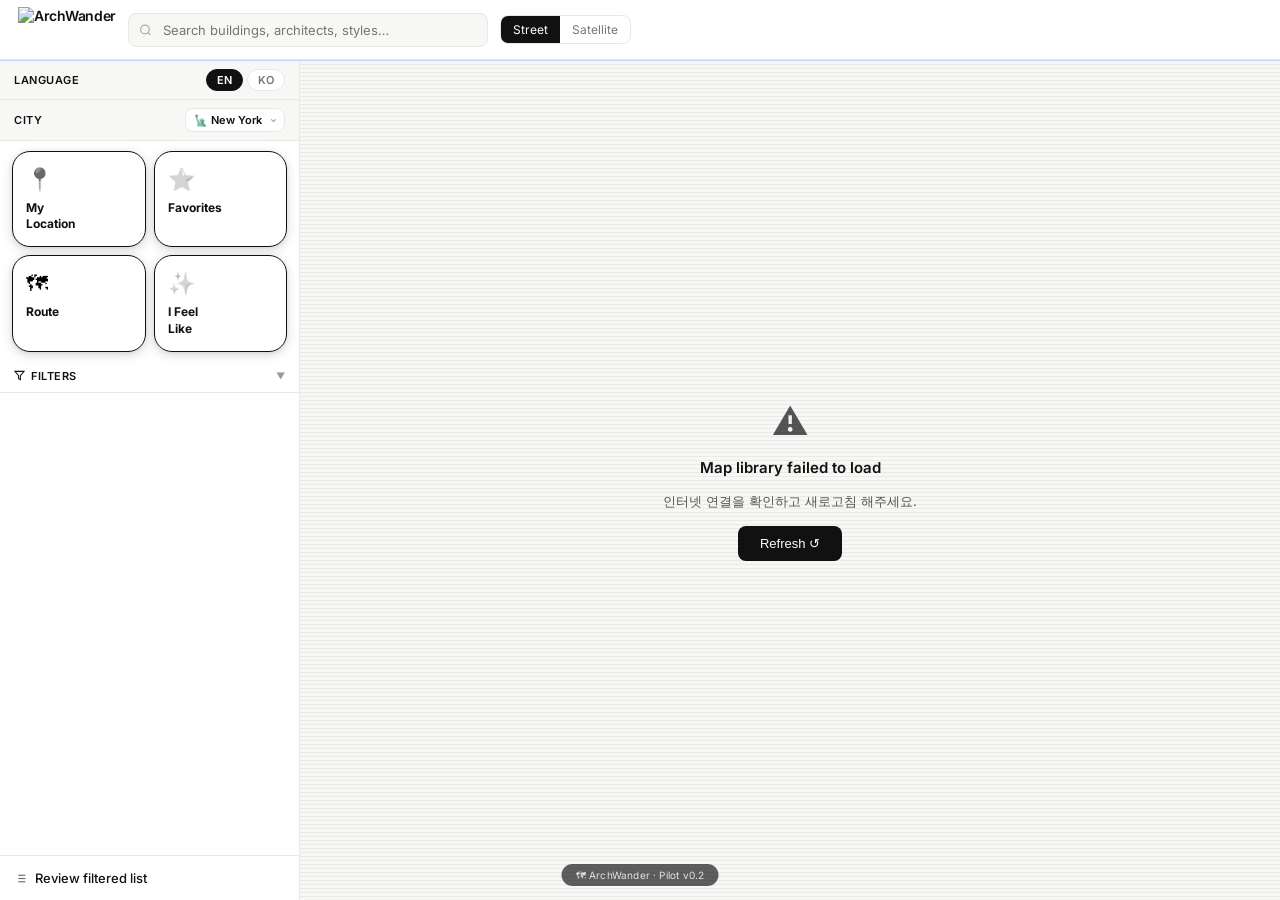
==== index.html @ ac268af9 "fix: mini popup photo — use photoUrl() for correct Wikimedia URL rewrite (v20260421h)" ====
<!DOCTYPE html>
<html lang="en" style="color-scheme:only light">
<head>
  <meta charset="UTF-8">
  <meta name="viewport" content="width=device-width, initial-scale=1.0, user-scalable=no, viewport-fit=cover">
  <title>ArchWander</title>
  <link rel="icon" type="image/png" href="img/Logo_favicon.png">
  <!-- PWA manifest — enables "Add to Home Screen" for background audio on iOS/Android -->
  <link rel="manifest" href="manifest.json">
  <meta name="mobile-web-app-capable" content="yes">
  <meta name="apple-mobile-web-app-capable" content="yes">
  <meta name="apple-mobile-web-app-status-bar-style" content="black-translucent">
  <meta name="apple-mobile-web-app-title" content="ArchWander">
  <link rel="apple-touch-icon" href="img/logo_large.png">
  <meta name="theme-color" content="#111111">
  <meta name="color-scheme" content="only light">
  <!-- ── Inline light-mode lock — runs before ANY external CSS loads ── -->
  <!-- CSS custom properties don't support !important; this inline style   -->
  <!-- has inline-style specificity and fires before external sheets load, -->
  <!-- blocking Chrome/Safari forced-dark at the earliest possible point.  -->
  <style>
    /* Inline: runs before external CSS — Chrome/Safari forced dark opt-out.
       color-scheme:only light tells the browser this page is light-only.
       DO NOT set color:#111 globally here — dark landing screens have white
       text that would become invisible against their dark backgrounds.      */
    :root, html { color-scheme: only light !important; }
  </style>
  <!-- JS backup: sets color-scheme on <html> inline before DOMContentLoaded -->
  <script>
    (function(){
      try {
        var h = document.documentElement;
        // Declare light-only at the inline-style level (highest specificity)
        h.style.setProperty('color-scheme', 'only light');
        // Only block filter-based inversions — do NOT force text color globally
        // because dark-background screens (landing, IFL) need white text.
        if (window.matchMedia && window.matchMedia('(prefers-color-scheme:dark)').matches) {
          h.style.setProperty('filter', 'none');
          h.style.setProperty('-webkit-filter', 'none');
        }
      } catch(e) {}
    })();
  </script>
  <link rel="preconnect" href="https://fonts.googleapis.com">
  <link rel="preconnect" href="https://fonts.gstatic.com" crossorigin>
  <link href="https://fonts.googleapis.com/css2?family=Inter:wght@300;400;500;600;700&family=Press+Start+2P&display=swap" rel="stylesheet">
  <link rel="stylesheet" href="https://cdn.jsdelivr.net/npm/leaflet@1.9.4/dist/leaflet.css"/>
  <link rel="stylesheet" href="https://cdn.jsdelivr.net/npm/leaflet.markercluster@1.5.3/dist/MarkerCluster.css"/>
  <script src="https://cdn.jsdelivr.net/npm/@supabase/supabase-js@2/dist/umd/supabase.min.js"></script>
  <script src="https://cdn.jsdelivr.net/npm/leaflet@1.9.4/dist/leaflet.js"></script>
  <script src="https://cdn.jsdelivr.net/npm/leaflet.markercluster@1.5.3/dist/leaflet.markercluster.js"></script>
  <link rel="stylesheet" href="css/styles.css?v=20260421h">
</head>
<body>

<!-- ── SPLASH SCREEN (mobile first visit) ──────────────── -->
<div id="landing-splash" style="display:none">
  <img src="img/logo_large.png" alt="ArchWander" class="splash-logo-img">
  <div class="splash-wordmark">ArchWander</div>
  <div class="splash-tagline">city as a gallery</div>
</div>

<!-- ── LANDING SCREEN (4-button mode picker) ───────────── -->
<div id="landing-screen" style="display:none">
  <div class="landing-hdr">
    <div class="landing-hdr-logo">
      <img src="img/Logo_small.png" alt="ArchWander" style="height:26px">
    </div>
    <div class="landing-hdr-city" id="landing-hdr-city"></div>
  </div>
  <div class="landing-grid">
    <button class="landing-btn landing-btn-city" onclick="landingGoCity()">
      <span class="landing-btn-icon">📍</span>
      <span class="landing-btn-title">City &amp; My<br>Location</span>
      <span class="landing-btn-sub">도시 · 내 위치 설정</span>
    </button>
    <button class="landing-btn landing-btn-ifl" onclick="landingGoIfl()">
      <span class="landing-btn-icon">✨</span>
      <span class="landing-btn-title">I Feel<br>Like…</span>
      <span class="landing-btn-sub">테마로 탐색</span>
    </button>
    <button class="landing-btn landing-btn-rec" onclick="landingGoRec()">
      <span class="landing-coming-soon">Coming soon</span>
      <span class="landing-btn-icon">🗺</span>
      <span class="landing-btn-title">Archwander<br>Picks</span>
      <span class="landing-btn-sub">큐레이션 코스</span>
    </button>
    <button class="landing-btn landing-btn-my" onclick="landingGoMyPage()">
      <span class="landing-btn-icon">⚙️</span>
      <span class="landing-btn-title">My Page</span>
      <span class="landing-btn-sub">즐겨찾기 · 고급 설정</span>
    </button>
  </div>
</div>

<!-- ── IFL THEME SELECT SCREEN ──────────────────────────── -->
<div id="ifl-select-screen" style="display:none">
  <div class="ifl-sel-hdr">
    <button class="ifl-sel-back" onclick="iflSelBack()">
      <svg width="16" height="16" viewBox="0 0 24 24" fill="none" stroke="currentColor" stroke-width="2.5"><path d="M19 12H5M12 19l-7-7 7-7"/></svg>
    </button>
    <span class="ifl-sel-title">I Feel Like…</span>
  </div>
  <div class="ifl-sel-subtitle">어떤 건축을 탐험하고 싶나요?</div>
  <div class="ifl-sel-body" id="ifl-sel-body"></div>
  <div class="ifl-sel-footer">
    <button class="ifl-sel-go" id="ifl-sel-go" onclick="iflSelConfirm()">View all →</button>
  </div>
</div>

<!-- ── CITY & LOCATION POPUP (bottom sheet) ─────────────── -->
<div id="city-loc-popup" style="display:none">
  <div class="clp-inner">
    <div class="clp-top-bar"><span class="clp-handle"></span></div>
    <button class="clp-close-btn" onclick="_closeCityLocPopup()">✕</button>

    <div class="clp-sect-label">Select City</div>
    <div class="clp-city-grid" id="clp-city-grid"></div>

    <div class="clp-sect-label">My Location</div>
    <div class="clp-loc-row">
      <button class="clp-loc-btn" id="clp-gps-btn" onclick="_clpUseGPS()">
        <span class="clp-loc-icon">📡</span>
        <span class="clp-loc-text">GPS 자동 감지</span>
        <span class="clp-loc-sub">Auto locate</span>
      </button>
      <button class="clp-loc-btn" id="clp-pin-btn" onclick="_clpDropPin()">
        <span class="clp-loc-icon">📌</span>
        <span class="clp-loc-text">직접 핀 설정</span>
        <span class="clp-loc-sub">Place on map</span>
      </button>
    </div>

    <button class="clp-go" id="clp-go-btn" onclick="_clpConfirm()">탐색 시작 →</button>
  </div>
</div>

<!-- ── ADMIN PANEL ─────────────────────────────────────── -->
<div class="admin-panel" id="admin-panel">
  <div class="admin-hdr">
    <div class="admin-hdr-title">🏛 Location Admin</div>
    <div class="admin-hdr-actions">
      <span class="admin-hdr-count" id="admin-count"></span>
      <button class="adm-hbtn adm-hbtn-add" onclick="openAddForm()">+ Add Location</button>
      <button class="adm-hbtn adm-hbtn-export" onclick="exportDataJS()">⬇ Export data.js</button>
      <button class="adm-hbtn" onclick="closeAdmin()">✕ Close</button>
    </div>
  </div>
  <div class="admin-body">
    <!-- Filter bar -->
    <div class="adm-filter-bar" id="adm-filter-bar">
      <input type="search" id="adm-q" placeholder="Search name / architect…"
             oninput="admSetFilter('query', this.value)">
      <div class="adm-filter-sep"></div>
      <span class="adm-filter-label">City</span>
      <select class="adm-filter-select" id="adm-f-city" onchange="admSetFilter('city', this.value)">
        <option value="All">All Cities</option>
      </select>
      <span class="adm-filter-label">Category</span>
      <select class="adm-filter-select" id="adm-f-cat" onchange="admSetFilter('cat', this.value)">
        <option value="All">All Categories</option>
        <option>Skyscrapers</option>
        <option>Historic</option>
        <option>Infrastructure</option>
        <option>Cultural</option>
        <option>Parks</option>
        <option>Religious</option>
        <option>Academic / Institution</option>
        <option>Residential</option>
        <option>Landmarks</option>
        <option>Public</option>
        <option>Retail</option>
      </select>
      <span class="adm-filter-label">Access</span>
      <select class="adm-filter-select" id="adm-f-access" onchange="admSetFilter('access', this.value)">
        <option value="All">All Access</option>
        <option>Open to Public</option>
        <option>Paid Ticket</option>
        <option>Private</option>
      </select>
      <div class="adm-filter-sep"></div>
      <button class="adm-filter-reset" id="adm-filter-reset-btn" onclick="admResetFilters()" style="display:none">✕ Reset</button>
    </div>
    <table class="admin-table">
      <thead>
        <tr>
          <th style="width:36px">#</th>
          <th class="sortable" onclick="admSetSort('name')">Name <span class="adm-sort-icon" id="adm-si-name">↕</span></th>
          <th>Architect</th>
          <th class="sortable" style="width:60px" onclick="admSetSort('yr')">Year <span class="adm-sort-icon" id="adm-si-yr">↕</span></th>
          <th>Category</th>
          <th>Access</th>
          <th class="sortable" onclick="admSetSort('city')">City <span class="adm-sort-icon" id="adm-si-city">↕</span></th>
          <th style="width:110px">Actions</th>
        </tr>
      </thead>
      <tbody id="admin-tbody"></tbody>
    </table>
  </div>
</div>

<!-- Admin add/edit modal -->
<div class="adm-modal-bg" id="adm-modal">
  <div class="adm-modal">
    <div class="adm-modal-hdr">
      <span id="adm-form-title">Add Location</span>
      <button onclick="closeAdmModal()">×</button>
    </div>
    <div class="adm-form-body" id="adm-form">

      <div class="af-section">Basic Info</div>
      <div class="af-grid">
        <div class="af-field af-wide"><label>Name *</label><input id="af-name" type="text" placeholder="e.g. Empire State Building"></div>
        <div class="af-field"><label>Architect *</label><input id="af-arch" type="text" placeholder="e.g. Shreve, Lamb & Harmon"></div>
        <div class="af-field"><label>Year Completed</label><input id="af-yr" type="number" placeholder="e.g. 1931"></div>
        <div class="af-field">
          <label>Category</label>
          <select id="af-cat">
            <option>Skyscrapers</option>
            <option>Historic</option>
            <option>Infrastructure</option>
            <option>Cultural</option>
            <option>Parks</option>
            <option>Religious</option>
            <option>Academic / Institution</option>
            <option>Residential</option>
            <option>Landmarks</option>
            <option>Public</option>
            <option>Retail</option>
          </select>
        </div>
        <div class="af-field">
          <label>Access</label>
          <select id="af-access">
            <option>Open to Public</option><option>Paid Ticket</option><option>Private</option>
          </select>
        </div>
        <div class="af-field">
          <label>City</label>
          <select id="af-city">
            <option value="new-york">🗽 New York</option>
            <option value="seoul">🏙️ Seoul</option>
            <option value="london">🎡 London</option>
            <option value="tokyo">🗼 Tokyo</option>
          </select>
        </div>
        <div class="af-field"><label>Architectural Style</label><input id="af-style" type="text" placeholder="e.g. Art Deco"></div>
        <div class="af-field"><label>Style Group (for filter)</label><input id="af-styleGroup" type="text" placeholder="e.g. Art Deco"></div>
        <div class="af-field">
          <label>Era</label>
          <select id="af-era">
            <option>Pre-1900</option><option>Pre-1930</option>
            <option>1930–1969</option><option>1970–1999</option><option>2000–Present</option>
          </select>
        </div>
      </div>

      <div class="af-section">Location</div>
      <div class="af-grid">
        <div class="af-field"><label>Latitude *</label><input id="af-lat" type="number" step="0.00001" placeholder="e.g. 40.74844"></div>
        <div class="af-field"><label>Longitude *</label><input id="af-lng" type="number" step="0.00001" placeholder="e.g. -73.98566"></div>
        <div class="af-field af-wide"><label>Street Address</label><input id="af-addr" type="text" placeholder="e.g. 350 5th Ave, New York, NY 10118"></div>
        <div class="af-field af-wide"><label>Neighborhood</label><input id="af-hood" type="text" placeholder="e.g. Midtown Manhattan"></div>
      </div>

      <div class="af-section">Description</div>
      <div class="af-grid">
        <div class="af-field af-wide"><label>Description</label><textarea id="af-desc" rows="4" placeholder="Describe the architectural significance…"></textarea></div>
      </div>

      <div class="af-section">Visit Info</div>
      <div class="af-grid">
        <div class="af-field af-wide"><label>Opening Hours</label><input id="af-hours" type="text" placeholder="e.g. Daily 10:00 AM – 8:00 PM"></div>
        <div class="af-field af-wide"><label>Admission</label><input id="af-admission" type="text" placeholder="e.g. Adults: $30 · Under 12: Free"></div>
        <div class="af-field af-wide"><label>Official Website</label><input id="af-web" type="url" placeholder="https://"></div>
        <div class="af-check-row af-wide">
          <input id="af-tourOk" type="checkbox">
          <label for="af-tourOk">Guided tours available</label>
        </div>
        <div class="af-field af-wide"><label>Tour Info</label><input id="af-tourInfo" type="text" placeholder="Tour details…"></div>
      </div>

      <div class="af-section">Links & Tags</div>
      <div class="af-grid">
        <div class="af-field"><label>Google Maps URL</label><input id="af-gmaps" type="url" placeholder="https://maps.google.com/?q=…"></div>
        <div class="af-field"><label>Wikipedia URL</label><input id="af-wiki" type="url" placeholder="https://en.wikipedia.org/…"></div>
        <div class="af-field"><label>ArchDaily URL</label><input id="af-archdaily" type="url" placeholder="https://www.archdaily.com/…"></div>
        <div class="af-field"><label>Tags (comma-separated)</label><input id="af-tags" type="text" placeholder="Art Deco, Free Entry, Midtown"></div>
        <div class="af-field af-wide"><label>Photo URLs (one per line)</label><textarea id="af-photos" rows="3" placeholder="https://upload.wikimedia.org/…"></textarea></div>
      </div>

    </div>
    <div class="adm-modal-footer">
      <button class="adm-reset-btn" id="adm-reset-storage" onclick="confirmResetStorage()" style="display:none">↺ Reset All to Defaults</button>
      <button class="adm-cancel" onclick="closeAdmModal()">Cancel</button>
      <button class="adm-save" onclick="saveAdmForm()">Save Location</button>
    </div>
  </div>
</div>

<header>
  <!-- Desktop: single row via display:contents -->
  <!-- Mobile: CSS Grid 2-row layout, logo spans both rows -->
  <div class="logo" id="header-logo" onclick="location.reload()" style="cursor:pointer" title="Refresh">
    <img src="img/Logo_small.png" alt="ArchWander" class="logo-img">
  </div>
  <div class="header-row1">
    <button id="menu-btn" onclick="toggleMobileActions()">&#9776;</button>
    <!-- ✦ button: opens landing screen with 4-button menu (mobile only) -->
    <button id="header-star-btn" onclick="goHome()" title="Menu">✦</button>
    <div class="search-wrap">
      <svg class="search-icon" width="13" height="13" viewBox="0 0 24 24" fill="none" stroke="#aaa" stroke-width="2.2">
        <circle cx="11" cy="11" r="8"/><path d="m21 21-4.35-4.35"/>
      </svg>
      <input type="text" id="search" placeholder="Search buildings, architects, styles…">
    </div>
    <div class="map-toggle">
      <button class="active" id="btn-street" onclick="setMapType('street')">Street</button>
      <button id="btn-sat" onclick="setMapType('satellite')">Satellite</button>
    </div>
  </div>
  <div class="header-row2">
    <button id="near-me-btn" onclick="toggleNearMe()" title="Find architecture near a location">
      <svg width="15" height="15" viewBox="0 0 24 24" fill="none" stroke="currentColor" stroke-width="2.2" style="flex-shrink:0"><circle cx="12" cy="12" r="8"/><circle cx="12" cy="12" r="3"/><path d="M12 2v4M12 18v4M2 12h4M18 12h4"/></svg>
      <span class="near-text">My Location</span>
    </button>
    <button id="fav-btn" onclick="toggleFavFilter()" title="Show favorites & visited">
      <span style="font-size:14px;line-height:1;flex-shrink:0">&#9734;</span>
      <span class="fav-text">Favorites</span>
    </button>
    <button id="route-btn" onclick="openRoutePanel()" title="Plan a walking route">
      <svg width="15" height="15" viewBox="0 0 24 24" fill="none" stroke="currentColor" stroke-width="2.2" style="flex-shrink:0"><path d="M3 17l6-6 4 4 8-8"/><path d="M17 7h4v4"/></svg>
      <span class="route-text">Route</span>
    </button>
    <select id="city-select-mobile" onchange="selectCity(this.value)">
      <option value="nyc">🗽 New York</option>
      <option value="sel">🏙️ Seoul</option>
      <option value="lon">🎡 London</option>
      <option value="tky">🗼 Tokyo</option>
    </select>
    <div id="lang-overlay" class="lang-overlay" onclick="closeLangMenu()"></div>
    <div class="lang-dropdown" id="lang-dropdown">
      <button id="lang-btn" onclick="toggleLangMenu()" title="Language / 언어">
        <svg width="13" height="13" viewBox="0 0 24 24" fill="none" stroke="currentColor" stroke-width="2.2" style="flex-shrink:0"><circle cx="12" cy="12" r="10"/><path d="M2 12h20M12 2a15.3 15.3 0 0 1 4 10 15.3 15.3 0 0 1-4 10 15.3 15.3 0 0 1-4-10 15.3 15.3 0 0 1 4-10z"/></svg>
        <span id="lang-current">EN</span>
        <svg width="9" height="9" viewBox="0 0 24 24" fill="none" stroke="currentColor" stroke-width="2.8" style="flex-shrink:0;opacity:0.5"><path d="m6 9 6 6 6-6"/></svg>
      </button>
      <div id="lang-menu" class="lang-menu">
        <button class="lang-opt" onclick="setLang('en')">
          <span class="lo-check" id="check-en">✓</span> English
        </button>
        <button class="lang-opt" onclick="setLang('ko')">
          <span class="lo-check" id="check-ko"></span> 한국어
        </button>
      </div>
    </div>
    <button id="refresh-btn" onclick="hardRefresh()" title="Clear cache & reload" style="background:none;border:1px solid rgba(255,255,255,0.2);color:#fff;border-radius:6px;padding:3px 6px;cursor:pointer;font-size:11px;opacity:0.5;margin-left:2px;flex-shrink:0;line-height:1" onmouseover="this.style.opacity='1'" onmouseout="this.style.opacity='0.5'">↻</button>
  </div>
</header>


<!-- Near Me bar — slides in below header when Find Near Me is active -->
<div id="walk-bar">
  <!-- Location picker -->
  <button class="walk-loc-btn" id="walk-gps-btn" onclick="locateUserGPS()" title="Use device GPS">
    <svg width="12" height="12" viewBox="0 0 24 24" fill="none" stroke="currentColor" stroke-width="2.3" style="flex-shrink:0"><circle cx="12" cy="12" r="3"/><path d="M12 2v3M12 19v3M2 12h3M19 12h3"/></svg>
    Use GPS
  </button>
  <button class="walk-loc-btn" id="walk-pin-btn" onclick="startPinDrop()" title="Click map to drop a pin">
    <svg width="12" height="12" viewBox="0 0 24 24" fill="none" stroke="currentColor" stroke-width="2.3" style="flex-shrink:0"><path d="M21 10c0 7-9 13-9 13s-9-6-9-13a9 9 0 0 1 18 0z"/><circle cx="12" cy="10" r="3"/></svg>
    Drop Pin
  </button>
  <button class="walk-loc-btn walk-route-btn" id="walk-route-btn" onclick="openRoutePanel()" title="Plan route within walk radius" style="display:none">
    <svg width="12" height="12" viewBox="0 0 24 24" fill="none" stroke="currentColor" stroke-width="2.3" style="flex-shrink:0"><path d="M3 17l6-6 4 4 8-8"/><path d="M17 7h4v4"/></svg>
    Route
  </button>
  <!-- Close -->
  <button id="walk-close-btn" onclick="_fullDeactivate()" title="Close Near Me">✕ Close</button>
</div>

<!-- Floating walk-radius card — appears after GPS/pin location is set -->
<div id="walk-radius-float">
  <span class="wrf-icon">🚶</span>
  <span id="walk-label">15 min</span>
  <input type="range" id="walk-slider" min="1" max="60" step="1" value="15">
  <span class="wrf-desc">walking radius</span>
  <button class="wrf-close" onclick="_closeWalkFloat()" title="Close">✕</button>
</div>

<!-- Fav Export/Import bar -->
<div id="fav-io-bar">
  <span class="fav-io-label" id="fav-io-label">Favorites Data</span>
  <button class="fav-io-btn" onclick="favExportJSON()">
    <svg width="12" height="12" viewBox="0 0 24 24" fill="none" stroke="currentColor" stroke-width="2.3"><path d="M21 15v4a2 2 0 0 1-2 2H5a2 2 0 0 1-2-2v-4"/><polyline points="7 10 12 15 17 10"/><line x1="12" y1="15" x2="12" y2="3"/></svg>
    <span id="fav-io-export-label">Export</span>
  </button>
  <button class="fav-io-btn" onclick="favImportJSON()">
    <svg width="12" height="12" viewBox="0 0 24 24" fill="none" stroke="currentColor" stroke-width="2.3"><path d="M21 15v4a2 2 0 0 1-2 2H5a2 2 0 0 1-2-2v-4"/><polyline points="17 8 12 3 7 8"/><line x1="12" y1="3" x2="12" y2="15"/></svg>
    <span id="fav-io-import-label">Import</span>
  </button>
  <button class="fav-io-close" onclick="closeFavIOBar()" title="Close">✕</button>
</div>

<!-- Import mode selector modal -->
<div class="fav-import-overlay" id="fav-import-overlay" onclick="if(event.target===this)closeFavImportModal()">
  <div class="fav-import-box">
    <div class="fav-import-title" id="fav-import-title">Import Favorites</div>
    <div class="fav-import-desc" id="fav-import-desc">Choose how to merge the imported data with your current favorites and visited locations.</div>
    <div class="fav-import-btns">
      <button class="fav-import-opt" onclick="favDoImport('overwrite')" id="fav-import-overwrite">Overwrite</button>
      <button class="fav-import-opt" onclick="favDoImport('append')" id="fav-import-append">Append</button>
    </div>
    <button class="fav-import-cancel" onclick="closeFavImportModal()" id="fav-import-cancel">Cancel</button>
  </div>
</div>

<!-- Hidden file input for JSON import -->
<input type="file" id="fav-import-file" accept=".json" style="display:none" onchange="_handleFavFileSelected(event)">

<!-- ── MY LOCATION POPUP (center modal, GPS or Pin) ────────── -->
<div id="my-loc-popup" style="display:none">
  <div class="mlp-box">
    <div class="mlp-title">내 위치 설정</div>
    <div class="mlp-subtitle">Select location method</div>
    <button class="mlp-btn" id="mlp-gps-btn" onclick="_mlpUseGPS()">
      <span class="mlp-btn-icon">📡</span>
      <span class="mlp-btn-text">GPS 자동 감지<span class="mlp-btn-sub">Auto locate</span></span>
    </button>
    <button class="mlp-btn" id="mlp-pin-btn" onclick="_mlpDropPin()">
      <span class="mlp-btn-icon">📌</span>
      <span class="mlp-btn-text">직접 핀 설정<span class="mlp-btn-sub">Tap map to place</span></span>
    </button>
    <button class="mlp-cancel" onclick="_closeMyLocPopup()">닫기</button>
  </div>
</div>

<div class="app">
  <aside class="sidebar" id="sidebar">

    <!-- Language toggle row (mobile) -->
    <div class="sb-lang-row" id="sb-lang-row">
      <span class="sb-lang-label">Language</span>
      <div class="sb-lang-btns">
        <button id="sblang-en" class="sb-lang-opt active" onclick="setLang('en')">EN</button>
        <button id="sblang-ko" class="sb-lang-opt" onclick="setLang('ko')">KO</button>
      </div>
    </div>

    <!-- City selector row (mobile) -->
    <div class="sb-city-row" id="sb-city-row">
      <span class="sb-city-label">City</span>
      <select id="sb-city-select" onchange="selectCity(this.value)">
        <option value="nyc">🗽 New York</option>
        <option value="sel">🏙 Seoul</option>
        <option value="lon">🎡 London</option>
        <option value="tky">🗼 Tokyo</option>
      </select>
    </div>

    <!-- Action buttons — My Location / Favorites / Route / I Feel Like / Saved Routes -->
    <div class="sb-actions" id="sb-actions">
      <button class="sba-btn" id="sba-loc" onclick="_sbaMyLocation()">
        <span class="sba-icon">📍</span>
        <span class="sba-label" id="sba-loc-label">My<br>Location</span>
      </button>
      <button class="sba-btn" id="sba-fav" onclick="_sbaFavorites()">
        <span class="sba-icon">⭐</span>
        <span class="sba-label" id="sba-fav-label">Favorites</span>
      </button>
      <button class="sba-btn" id="sba-route" onclick="_sbaRoute()">
        <span class="sba-icon">🗺</span>
        <span class="sba-label" id="sba-route-label">Route</span>
      </button>
      <button class="sba-btn" id="sba-ifl" onclick="_sbaIfl()">
        <span class="sba-icon">✨</span>
        <span class="sba-label" id="sba-ifl-label">I Feel<br>Like</span>
      </button>
    </div>

    <!-- My Journey — shown when visited/saved items exist (above filters) -->
    <div id="passport-stats" style="display:none"></div>

    <!-- Filter toggle button -->
    <button class="sb-filter-toggle" id="sb-filter-toggle" onclick="toggleSbFilters()">
      <svg width="11" height="11" viewBox="0 0 24 24" fill="none" stroke="currentColor" stroke-width="2.3"><polygon points="22 3 2 3 10 12.46 10 19 14 21 14 12.46 22 3"/></svg>
      Filters
      <span class="sb-ft-dot" id="sb-ft-dot"></span>
      <span class="sb-filter-arr" id="sb-filter-arr">▼</span>
    </button>

    <!-- Filters section (hidden by default) -->
    <div class="sb-filters" id="sb-filters" style="display:none">

      <!-- Top bar -->
      <div class="sb-top">
        <span class="sb-top-label">Filters</span>
        <button class="sb-clear" id="sb-clear" onclick="clearAllFilters()">✕ Clear all</button>
      </div>

      <!-- Category -->
      <div class="fsec" id="fsec-cat">
        <button class="fsec-hdr" onclick="toggleFsec('cat')">
          <span>Category</span>
          <span class="fsec-dot" id="dot-cat"></span>
          <span class="fsec-reset" id="reset-cat" onclick="event.stopPropagation();setFilter('cat','All')" title="Clear">✕ Clear</span>
          <span class="fsec-arr">▼</span>
        </button>
        <div class="fsec-body" id="body-cat"></div>
      </div>

      <!-- Neighborhood -->
      <div class="fsec" id="fsec-hood">
        <button class="fsec-hdr" onclick="toggleFsec('hood')">
          <span>Neighborhood</span>
          <span class="fsec-dot" id="dot-hood"></span>
          <span class="fsec-reset" id="reset-hood" onclick="event.stopPropagation();setFilter('hood','All')" title="Clear">✕ Clear</span>
          <span class="fsec-arr">▼</span>
        </button>
        <div class="fsec-body hood-list" id="body-hood"></div>
      </div>

      <!-- Access -->
      <div class="fsec" id="fsec-access">
        <button class="fsec-hdr" onclick="toggleFsec('access')">
          <span>Access</span>
          <span class="fsec-dot" id="dot-access"></span>
          <span class="fsec-reset" id="reset-access" onclick="event.stopPropagation();setFilter('access','All')" title="Clear">✕ Clear</span>
          <span class="fsec-arr">▼</span>
        </button>
        <div class="fsec-body" id="body-access"></div>
      </div>

      <!-- Built Era -->
      <div class="fsec" id="fsec-era">
        <button class="fsec-hdr" onclick="toggleFsec('era')">
          <span>Built Era</span>
          <span class="fsec-dot" id="dot-era"></span>
          <span class="fsec-reset" id="reset-era" onclick="event.stopPropagation();setFilter('era','All')" title="Clear">✕ Clear</span>
          <span class="fsec-arr">▼</span>
        </button>
        <div class="fsec-body" id="body-era"></div>
      </div>

      <!-- Style -->
      <div class="fsec" id="fsec-style">
        <button class="fsec-hdr" onclick="toggleFsec('style')">
          <span>Style</span>
          <span class="fsec-dot" id="dot-style"></span>
          <span class="fsec-reset" id="reset-style" onclick="event.stopPropagation();setFilter('style','All')" title="Clear">✕ Clear</span>
          <span class="fsec-arr">▼</span>
        </button>
        <div class="fsec-body" id="body-style"></div>
      </div>

      <!-- Favorites -->
      <div class="fsec" id="fsec-fav">
        <button class="fsec-hdr" onclick="toggleFsec('fav')">
          <span>Favorites</span>
          <span class="fsec-dot" id="dot-fav"></span>
          <span class="fsec-reset" id="reset-fav" onclick="event.stopPropagation();setFilter('fav','All')" title="Clear">✕ Clear</span>
          <span class="fsec-arr">▼</span>
        </button>
        <div class="fsec-body chip-wrap" id="body-fav"></div>
      </div>

    </div><!-- /sb-filters -->

    <!-- Review Filtered List button -->
    <button class="sb-review-btn" onclick="_openListOverlay()">
      <svg width="13" height="13" viewBox="0 0 24 24" fill="none" stroke="currentColor" stroke-width="2.2" style="flex-shrink:0"><line x1="8" y1="6" x2="21" y2="6"/><line x1="8" y1="12" x2="21" y2="12"/><line x1="8" y1="18" x2="21" y2="18"/><line x1="3" y1="6" x2="3.01" y2="6"/><line x1="3" y1="12" x2="3.01" y2="12"/><line x1="3" y1="18" x2="3.01" y2="18"/></svg>
      Review filtered list
    </button>

    <!-- Right-edge horizontal resize handle -->
    <div class="sb-resize" id="sb-resize"></div>

  </aside>
<div id="sidebar-backdrop" onclick="closeSidebar()"></div>

<!-- ── LIST OVERLAY (filtered locations, opened via "Review filtered list") -->
<div id="list-overlay" style="display:none">
  <div class="list-overlay-box">
    <div class="list-overlay-hdr">
      <span id="list-meta">Loading…</span>
      <select id="sort-sel" onchange="setSort(this.value)">
        <option value="default">Default order</option>
        <option value="year-asc">Oldest first</option>
        <option value="year-desc">Newest first</option>
        <option value="name">Name A–Z</option>
        <option value="clicks">Most Visited</option>
        <option value="searches">Most Searched</option>
        <option value="reviews">Most Reviewed</option>
      </select>
      <button class="list-overlay-close" onclick="_closeListOverlay()">✕</button>
    </div>
    <div class="loc-list" id="loc-list"></div>
  </div>
</div>
<!-- Report Issue Modal -->
<div class="report-modal-overlay" id="report-modal-overlay" onclick="handleReportOverlayClick(event)">
  <div class="report-modal-box" onclick="event.stopPropagation()">
    <div class="report-modal-header">
      <span class="report-modal-title">🚩 Report an Issue</span>
      <button class="report-modal-close" onclick="closeReportModal()">×</button>
    </div>
    <div class="report-modal-body" id="report-modal-body">
      <div class="report-loc-label">Location</div>
      <div class="report-loc-name" id="report-loc-display">—</div>
      <div class="report-field-label">Issue type *</div>
      <select id="report-type" class="report-select">
        <option value="">Select issue type…</option>
        <option value="wrong_info">Wrong information in description</option>
        <option value="wrong_coords">Wrong map location / coordinates</option>
        <option value="wrong_hours">Wrong hours or admission info</option>
        <option value="missing_info">Missing important information</option>
        <option value="photo_issue">Photo issue</option>
        <option value="closed">Place is permanently closed</option>
        <option value="other">Other</option>
      </select>
      <div class="report-field-label">Details</div>
      <textarea id="report-desc" class="report-textarea" placeholder="Describe the issue in detail…"></textarea>
      <button class="report-submit" onclick="submitReport()">Submit Report</button>
    </div>
  </div>
</div>

<!-- Floating "Set Route" FAB — mobile only, shown when Near Me + origin set -->
<button id="set-route-fab" onclick="_setRouteFabTap()" style="display:none">
  <span class="srf-icon">🗺</span>
  <span class="srf-label">Set Route</span>
</button>

<!-- Radius control button — appears below Set Route FAB after walk-float is dismissed -->
<button id="walk-radius-ctrl-btn" onclick="_reopenWalkFloat()" style="display:none" title="Adjust walking radius">
  <span class="wrc-icon">🚶</span>
  <span class="wrc-label">Radius</span>
</button>

<div id="panel-backdrop" onclick="closePanel()"></div>

  <div id="map"></div>

  <div class="panel" id="panel">
    <div id="panel-drag-handle"></div>
    <div class="panel-resize" id="panel-resize" title="Drag to resize panel"></div>
    <button class="panel-close" onclick="closePanel()">&#215;</button>
    <div class="gallery" id="gallery">
      <button class="g-btn g-prev" onclick="prevPhoto()">&#8249;</button>
      <button class="g-btn g-next" onclick="nextPhoto()">&#8250;</button>
      <div class="g-dots" id="g-dots"></div>
      <div class="g-label" id="g-label"></div>
      <div id="g-attrib" style="display:none;position:absolute;bottom:4px;left:8px;background:rgba(0,0,0,0.45);color:#fff;font-size:9px;padding:2px 6px;border-radius:3px;pointer-events:none;max-width:75%;overflow:hidden;text-overflow:ellipsis;white-space:nowrap;line-height:1.5;z-index:10"></div>
    </div>
    <div class="panel-scroll">
      <div class="panel-head" id="panel-head"></div>
      <!-- Translation loading bar — shown only during API translation (hidden on cache hit) -->
      <div id="trans-bar">
        <div class="trans-dots"><span></span><span></span><span></span></div>
        <span class="trans-msg">한국어로 번역 중...</span>
      </div>
      <div class="tabs">
        <div class="tab active" data-tab="overview" onclick="switchTab('overview')">Overview</div>
        <div class="tab" data-tab="visit" onclick="switchTab('visit')">Visit</div>
        <div class="tab" data-tab="here" onclick="switchTab('here')">Directions</div>
        <div class="tab" data-tab="audio" onclick="switchTab('audio')">🎧 Audio</div>
        <div class="tab" data-tab="reviews" onclick="switchTab('reviews')">Reviews</div>
        <button class="tab-report-btn" onclick="openReportModal()" id="tab-report-btn" title="Report incorrect information">🚩 Report</button>
      </div>
      <div class="tab-pane active" id="pane-overview"></div>
      <div class="tab-pane" id="pane-visit"></div>
      <div class="tab-pane" id="pane-here"></div>
      <div class="tab-pane" id="pane-audio"></div>
      <div class="tab-pane" id="pane-reviews"></div>
    </div>
  </div>

  <div class="pilot-badge" id="pilot-badge">🗺 ArchWander · Pilot v0.2</div>
</div>

<!-- PWA install prompt -->
<div id="pwa-prompt" class="pwa-prompt">
  <img src="img/Logo_favicon.png" alt="ArchWander" class="pwa-icon">
  <span id="pwa-desc" class="pwa-desc">Install the app for a better experience</span>
  <button id="pwa-install-btn" class="pwa-install-btn" onclick="pwaInstall()">Install</button>
  <button class="pwa-today-btn" onclick="pwaDismissToday()">Today</button>
  <button class="pwa-close-btn" onclick="pwaDismiss()">✕</button>
</div>

<!-- ── "I FEEL LIKE…" THEME MODAL ────────────────────────── -->
<div id="ifl-overlay" class="ifl-overlay" onclick="closeThemeModal()"></div>
<div id="ifl-modal" class="ifl-modal">
  <div class="ifl-header">
    <span class="ifl-title" id="ifl-title">I feel like exploring…</span>
    <button class="ifl-close" onclick="closeThemeModal()">✕</button>
  </div>
  <div class="ifl-body" id="ifl-body">
    <!-- Theme cards injected by JS -->
  </div>
  <div class="ifl-footer">
    <div class="ifl-footer-row1">
      <button class="ifl-clear-btn" id="ifl-clear-btn" onclick="clearThemes()">✕ Clear</button>
      <button class="ifl-apply-btn" id="ifl-apply-btn" onclick="applyThemes()">Apply filter</button>
    </div>
    <button class="ifl-route-btn" onclick="applyThemes(); closeThemeModal(); openRoutePanel();">
      <svg width="14" height="14" viewBox="0 0 24 24" fill="none" stroke="currentColor" stroke-width="2.3" style="flex-shrink:0"><path d="M3 17l6-6 4 4 8-8"/><path d="M17 7h4v4"/></svg>
      Route
    </button>
  </div>
</div>

<script src="js/config.js?v=20260421h"></script>
<script src="js/i18n.js?v=20260421h"></script>
<script src="js/map.js?v=20260421h"></script>
<script src="js/filters.js?v=20260421h"></script>
<script src="js/core.js?v=20260421h"></script>
<script src="js/audio.js?v=20260421h"></script>
<script src="js/ui.js?v=20260421h"></script>
<script src="js/walk.js?v=20260421h"></script>
<script src="js/city.js?v=20260421h"></script>
<script src="js/route.js?v=20260421h"></script>
<script src="js/landing.js?v=20260421h"></script>
<script src="js/init.js?v=20260421h"></script>
</body>

</html>
---- css/styles.css ----
:root {
      --bg: #F7F7F5;
      --surface: #FFFFFF;
      --border: #E8E8E4;
      --text-primary: #111111;
      --text-secondary: #787878;
      --accent: #111111;
      --sidebar-w: 300px;
      --panel-w: 420px;
      --header-h: 60px;
      --mob-header-h: 52px;
      --safe-top: env(safe-area-inset-top, 0px);
      color-scheme: only light;
    }

    /* ── Force light mode — Chrome / Safari dark-mode override ───────
       Strategy: tell the browser this page is light-only via color-scheme.
       The <html style="color-scheme:only light"> attribute + inline <style>
       + meta tag together cover all browser entry points.

       In the dark media query we only re-declare CSS variables (no !important
       — custom props don't support it) and force backgrounds on light elements.
       We do NOT force `color` globally: dark-background screens (landing,
       IFL selector) have white text that would become invisible.             */
    @media (prefers-color-scheme: dark) {
      :root {
        /* Re-declare with same light values — custom props ignore !important */
        --bg: #F7F7F5;
        --surface: #FFFFFF;
        --border: #E8E8E4;
        --text-primary: #111111;
        --text-secondary: #787878;
        --accent: #111111;
        color-scheme: only light;
      }
      html {
        color-scheme: only light !important;
        filter: none !important;
        -webkit-filter: none !important;
        /* No color:#111 here — would make dark-bg landing screen text invisible */
      }

      /* Light-background structural elements: force both bg AND fg */
      body {
        background-color: #F7F7F5 !important;
        /* color intentionally omitted — dark screens need white text */
      }
      header {
        background-color: #FFFFFF !important;
        color: #111111 !important;
        border-color: #E8E8E4 !important;
      }
      .sidebar {
        background-color: #FFFFFF !important;
        color: #111111 !important;
      }
      .list-wrap, .list-inner, #list-inner {
        background-color: #F7F7F5 !important;
        color: #111111 !important;
      }
      .loc-card {
        background-color: #FFFFFF !important;
        color: #111111 !important;
        border-color: #E8E8E4 !important;
      }
      .loc-name { color: #111111 !important; }
      .loc-meta, .loc-hood { color: #787878 !important; }
      .panel, .detail-panel {
        background-color: #FFFFFF !important;
        color: #111111 !important;
      }
      .panel-header {
        background-color: #FFFFFF !important;
        color: #111111 !important;
        border-color: #E8E8E4 !important;
      }
      .tabs { background-color: #FFFFFF !important; border-color: #E8E8E4 !important; }
      .tab { color: #787878 !important; }
      .tab.active { color: #111111 !important; }
      .detail-section { background-color: #FFFFFF !important; color: #111111 !important; }
      h2.loc-name-h2, h3, .detail-label { color: #111111 !important; }
      .route-panel {
        background-color: #FFFFFF !important;
        color: #111111 !important;
      }
      #search {
        background-color: #F7F7F5 !important;
        color: #111111 !important;
        border-color: #E8E8E4 !important;
      }
      input, textarea, select {
        background-color: #FFFFFF !important;
        color: #111111 !important;
        color-scheme: only light;
      }
      button { color-scheme: only light; }

      /* Dark-background screens — explicitly preserve dark bg + white text */
      #landing-splash,
      #landing-screen,
      #ifl-select-screen {
        filter: none !important;
        /* backgrounds already hardcoded dark — let them stay as designed */
      }
      #landing-screen .landing-btn-title { color: #ffffff !important; }
      #landing-screen .landing-btn-sub   { color: rgba(255,255,255,0.38) !important; }
      #landing-screen .landing-hdr-city  { color: rgba(255,255,255,0.35) !important; }

      /* Logo inversion for dark mode — first-screen logos only (splash + landing header) */
      .splash-logo-img,
      .landing-hdr-logo img {
        filter: invert(1) !important;
      }
    }

    * { margin: 0; padding: 0; box-sizing: border-box; }
    html { color-scheme: only light; }
    body {
      font-family: 'Inter', -apple-system, sans-serif;
      background: var(--bg); color: var(--text-primary);
      height: 100vh; display: flex; flex-direction: column; overflow: hidden;
    }

    /* ── HEADER ─────────────────────────────────────────── */
    header {
      height: var(--header-h);
      background: var(--surface);
      border-bottom: 1px solid var(--border);
      display: flex; align-items: center;
      padding: 0 18px; gap: 12px; z-index: 1000; flex-shrink: 0;
    }
    /* Desktop: rows act as simple flex containers in the header flow */
    .header-row1, .header-row2 {
      display: contents;
    }
    /* Desktop: hide row2 (Near Me / Fav / Route / City / Lang moved to sidebar) */
    @media (min-width: 901px) {
      .header-row2 { display: none !important; }
    }
    .logo {
      font-size: 14px; font-weight: 600; letter-spacing: -0.3px;
      white-space: nowrap; display: flex; align-items: center; gap: 8px;
    }
    .logo-icon {
      width: 28px; height: 28px; background: #111; border-radius: 6px;
      display: flex; align-items: center; justify-content: center; flex-shrink: 0;
    }
    .logo-img {
      height: 45px; width: auto; display: block; flex-shrink: 0;
    }
    .logo-sub { font-weight: 300; color: var(--text-secondary); }
    .search-wrap { flex: 1; max-width: 360px; position: relative; }
    .search-icon { position: absolute; left: 11px; top: 50%; transform: translateY(-50%); pointer-events: none; }
    #search {
      width: 100%; height: 34px;
      border: 1px solid var(--border); border-radius: 8px;
      padding: 0 12px 0 34px; font-size: 13px; font-family: inherit;
      background: var(--bg); outline: none; transition: border-color 0.2s;
    }
    #search:focus { border-color: #999; }
    .map-toggle {
      display: flex; border: 1px solid var(--border); border-radius: 8px;
      overflow: hidden; flex-shrink: 0;
    }
    .map-toggle button {
      padding: 6px 12px; font-size: 12px; font-family: inherit;
      border: none; background: transparent; cursor: pointer;
      color: var(--text-secondary); transition: all 0.15s; white-space: nowrap;
    }
    .map-toggle button.active { background: #111; color: #fff; }
    /* ── PWA Install Prompt ─────────────────────────────── */
    .pwa-prompt {
      display: none;
      position: fixed; top: 75vh; left: 50%; transform: translateX(-50%);
      z-index: 9000;
      background: rgba(0,0,0,0.65);
      backdrop-filter: blur(12px); -webkit-backdrop-filter: blur(12px);
      border: none;
      border-radius: 20px;
      padding: 5px 12px;
      align-items: center; gap: 6px;
      font-family: Inter, -apple-system, sans-serif;
      width: auto;
    }
    .pwa-prompt.visible { display: flex; }
    .pwa-icon { width: 14px; height: 14px; border-radius: 3px; flex-shrink: 0; }
    .pwa-desc { font-size: 11px; color: rgba(255,255,255,0.9); line-height: 1; white-space: nowrap; }
    .pwa-install-btn {
      padding: 3px 10px; border: none; border-radius: 12px;
      background: white; color: #111; font-size: 10px; font-weight: 600;
      cursor: pointer; white-space: nowrap; font-family: inherit;
    }
    .pwa-install-btn:hover { background: #eee; }
    .pwa-today-btn {
      padding: 3px 8px; border: 1px solid rgba(255,255,255,0.3); border-radius: 12px;
      background: none; color: rgba(255,255,255,0.7); font-size: 10px; font-weight: 500;
      cursor: pointer; white-space: nowrap; font-family: inherit;
    }
    .pwa-today-btn:hover { background: rgba(255,255,255,0.15); color: white; }
    .pwa-close-btn {
      background: none; border: none; font-size: 13px;
      color: rgba(255,255,255,0.5); cursor: pointer; padding: 0 2px; line-height: 1;
    }
    .pwa-close-btn:hover { color: white; }

    /* ── Mobile Action Bar (hidden on desktop) ──────────── */
    #mobile-action-bar { display: none; }

    /* ── Near Me button (header) ───────────────────────── */
    #near-me-btn {
      height: 34px; padding: 0 13px;
      border: none; border-radius: 8px;
      font-size: 12px; font-family: inherit;
      background: linear-gradient(135deg, #6366F1, #4F46E5);
      cursor: pointer; display: flex; align-items: center; gap: 6px;
      white-space: nowrap; flex-shrink: 0; transition: all 0.2s;
      color: white; font-weight: 600; box-shadow: 0 1px 3px rgba(79,70,229,0.3);
    }
    #near-me-btn:hover { background: linear-gradient(135deg, #7577F5, #5B54F0); box-shadow: 0 2px 6px rgba(79,70,229,0.4); }
    #near-me-btn.active { background: linear-gradient(135deg, #4338CA, #3730A3); box-shadow: 0 2px 8px rgba(67,56,202,0.5); }
    /* ── Favorites button (header) ───────────────────── */
    #fav-btn {
      height: 34px; padding: 0 13px;
      border: none; border-radius: 8px;
      font-size: 12px; font-family: inherit;
      background: linear-gradient(135deg, #FF7A1A, #FF5F00);
      cursor: pointer; display: flex; align-items: center; gap: 5px;
      white-space: nowrap; flex-shrink: 0; transition: all 0.2s;
      color: white; font-weight: 600; box-shadow: 0 1px 3px rgba(255,95,0,0.3);
    }
    #fav-btn:hover { background: linear-gradient(135deg, #FF8C3A, #FF6B15); box-shadow: 0 2px 6px rgba(255,95,0,0.4); }
    #fav-btn.active { background: linear-gradient(135deg, #E05400, #CC4C00); box-shadow: 0 2px 8px rgba(204,76,0,0.5); }
    /* ── Route Planner button (header) ─────────────────── */
    #route-btn {
      height: 34px; padding: 0 13px;
      border: none; border-radius: 8px;
      font-size: 12px; font-family: inherit;
      background: linear-gradient(135deg, #E052A0, #D946A8);
      cursor: pointer; display: flex; align-items: center; gap: 5px;
      white-space: nowrap; flex-shrink: 0; transition: all 0.2s;
      color: white; font-weight: 600; box-shadow: 0 1px 3px rgba(217,70,168,0.3);
    }
    #route-btn:hover { background: linear-gradient(135deg, #E86AB5, #DF58B2); box-shadow: 0 2px 6px rgba(217,70,168,0.4); }
    #route-btn.active { background: linear-gradient(135deg, #C73D95, #B53588); box-shadow: 0 2px 8px rgba(181,53,136,0.5); }
    /* ── Route button pulse hint after theme apply ── */
    @keyframes pulse-hint {
      0%   { transform: scale(1);    box-shadow: 0 1px 3px rgba(217,70,168,0.3); }
      25%  { transform: scale(1.12); box-shadow: 0 0 12px rgba(217,70,168,0.6); }
      50%  { transform: scale(1);    box-shadow: 0 1px 3px rgba(217,70,168,0.3); }
      75%  { transform: scale(1.12); box-shadow: 0 0 12px rgba(217,70,168,0.6); }
      100% { transform: scale(1);    box-shadow: 0 1px 3px rgba(217,70,168,0.3); }
    }
    .pulse-hint { animation: pulse-hint 2.5s ease 2; }
    /* ── Fav/Visited action buttons inside panel header ── */
    .p-action-row { display: flex; gap: 7px; margin-top: 7px; }
    .p-action-btn {
      height: 30px; padding: 0 11px; border-radius: 6px;
      font-size: 11.5px; font-family: inherit; font-weight: 600;
      cursor: pointer; display: flex; align-items: center; gap: 5px;
      transition: all 0.15s; border: none; background: #f0f0f0; color: #888;
    }
    .p-action-btn:hover { background: #e5e5e5; }
    .p-action-btn .act-icon { font-size: 15px; line-height: 1; }
    .p-action-btn.fav-active { background: #FF5F00; color: #fff; }
    .p-action-btn.fav-active:hover { background: #CC4C00; }
    .p-action-btn.vis-active { background: #10b981; color: #fff; }
    .p-action-btn.vis-active:hover { background: #059669; }
    @keyframes pulse-border { 0%,100%{opacity:1} 50%{opacity:0.5} }
    /* ── Fav Export/Import bar (below header, desktop only) ── */
    #fav-io-bar {
      display: none; min-height: 40px; background: #FFF7ED;
      border-bottom: 1px solid #FED7AA; padding: 0 18px;
      align-items: center; gap: 10px; font-size: 12px; color: #9a3412;
      flex-shrink: 0; z-index: 999;
    }
    #fav-io-bar.visible { display: flex; }
    .fav-io-label { font-size: 11px; font-weight: 600; text-transform: uppercase; letter-spacing: 0.5px; color: #c2410c; margin-right: 2px; }
    .fav-io-btn {
      height: 28px; padding: 0 12px; border-radius: 6px; border: 1px solid #FDBA74;
      background: white; font-size: 11px; font-family: inherit; cursor: pointer;
      display: flex; align-items: center; gap: 5px; color: #9a3412;
      transition: all 0.15s; white-space: nowrap; flex-shrink: 0; font-weight: 500;
    }
    .fav-io-btn:hover { border-color: #f97316; color: #c2410c; background: #fff2e6; }
    .fav-io-sep { width: 1px; height: 20px; background: #FED7AA; flex-shrink: 0; }
    .fav-io-close {
      margin-left: auto; width: 22px; height: 22px; border-radius: 50%;
      background: transparent; border: none; color: #9a3412; cursor: pointer;
      font-size: 13px; display: flex; align-items: center; justify-content: center;
      transition: background 0.15s;
    }
    .fav-io-close:hover { background: rgba(0,0,0,0.08); }
    /* Import modal overlay */
    .fav-import-overlay {
      display: none; position: fixed; inset: 0; z-index: 9999;
      background: rgba(0,0,0,0.45); align-items: center; justify-content: center;
    }
    .fav-import-overlay.visible { display: flex; }
    .fav-import-box {
      background: white; border-radius: 14px; padding: 28px 32px 24px;
      width: 340px; max-width: 90vw; box-shadow: 0 12px 40px rgba(0,0,0,0.2);
      text-align: center;
    }
    .fav-import-title { font-size: 15px; font-weight: 700; margin-bottom: 6px; color: #111; }
    .fav-import-desc { font-size: 12px; color: #666; margin-bottom: 20px; line-height: 1.5; }
    .fav-import-btns { display: flex; gap: 10px; justify-content: center; }
    .fav-import-opt {
      flex: 1; padding: 10px 0; border-radius: 8px; border: 1px solid var(--border);
      background: white; font-size: 12px; font-family: inherit; font-weight: 600;
      cursor: pointer; transition: all 0.15s; color: #333;
    }
    .fav-import-opt:hover { border-color: #FF5F00; background: #FFF7ED; color: #c2410c; }
    .fav-import-cancel {
      margin-top: 14px; font-size: 11px; color: #999; background: none; border: none;
      cursor: pointer; font-family: inherit;
    }
    .fav-import-cancel:hover { color: #666; }

    /* ── Walk bar (below header) ───────────────────────── */
    /* Uses height transition (not display:none) to eliminate iOS ghost-strip */
    #walk-bar {
      display: flex; height: 0; min-height: 0; overflow: hidden;
      transition: height 0.22s cubic-bezier(.4,0,.2,1);
      background: #EEF2FF; border-bottom: 1px solid #C7D2FE; padding: 0 18px;
      align-items: center; gap: 10px; font-size: 12px; color: #4338CA;
      flex-shrink: 0; z-index: 999; flex-wrap: nowrap;
    }
    #walk-bar.visible { height: 44px; overflow: visible; }

    /* ── Floating walk-radius card (center screen after location set) ── */
    #walk-radius-float {
      display: none;
      position: fixed;
      top: 58%; left: 50%;
      transform: translate(-50%, -50%);
      cursor: grab;
      z-index: 1200;
      background: rgba(255,255,255,0.96);
      backdrop-filter: blur(14px); -webkit-backdrop-filter: blur(14px);
      border: 1px solid rgba(0,0,0,0.12);
      border-radius: 28px;
      padding: 14px 18px 14px 20px;
      box-shadow: 0 8px 32px rgba(0,0,0,0.18), 0 2px 8px rgba(0,0,0,0.1);
      flex-direction: row; align-items: center; gap: 10px;
      min-width: 260px; max-width: calc(100vw - 40px);
    }
    #walk-radius-float.visible { display: flex; }
    .wrf-icon { font-size: 20px; line-height: 1; flex-shrink: 0; }
    #walk-label { font-weight: 700; font-size: 15px; color: #4338CA;
      min-width: 52px; text-align: center; flex-shrink: 0; }
    #walk-slider { flex: 1; min-width: 80px; accent-color: #4F46E5; cursor: pointer; }
    .wrf-desc { font-size: 11px; color: #6366F1; flex-shrink: 0; white-space: nowrap; }
    .wrf-close {
      margin-left: 4px; width: 24px; height: 24px; border-radius: 50%;
      border: none; background: rgba(0,0,0,0.08); cursor: pointer;
      font-size: 13px; line-height: 1; display: flex; align-items: center;
      justify-content: center; flex-shrink: 0; color: #444;
      transition: background 0.12s;
    }
    .wrf-close:hover { background: rgba(0,0,0,0.18); }

    /* Location picker buttons inside walk-bar */
    .walk-loc-btn {
      height: 28px; padding: 0 10px; border-radius: 6px; border: 1px solid #A5B4FC;
      background: white; font-size: 11px; font-family: inherit; cursor: pointer;
      display: flex; align-items: center; gap: 5px; color: #4338CA;
      transition: all 0.15s; white-space: nowrap; flex-shrink: 0;
    }
    .walk-loc-btn:hover { border-color: #4F46E5; color: #4F46E5; }
    .walk-loc-btn.active  { background: #4F46E5; border-color: #4F46E5; color: white; }
    .walk-loc-btn.locating { border-color: #4F46E5; color: #4F46E5;
      animation: pulse-border 0.9s ease-in-out infinite; }
    .walk-bar-sep {
      width: 1px; height: 20px; background: #C7D2FE; flex-shrink: 0; margin: 0 2px;
    }
    #walk-close-btn {
      margin-left: auto; padding: 3px 10px; border: 1px solid #A5B4FC; border-radius: 6px;
      background: white; font-size: 11px; font-family: inherit; cursor: pointer;
      color: #6366F1; transition: all 0.15s; white-space: nowrap; flex-shrink: 0;
    }
    #walk-close-btn:hover { background: #6366F1; color: white; border-color: #6366F1; }

    /* ── Translation loading bar (inside panel) ─────── */
    #trans-bar {
      display: none; align-items: center; gap: 8px;
      padding: 7px 16px; background: #FFFBEB;
      border-bottom: 1px solid #FDE68A;
      font-size: 11px; color: #92400E; flex-shrink: 0;
    }
    #trans-bar.loading { display: flex; }
    .trans-dots {
      display: inline-flex; gap: 3px; flex-shrink: 0;
    }
    .trans-dots span {
      width: 5px; height: 5px; background: #D97706; border-radius: 50%;
      animation: trans-bounce 1.1s ease-in-out infinite;
    }
    .trans-dots span:nth-child(2) { animation-delay: 0.18s; }
    .trans-dots span:nth-child(3) { animation-delay: 0.36s; }
    @keyframes trans-bounce { 0%,80%,100%{transform:scale(0.6);opacity:0.4} 40%{transform:scale(1);opacity:1} }
    .trans-phase2 { opacity: 0.7; font-style: italic; }

    /* Language dropdown */
    .lang-dropdown { position: relative; flex-shrink: 0; }
    #lang-btn {
      height: 34px; padding: 0 11px;
      border: 1px solid var(--border); border-radius: 8px;
      font-size: 12px; font-family: inherit; background: white;
      cursor: pointer; display: flex; align-items: center; gap: 5px;
      white-space: nowrap; transition: all 0.2s; color: var(--text-secondary);
    }
    #lang-btn:hover { border-color: #111; color: #111; }
    #lang-btn.open  { border-color: #111; color: #111; }
    .lang-menu {
      display: none; position: absolute; right: 0; top: calc(100% + 6px);
      background: white; border: 1px solid var(--border);
      border-radius: 10px; box-shadow: 0 6px 24px rgba(0,0,0,0.10);
      min-width: 148px; z-index: 9999; overflow: hidden;
    }
    .lang-menu.open { display: block; }
    .lang-opt {
      width: 100%; padding: 10px 14px; text-align: left;
      background: none; border: none; cursor: pointer;
      font-size: 13px; font-family: inherit; color: var(--text-primary);
      display: flex; align-items: center; gap: 9px; transition: background 0.1s;
    }
    .lang-opt:hover { background: var(--bg); }
    .lang-opt .lo-check { width: 12px; font-size: 11px; color: #111; font-weight: 700; flex-shrink: 0; }
    /* Mobile: centred popup overlay */
    @media (max-width: 640px) {
      .lang-menu {
        position: fixed; right: auto; top: auto;
        left: 50%; top: 50%; transform: translate(-50%,-50%);
        border-radius: 14px; min-width: 200px;
        box-shadow: 0 12px 48px rgba(0,0,0,0.22);
      }
      .lang-overlay {
        display: none; position: fixed; inset: 0;
        background: rgba(0,0,0,0.35); z-index: 9998;
      }
      .lang-overlay.open { display: block; }
    }

    /* ✦ landing button: hidden on desktop, shown by mobile CSS */
    #header-star-btn { display: none; }

    #menu-btn {
      display: none; width: 34px; height: 34px;
      border: 1px solid var(--border); border-radius: 8px;
      background: white; cursor: pointer; align-items: center;
      justify-content: center; flex-shrink: 0; font-size: 16px;
    }
    /* ── LAYOUT ─────────────────────────────────────────── */
    .app { display: flex; flex: 1; overflow: hidden; position: relative; }

    /* ── SIDEBAR ─────────────────────────────────────────── */
    .sidebar {
      width: var(--sidebar-w);
      background: var(--surface);
      border-right: 1px solid var(--border);
      display: flex; flex-direction: column; overflow: hidden;
      flex-shrink: 0; z-index: 200; position: relative;
    }
    /* Sidebar top: filter section header */
    .sb-top {
      display: flex; align-items: center; justify-content: space-between;
      padding: 7px 14px 6px;
      border-bottom: 1px solid var(--border);
      background: var(--bg);
    }
    .sb-top-label { font-size: 10px; font-weight: 600; letter-spacing: 0.5px; text-transform: uppercase; color: var(--text-secondary); display: flex; align-items: center; gap: 5px; }
    .sb-clear { font-size: 11px; color: #4F46E5; background: none; border: none; cursor: pointer; padding: 2px 6px; border-radius: 4px; display: none; }
    .sb-clear.show { display: block; }
    .sb-clear:hover { background: rgba(79,70,229,0.08); }

    /* Filter toggle button */
    .sb-filter-toggle {
      display: flex; align-items: center; gap: 6px;
      width: 100%; padding: 9px 14px;
      background: var(--surface); border: none; border-bottom: 1px solid var(--border);
      font-size: 11px; font-weight: 600; letter-spacing: 0.5px; text-transform: uppercase;
      color: var(--text-primary); cursor: pointer; font-family: inherit;
      transition: background 0.12s; flex-shrink: 0;
    }
    .sb-filter-toggle:hover { background: var(--bg); }
    .sb-filter-toggle .sb-filter-arr { margin-left: auto; font-size: 9px; color: #999; transition: transform 0.2s; }
    .sb-filter-toggle.open .sb-filter-arr { transform: rotate(180deg); }
    .sb-ft-dot { width: 6px; height: 6px; border-radius: 50%; background: #4F46E5; display: none; flex-shrink: 0; }
    .sb-ft-dot.show { display: block; }

    /* Filter sections */
    .fsec { border-bottom: 1px solid var(--border); }
    .fsec-hdr {
      width: 100%; padding: 9px 14px;
      display: flex; align-items: center; gap: 6px;
      font-size: 11px; font-weight: 600; letter-spacing: 0.5px; text-transform: uppercase;
      color: var(--text-secondary); background: transparent; border: none;
      cursor: pointer; text-align: left; transition: background 0.12s;
    }
    .fsec-hdr:hover { background: var(--bg); }
    .fsec-arr { margin-left: auto; font-size: 9px; transition: transform 0.2s; color: #999; }
    .fsec.open .fsec-arr { transform: rotate(180deg); }
    .fsec-dot {
      width: 6px; height: 6px; border-radius: 50%; background: #4F46E5;
      flex-shrink: 0; display: none;
    }
    .fsec-dot.show { display: block; }
    /* Per-filter reset badge — appears when a filter section is active */
    .fsec-reset {
      display: none; align-items: center; gap: 3px;
      font-size: 10px; font-weight: 500; letter-spacing: 0;
      text-transform: none; color: #4F46E5;
      background: #EEF2FF; border: 1px solid #C7D2FE;
      border-radius: 4px; padding: 1px 6px; cursor: pointer;
      line-height: 1.5; flex-shrink: 0; transition: background 0.12s;
      white-space: nowrap;
    }
    .fsec-reset.show { display: flex; }
    .fsec-reset:hover { background: #E0E7FF; border-color: #A5B4FC; color: #3730A3; }
    .fsec-body {
      padding: 2px 14px 10px;
      display: flex; flex-wrap: wrap; gap: 5px;
      max-height: 80px; overflow-y: auto;
    }
    /* hide body when section closed — !important overrides display:flex/block on arch-list */
    .fsec:not(.open) .fsec-body { display: none !important; }
    /* Architects / Neighborhoods list — scrollable column */
    .fsec-body.arch-list,
    .fsec-body.hood-list {
      display: flex; flex-direction: column; flex-wrap: nowrap;
      max-height: 180px; overflow-y: auto; gap: 0; padding: 2px 14px 8px;
    }
    .arch-item,
    .hood-item {
      flex-shrink: 0; /* prevent items compressing inside flex column */
      width: 100%; text-align: left;
      padding: 5px 8px; font-size: 12px;
      border: none; background: none; cursor: pointer;
      color: #333; border-radius: 5px;
      font-family: inherit; transition: background 0.12s;
      white-space: nowrap; overflow: hidden; text-overflow: ellipsis;
      line-height: 1.5;
    }
    .arch-item:hover, .hood-item:hover { background: var(--bg); color: #111; }
    .arch-item.active, .hood-item.active {
      background: #111; color: white;
      border-color: rgba(255,255,255,0.3);
    }

    /* Filter chips */
    .chip {
      padding: 4px 10px; border-radius: 20px;
      border: 1px solid var(--border); font-size: 11px;
      font-family: inherit; cursor: pointer;
      background: white; color: #111; transition: all 0.15s;
      text-transform: capitalize;
    }
    .chip.active {
      background: #111; border-color: rgba(255,255,255,0.3); color: white;
      box-shadow: inset 0 0 0 1px rgba(255,255,255,0.25);
    }

    /* Sort + results bar */
    .list-bar {
      padding: 8px 14px;
      display: flex; align-items: center; justify-content: space-between;
      border-bottom: 1px solid var(--border); flex-shrink: 0;
    }
    #list-meta { font-size: 11px; color: var(--text-secondary); font-weight: 500; }
    #sort-sel {
      font-size: 11px; font-family: inherit;
      border: 1px solid var(--border); border-radius: 6px;
      padding: 3px 8px; background: white; color: var(--text-primary);
      cursor: pointer; outline: none;
    }
    /* I Feel Like — inline chip grid */
    .ifl-inline {
      display: grid;
      grid-template-columns: repeat(2, 1fr);
      gap: 6px;
      padding: 8px 10px 4px;
    }
    .ifl-chip {
      display: flex; align-items: center; gap: 7px;
      padding: 7px 10px;
      border-radius: 8px;
      border: 1.5px solid rgba(255,255,255,0.15);
      background: rgba(255,255,255,0.07);
      color: #e0e0e0;
      font-size: 11.5px; font-family: inherit; font-weight: 500;
      cursor: pointer; text-align: left;
      transition: all 0.15s; line-height: 1.2;
    }
    .ifl-chip:hover { border-color: rgba(255,255,255,0.35); background: rgba(255,255,255,0.13); }
    .ifl-chip.selected {
      border-color: rgba(255,255,255,0.4);
      background: #111;
      color: #fff;
    }
    .ifl-chip-icon { font-size: 16px; line-height: 1; flex-shrink: 0; }
    .ifl-chip-label { font-size: 11px; line-height: 1.25; }

    /* More filters toggle */
    .fsec-more-wrap { padding: 4px 10px 2px; }
    .fsec-more-btn {
      display: flex; align-items: center; gap: 5px;
      width: 100%; padding: 6px 8px;
      background: none; border: 1px solid rgba(255,255,255,0.12);
      border-radius: 6px; color: #9db4ff;
      font-size: 11px; font-family: inherit; font-weight: 500;
      cursor: pointer; transition: all 0.15s;
    }
    .fsec-more-btn:hover { background: rgba(255,255,255,0.08); border-color: rgba(255,255,255,0.25); }
    .fsec-more-btn.open { color: #fff; border-color: rgba(255,255,255,0.3); }
    .fsec-more-btn .fsec-arr { margin-left: auto; opacity: 0.6; font-size: 9px; }

    /* Location list */
    .loc-list { flex: 1; overflow-y: auto; }
    .loc-card {
      padding: 12px 14px; border-bottom: 1px solid var(--border);
      cursor: pointer; display: flex; gap: 11px; align-items: flex-start;
      transition: background 0.12s;
    }
    .loc-card:hover { background: var(--bg); }
    .loc-card.active { background: #F0F0EE; }
    .card-img {
      width: 52px; height: 52px; border-radius: 7px;
      object-fit: cover; flex-shrink: 0; background: var(--border);
    }
    .card-thumb-icon {
      width: 52px; height: 52px; border-radius: 7px; flex-shrink: 0;
      background-size: 62%; background-repeat: no-repeat; background-position: center;
      background-blend-mode: multiply;
    }
    .card-body { flex: 1; min-width: 0; }
    .card-fav-btns {
      display: flex; flex-direction: column; gap: 4px;
      flex-shrink: 0; align-self: center;
    }
    .card-fav-btn, .card-vis-btn {
      width: 26px; height: 26px; border-radius: 50%;
      border: 1px solid var(--border); background: transparent;
      cursor: pointer; font-size: 13px; line-height: 1;
      display: flex; align-items: center; justify-content: center;
      color: #bbb; transition: all 0.15s; padding: 0;
    }
    .card-fav-btn:hover { color: #FF5F00; border-color: #FF5F00; }
    .card-vis-btn:hover { color: #10b981; border-color: #10b981; }
    .card-fav-btn.active { color: #FF5F00; border-color: #FF5F00; background: #FFF7ED; }
    .card-vis-btn.active { color: #10b981; border-color: #10b981; background: #ECFDF5; }
    .card-name {
      font-size: 13px; font-weight: 500;
      white-space: nowrap; overflow: hidden; text-overflow: ellipsis; margin-bottom: 2px;
    }
    .card-meta { font-size: 11px; color: var(--text-secondary); margin-bottom: 5px; }
    .card-row { display: flex; align-items: center; gap: 5px; flex-wrap: wrap; }
    .cat-badge { display: inline-block; font-size: 10px; font-weight: 500; padding: 2px 7px; border-radius: 10px; text-transform: capitalize; }
    .year-badge { font-size: 10px; color: var(--text-secondary); }
    /* Access badges */
    .access-badge {
      display: inline-flex; align-items: center; gap: 3px;
      font-size: 10px; font-weight: 500; padding: 2px 7px; border-radius: 10px;
    }
    .access-open  { background: #DCFCE7; color: #15803D; }
    .access-paid  { background: #FEF9C3; color: #A16207; }
    .access-priv  { background: #F3F4F6; color: #6B7280; }
    .no-results { padding: 36px 14px; text-align: center; color: var(--text-secondary); font-size: 13px; line-height: 1.6; }

    /* ── MAP ─────────────────────────────────────────────── */
    #map { flex: 1; z-index: 1; }
    .leaflet-control-zoom { border: 1px solid var(--border) !important; border-radius: 8px !important; overflow: hidden; box-shadow: none !important; }

    /* ── DETAIL PANEL ────────────────────────────────────── */
    .panel {
      width: var(--panel-w); background: rgba(255,255,255,0.88);
      backdrop-filter: blur(18px); -webkit-backdrop-filter: blur(18px);
      border-left: 1px solid rgba(232,232,228,0.5);
      display: flex; flex-direction: column; overflow: hidden;
      flex-shrink: 0; position: absolute; right: 0; top: 0; bottom: 0;
      transform: translateX(100%);
      transition: transform 0.28s cubic-bezier(.4,0,.2,1);
      z-index: 500;
    }
    .panel.open { transform: translateX(0); }
    .panel-close {
      position: absolute; top: 12px; right: 12px;
      width: 28px; height: 28px; border-radius: 50%;
      border: 1px solid rgba(255,255,255,0.3);
      background: rgba(0,0,0,0.35); color: white;
      cursor: pointer; font-size: 16px; display: flex;
      align-items: center; justify-content: center; z-index: 10; line-height: 1;
    }
    .panel-close:hover { background: rgba(0,0,0,0.6); }

    /* Gallery */
    .gallery {
      position: relative; overflow: hidden;
      background: #000; flex-shrink: 0;
      height: 45vh;
      display: flex; align-items: center; justify-content: center;
    }
    .gallery img {
      display: block;
      position: absolute;
      top: 50%; left: 50%;
      transform: translate(-50%, -50%);
      max-width: 100%; max-height: 100%;
      width: auto; height: auto;
      opacity: 0; transition: opacity 0.3s;
    }
    .gallery img.active { opacity: 1; }
    .g-btn {
      position: absolute; top: 50%; transform: translateY(-50%);
      background: rgba(0,0,0,0.35); border: none; color: white;
      width: 30px; height: 30px; border-radius: 50%; cursor: pointer;
      font-size: 18px; display: flex; align-items: center; justify-content: center;
      transition: background 0.15s; z-index: 5;
    }
    .g-btn:hover { background: rgba(0,0,0,0.6); }
    .g-prev { left: 10px; }
    .g-next { right: 10px; }
    .g-dots { position: absolute; bottom: 10px; left: 50%; transform: translateX(-50%); display: flex; gap: 5px; z-index: 5; }
    .g-dot { width: 5px; height: 5px; border-radius: 50%; background: rgba(255,255,255,0.45); cursor: pointer; transition: background 0.2s; }
    .g-dot.active { background: white; }
    .g-label { position: absolute; bottom: 10px; right: 12px; font-size: 10px; color: rgba(255,255,255,0.6); }

    /* Street View fallback in gallery */
    .gallery .sv-fallback,
    .gallery .sv-fallback-int {
      width: 100%; height: 100%; border: none;
      position: absolute; top: 0; left: 0; z-index: 1;
      overflow: hidden;
    }
    .gallery.sv-mode .g-btn { z-index: 6; background: rgba(0,0,0,0.5); }
    .gallery.sv-mode .g-label {
      background: rgba(0,0,0,0.5); padding: 2px 8px; border-radius: 8px;
      font-size: 9px; color: rgba(255,255,255,0.8); z-index: 6;
    }
    .g-dot.sv-dot { background: rgba(255,255,255,0.3); border: 1px solid rgba(255,255,255,0.5); width: 6px; height: 6px; }
    .g-dot.sv-dot.active { background: white; }
    .g-dot.sv-int-dot { background: rgba(255,200,100,0.35); border: 1px solid rgba(255,200,100,0.6); width: 6px; height: 6px; }
    .g-dot.sv-int-dot.active { background: #ffc864; }

    /* Panel scroll + header */
    .panel-scroll { flex: 1; overflow-y: auto; }
    .panel-head { padding: 16px 18px 12px; border-bottom: 1px solid var(--border); }
    .p-cat { font-size: 10px; font-weight: 600; letter-spacing: 0.8px; text-transform: uppercase; color: var(--text-secondary); margin-bottom: 4px; }
    .p-title { font-size: 19px; font-weight: 700; letter-spacing: -0.4px; line-height: 1.2; margin-bottom: 3px; }
    .p-sub { font-size: 12px; color: var(--text-secondary); margin-bottom: 9px; }
    .p-tags { display: flex; flex-wrap: wrap; gap: 4px; }
    .p-tag { font-size: 10px; padding: 2px 8px; border-radius: 10px; background: var(--bg); color: var(--text-secondary); border: 1px solid var(--border); }

    /* Tabs — equal-width, always fully visible */
    .tabs {
      display: flex; border-bottom: 1px solid var(--border);
      overflow: hidden; flex-shrink: 0; gap: 0;
    }
    .tab {
      flex: 1; min-width: 0;
      padding: 10px 3px;
      font-size: 11.5px; cursor: pointer; color: var(--text-secondary);
      border-bottom: 2px solid transparent; transition: all 0.15s;
      white-space: nowrap; text-align: center; overflow: hidden;
      text-overflow: ellipsis;
    }
    .tab.active { color: #111; border-bottom-color: #111; font-weight: 600; }
    .tab-pane { display: none; padding: 18px; }
    .tab-pane.active { display: block; }

    /* Common panel content */
    .desc { font-size: 13px; line-height: 1.75; color: #333; margin-bottom: 14px; }
    .info-row { display: flex; gap: 10px; padding: 9px 0; border-bottom: 1px solid var(--border); font-size: 12.5px; }
    .info-row:last-child { border-bottom: none; }
    .info-label { width: 88px; color: var(--text-secondary); flex-shrink: 0; font-size: 11.5px; padding-top: 1px; }
    .info-val { flex: 1; line-height: 1.55; white-space: pre-line; }
    .tour-badge { display: inline-flex; align-items: center; gap: 4px; font-size: 11px; font-weight: 500; padding: 3px 10px; border-radius: 10px; }
    .tour-yes { background: #F0FDF4; color: #15803D; }
    .tour-no  { background: #FFF1F2; color: #BE185D; }
    .btns { margin-top: 16px; display: flex; flex-direction: column; gap: 7px; }
    .btn-p {
      display: block; width: 100%; padding: 11px;
      background: #111; color: white; border: none; border-radius: 8px;
      font-size: 12.5px; font-family: inherit; cursor: pointer;
      text-align: center; text-decoration: none; transition: opacity 0.15s;
    }
    .btn-p:hover { opacity: 0.82; }
    .btn-walk-route {
      display: flex; align-items: center; justify-content: center; gap: 6px;
      width: 100%; padding: 11px; margin-top: 12px;
      background: #EEF2FF; color: #4338CA;
      border: 1px solid #C7D2FE; border-radius: 8px;
      font-size: 12.5px; font-weight: 600; font-family: inherit; cursor: pointer;
      transition: all 0.15s;
    }
    .btn-walk-route:hover { background: #E0E7FF; border-color: #A5B4FC; }
    .btn-s {
      display: block; width: 100%; padding: 11px;
      background: transparent; color: #111;
      border: 1px solid var(--border); border-radius: 8px;
      font-size: 12.5px; font-family: inherit; cursor: pointer;
      text-align: center; text-decoration: none; transition: background 0.15s;
    }
    .btn-s:hover { background: var(--bg); }

    /* ── AUDIO GUIDE TAB ────────────────────────── */
    .ag-wrap { display: flex; flex-direction: column; gap: 0; }

    /* ── Sticky player bar — stays at top when script scrolls ── */
    .ag-player {
      position: sticky; top: 0; z-index: 10;
      background: rgba(255,255,255,0.96);
      backdrop-filter: blur(12px); -webkit-backdrop-filter: blur(12px);
      border-bottom: 1px solid var(--border);
      margin: -18px -18px 16px -18px; /* bleed past tab-pane padding */
      padding: 14px 18px 12px;
    }
    .ag-player-top-row {
      display: flex; align-items: flex-start; justify-content: space-between;
      gap: 8px; margin-bottom: 0;
    }
    .ag-player-title {
      font-size: 12px; font-weight: 700; color: #111;
      margin-bottom: 2px; display: flex; align-items: center; gap: 6px;
    }
    .ag-player-sub { font-size: 10.5px; color: var(--text-secondary); margin-bottom: 10px; }
    .ag-autoplay-label {
      display: flex; align-items: center; gap: 4px; cursor: pointer;
      font-size: 10px; color: var(--text-secondary); white-space: nowrap;
      padding-top: 1px; flex-shrink: 0;
    }
    .ag-autoplay-label input[type=checkbox] {
      width: 12px; height: 12px; cursor: pointer; accent-color: #111;
      flex-shrink: 0;
    }

    /* Timeline range input */
    .ag-timeline-wrap { margin-bottom: 4px; }
    .ag-timeline {
      -webkit-appearance: none; appearance: none;
      width: 100%; height: 4px; border-radius: 2px; outline: none;
      cursor: pointer; touch-action: none;
      background: linear-gradient(to right, #111 var(--pct,0%), var(--border-color,#e5e5e0) var(--pct,0%));
    }
    .ag-timeline::-webkit-slider-thumb {
      -webkit-appearance: none; appearance: none;
      width: 14px; height: 14px; border-radius: 50%;
      background: #111; cursor: pointer;
      box-shadow: 0 1px 4px rgba(0,0,0,0.25);
      transition: transform 0.1s;
    }
    .ag-timeline::-webkit-slider-thumb:hover { transform: scale(1.25); }
    .ag-timeline::-moz-range-thumb {
      width: 14px; height: 14px; border-radius: 50%;
      background: #111; cursor: pointer; border: none;
    }
    @media (pointer: coarse) {
      .ag-timeline { height: 6px; border-radius: 3px; }
      .ag-timeline::-webkit-slider-thumb { width: 22px; height: 22px; }
      .ag-timeline::-moz-range-thumb { width: 22px; height: 22px; }
    }
    .ag-time-row {
      display: flex; justify-content: space-between;
      font-size: 10px; color: var(--text-secondary); margin-bottom: 10px;
    }

    /* Controls row */
    .ag-ctrl-row {
      display: flex; align-items: center; justify-content: center; gap: 6px;
    }
    .ag-play-btn {
      width: 38px; height: 38px; border-radius: 50%;
      background: none; color: #555; border: 1.5px solid var(--border);
      display: flex; align-items: center; justify-content: center;
      cursor: pointer; flex-shrink: 0;
      transition: all 0.12s;
    }
    .ag-play-btn:hover { background: var(--bg); color: #111; border-color: #999; }
    .ag-play-btn:active { transform: scale(0.92); }
    .ag-play-btn.playing { color: #111; border-color: #111; }
    .ag-ctrl-btn {
      width: 34px; height: 34px; border-radius: 50%;
      background: none; color: #555; border: 1px solid var(--border);
      display: flex; align-items: center; justify-content: center;
      cursor: pointer; flex-shrink: 0;
      transition: all 0.12s;
    }
    .ag-ctrl-btn:hover { background: var(--bg); color: #111; border-color: #999; }
    .ag-ctrl-btn.active { color: #111; border-color: #111; background: var(--bg); }
    /* Speed dropdown */
    .ag-speed-wrap {
      position: relative; flex-shrink: 0; margin-right: auto;
    }
    .ag-speed-btn {
      font-size: 10px; font-weight: 700; color: var(--text-secondary);
      background: none; border: 1px solid var(--border);
      border-radius: 20px; padding: 5px 10px; cursor: pointer;
      white-space: nowrap; display: flex; align-items: center; gap: 3px;
      transition: all 0.12s; user-select: none;
    }
    .ag-speed-btn:hover, .ag-speed-btn.open { color: #111; border-color: #999; background: var(--bg); }
    .ag-speed-caret { font-size: 8px; opacity: 0.5; }
    .ag-speed-menu {
      display: none; position: absolute; bottom: calc(100% + 6px); left: 0;
      background: white; border: 1px solid var(--border); border-radius: 10px;
      box-shadow: 0 4px 16px rgba(0,0,0,0.1); overflow: hidden; min-width: 90px;
      z-index: 20;
    }
    .ag-speed-wrap.open .ag-speed-menu { display: block; }
    .ag-speed-opt {
      padding: 9px 14px; font-size: 12px; font-weight: 500; cursor: pointer;
      color: var(--text-secondary); transition: background 0.1s;
      display: flex; align-items: center; justify-content: space-between;
    }
    .ag-speed-opt:hover { background: var(--bg); color: #111; }
    .ag-speed-opt.selected { color: #111; font-weight: 700; }
    .ag-speed-opt .ag-speed-check { font-size: 10px; color: #111; }


    /* Script text */
    .ag-script-box {
      background: var(--bg); border: 1px solid var(--border);
      border-radius: 12px; padding: 16px;
      font-size: 13px; line-height: 1.85; color: #333;
    }
    .ag-script-box p { margin: 0 0 16px 0; }
    .ag-script-box p:last-child { margin-bottom: 0; }
    .ag-sentence.speaking {
      background: rgba(255, 216, 60, 0.38);
      border-radius: 3px; padding: 0 2px; margin: 0 -2px;
    }

    /* States */
    .ag-loading {
      display: flex; align-items: center; justify-content: center;
      padding: 36px 0; gap: 10px;
      color: var(--text-secondary); font-size: 12px;
    }
    .ag-spinner {
      width: 20px; height: 20px; border-radius: 50%;
      border: 2.5px solid var(--border); border-top-color: #555;
      animation: ag-spin 0.7s linear infinite; flex-shrink: 0;
    }
    @keyframes ag-spin { to { transform: rotate(360deg); } }
    .ag-unavail {
      text-align: center; padding: 28px 12px;
      border: 1px dashed var(--border); border-radius: 12px;
      color: var(--text-secondary); font-size: 12px; line-height: 1.6;
    }
    .ag-unavail .ag-unavail-icon { font-size: 28px; margin-bottom: 10px; }
    .ag-travel-note {
      font-size: 11px; color: var(--text-secondary);
      text-align: center; margin-top: 14px;
      display: flex; align-items: center; justify-content: center; gap: 5px;
    }
    /* External resources */
    .ext-resources { margin-top: 4px; }
    .ext-title { font-size: 11px; font-weight: 600; color: var(--text-secondary); text-transform: uppercase; letter-spacing: 0.4px; margin-bottom: 8px; }
    .ext-links { display: flex; flex-wrap: wrap; gap: 6px; }
    .ext-link {
      font-size: 11.5px; padding: 5px 12px;
      border: 1px solid var(--border); border-radius: 20px;
      text-decoration: none; color: #333; background: white;
      transition: all 0.15s;
    }
    .ext-link:hover { border-color: #999; background: var(--bg); }

    /* ── MAP LEGEND ──────────────────────────── */
    .map-legend {
      background: rgba(255,255,255,0.92);
      backdrop-filter: blur(6px);
      border-radius: 8px;
      padding: 10px 12px;
      box-shadow: 0 1px 5px rgba(0,0,0,0.15);
      font-family: -apple-system, BlinkMacSystemFont, 'Segoe UI', Roboto, sans-serif;
      max-height: calc(100vh - 80px);
      overflow-y: auto;
    }
    .legend-toggle {
      display: none;          /* hidden on desktop — always expanded */
    }
    .legend-body {
      /* desktop: always visible */
    }
    .legend-item {
      display: flex;
      align-items: center;
      gap: 6px;
      padding: 2px 0;
    }
    .legend-dot {
      width: 10px;
      height: 10px;
      border-radius: 50%;
      flex-shrink: 0;
    }
    .legend-label {
      font-size: 11px;
      color: #444;
      text-transform: capitalize;
      white-space: nowrap;
    }

    /* ── CATEGORY COLORS ─────────────────────── */
    .c-sky  { background: #DDE6FF; color: #3366FF; }  /* Skyscrapers     — vivid blue   */
    .c-his  { background: #FFF0DB; color: #FF8C00; }  /* Historic         — orange       */
    .c-inf  { background: #EDF1F4; color: #708899; }  /* Infrastructure   — slate gray   */
    .c-cul  { background: #F3E5FC; color: #AA44DD; }  /* Cultural         — purple       */
    .c-park { background: #DCFCE8; color: #22BB55; }  /* Parks            — green        */
    .c-rel  { background: #FDF8D8; color: #CCAA00; }  /* Religious        — gold         */
    .c-aca  { background: #D8F7FA; color: #11AABB; }  /* Academic / Inst. — cyan         */
    .c-res  { background: #F0F6DC; color: #88AA22; }  /* Residential      — lime-olive   */
    .c-lmk  { background: #FFE3E5; color: #EE3344; }  /* Landmarks        — red          */
    .c-pub  { background: #F5ECE5; color: #BB7755; }  /* Public           — warm brown   */
    .c-ret  { background: #FFE0F0; color: #EE2299; }  /* Retail           — hot pink     */
    .c-com  { background: #F2EADD; color: #886633; }  /* Commercial       — brown        */

    /* ── REVIEWS ─────────────────────────────────────────── */
    .star-selector { display: flex; gap: 2px; }
    .star-btn {
      font-size: 22px; cursor: pointer; color: #DDD;
      background: none; border: none; padding: 1px 2px;
      line-height: 1; font-family: inherit; transition: color 0.1s;
    }
    .star-btn.lit { color: #F59E0B; }
    .review-avg {
      display: flex; align-items: center; gap: 12px; margin-bottom: 14px;
      padding: 12px 14px; background: var(--bg); border-radius: 10px;
    }
    .review-avg-score { font-size: 32px; font-weight: 700; letter-spacing: -1.5px; }
    .review-avg-stars { font-size: 14px; color: #F59E0B; margin-bottom: 2px; }
    .review-avg-count { font-size: 11px; color: var(--text-secondary); }
    .review-form {
      background: var(--bg); border-radius: 10px; padding: 14px; margin-bottom: 16px;
    }
    .review-form-title { font-size: 12px; font-weight: 600; margin-bottom: 10px; }
    .review-form-label { font-size: 11px; color: var(--text-secondary); margin-bottom: 5px; }
    .review-input {
      width: 100%; padding: 7px 10px;
      border: 1px solid var(--border); border-radius: 7px;
      font-size: 12px; font-family: inherit; background: white; outline: none;
      transition: border-color 0.2s;
    }
    .review-input:focus { border-color: #999; }
    .review-textarea {
      width: 100%; height: 68px; padding: 7px 10px;
      border: 1px solid var(--border); border-radius: 7px;
      font-size: 12px; font-family: inherit; resize: vertical;
      background: white; outline: none; transition: border-color 0.2s;
    }
    .review-textarea:focus { border-color: #999; }
    .review-submit {
      width: 100%; padding: 9px; margin-top: 8px;
      background: #111; color: white; border: none; border-radius: 8px;
      font-size: 12.5px; font-family: inherit; cursor: pointer; transition: opacity 0.15s;
    }
    .review-submit:hover { opacity: 0.82; }
    .review-card { padding: 12px 0; border-bottom: 1px solid var(--border); }
    .review-card:last-child { border-bottom: none; }
    .review-card-stars { color: #F59E0B; font-size: 13px; letter-spacing: 1px; }
    .review-card-meta { font-size: 11px; color: var(--text-secondary); margin: 3px 0 5px; }
    .review-card-text { font-size: 12.5px; line-height: 1.65; color: #333; }
    .review-empty { padding: 18px 0; text-align: center; color: var(--text-secondary); font-size: 12.5px; }
    .review-name-badge {
      display: inline-block; font-size: 11px; font-weight: 500;
      background: #111; color: white; padding: 1px 7px; border-radius: 8px; margin-left: 6px;
    }

    /* Report tab button — sits inline right after Reviews tab */
    .tab-report-btn {
      padding: 10px 6px; margin-left: 2px;
      font-size: 11px; cursor: pointer; color: var(--text-secondary);
      background: none; border: none; border-bottom: 2px solid transparent;
      font-family: inherit; white-space: nowrap; flex-shrink: 0;
      transition: color 0.15s; opacity: 0.65;
    }
    .tab-report-btn:hover { color: #EF4444; opacity: 1; }

    /* Report modal */
    .report-modal-overlay {
      position: fixed; inset: 0; background: rgba(0,0,0,0.45);
      z-index: 9000; display: none; align-items: center; justify-content: center;
    }
    .report-modal-overlay.open { display: flex; }
    .report-modal-box {
      background: white; border-radius: 14px; width: 360px; max-width: 92vw;
      box-shadow: 0 8px 40px rgba(0,0,0,0.18); overflow: hidden;
    }
    .report-modal-header {
      display: flex; align-items: center; justify-content: space-between;
      padding: 16px 18px 14px; border-bottom: 1px solid var(--border);
    }
    .report-modal-title { font-size: 14px; font-weight: 600; }
    .report-modal-close {
      background: none; border: none; font-size: 20px; color: var(--text-secondary);
      cursor: pointer; line-height: 1; padding: 0 2px;
    }
    .report-modal-close:hover { color: #111; }
    .report-modal-body { padding: 16px 18px 20px; }
    .report-loc-label {
      font-size: 11px; font-weight: 500; color: var(--text-secondary);
      text-transform: uppercase; letter-spacing: 0.5px; margin-bottom: 4px;
    }
    .report-loc-name {
      font-size: 13px; font-weight: 600; color: #111; margin-bottom: 14px;
      padding: 8px 10px; background: #F5F5F5; border-radius: 6px;
    }
    .report-field-label {
      font-size: 11px; font-weight: 500; color: var(--text-secondary);
      margin-bottom: 5px; margin-top: 10px;
    }
    .report-select {
      width: 100%; padding: 8px 10px; font-size: 12.5px; font-family: inherit;
      border: 1px solid #DDD; border-radius: 7px; background: white;
      color: #111; outline: none; cursor: pointer;
    }
    .report-select:focus { border-color: #999; }
    .report-textarea {
      width: 100%; padding: 8px 10px; font-size: 12.5px; font-family: inherit;
      border: 1px solid #DDD; border-radius: 7px; resize: vertical;
      min-height: 80px; outline: none; box-sizing: border-box; color: #111;
    }
    .report-textarea:focus { border-color: #999; }
    .report-submit {
      width: 100%; padding: 9px; margin-top: 12px;
      background: #EF4444; color: white; border: none; border-radius: 8px;
      font-size: 13px; font-weight: 600; font-family: inherit; cursor: pointer;
    }
    .report-submit:hover { background: #DC2626; }
    .report-success {
      text-align: center; padding: 20px 0 8px;
      font-size: 13px; color: #16A34A; font-weight: 500;
    }

    /* Scrollbar */
    ::-webkit-scrollbar { width: 3px; height: 3px; }
    ::-webkit-scrollbar-thumb { background: #DDD; border-radius: 2px; }

    /* Pilot badge */
    .pilot-badge {
      position: absolute; bottom: 14px; left: 50%; transform: translateX(-50%);
      background: rgba(0,0,0,0.62); color: rgba(255,255,255,0.82);
      font-size: 10px; padding: 5px 14px; border-radius: 20px;
      pointer-events: none; z-index: 800; white-space: nowrap; letter-spacing: 0.2px;
    }

    /* ── DRAG HANDLES ─────────────────────────────────────── */
    .drag-h {
      height: 5px; flex-shrink: 0; cursor: ns-resize;
      background: var(--border); position: relative;
      transition: background 0.15s; z-index: 10;
    }
    .drag-h:hover, .drag-h.dragging { background: #aaa; }
    .drag-h.hidden { display: none; }
    .drag-h::after {
      content: ''; position: absolute;
      left: 50%; transform: translateX(-50%);
      top: 1px; width: 26px; height: 3px;
      border-radius: 2px; background: #ccc;
    }
    .drag-h:hover::after, .drag-h.dragging::after { background: #888; }

    /* ── RESIZE HANDLES ──────────────────────────────────── */
    .sb-resize {
      position: absolute; right: -3px; top: 0; bottom: 0; width: 6px;
      cursor: ew-resize; z-index: 300;
      background: transparent; transition: background 0.15s;
    }
    .sb-resize:hover, .sb-resize.dragging { background: rgba(0,0,0,0.15); }
    .panel-resize {
      position: absolute; left: -3px; top: 0; bottom: 0; width: 6px;
      cursor: ew-resize; z-index: 600;
      background: transparent; transition: background 0.15s;
    }
    .panel-resize:hover, .panel-resize.dragging { background: rgba(0,0,0,0.15); }

    /* ── SIDEBAR SECTIONS ─────────────────────────────────── */
    .sb-filters {
      overflow-y: auto; flex-shrink: 0;
      display: flex; flex-direction: column;
      border-bottom: 1px solid var(--border);
      max-height: 50vh;
      background: var(--surface);
    }
    /* Neighborhood section — scrollable list, capped height */
    #fsec-hood { flex-shrink: 0; }
    .sb-list-wrap { display: flex; flex-direction: column; flex: 1; overflow: hidden; min-height: 80px; }

    /* ── MOBILE ─────────────────────────────────────────── */
    #city-select-mobile {
      display: block;
      font-size: 13px; padding: 5px 10px;
      border-radius: 8px; border: 1px solid var(--border);
      background: var(--surface); color: var(--text);
      cursor: pointer; font-family: inherit; flex-shrink: 0;
    }
    /* ── MARKER SIZE ──────────────────────────────────────────── */
    .m-pin-wrap {
      width: 26px; height: 26px;
      transform: scale(0.75);
      transform-origin: 50% 100%;
      transition: transform 0.18s ease-out;
    }
    #map.zoom-full .m-pin-wrap { transform: scale(1); }
    #map.zoom-out .m-pin-wrap { transform: scale(0.5); }

    /* ── Marker Cluster Icons ────────────────────────────── */
    .cluster-icon {
      background: #111;
      color: #fff;
      font-family: 'Inter', -apple-system, sans-serif;
      font-weight: 700;
      border-radius: 50%;
      border: 2.5px solid #fff;
      box-shadow: 0 2px 12px rgba(0,0,0,0.4);
      display: flex;
      align-items: center;
      justify-content: center;
      cursor: pointer;
      transition: transform 0.12s ease, box-shadow 0.12s ease;
    }
    .cluster-icon:hover {
      transform: scale(1.12);
      box-shadow: 0 4px 16px rgba(0,0,0,0.5);
    }
    /* 크기 3단계: 개수에 따라 자동 적용 */
    .cluster-sm { width: 32px; height: 32px; font-size: 12px; }
    .cluster-md { width: 42px; height: 42px; font-size: 14px; }
    .cluster-lg { width: 52px; height: 52px; font-size: 15px; }
    @media (max-width: 900px) {
      .map-legend {
        padding: 0;
        border-radius: 6px;
      }
      .legend-toggle {
        display: flex;
        align-items: center;
        gap: 4px;
        padding: 6px 10px;
        cursor: pointer;
        -webkit-tap-highlight-color: transparent;
      }
      .legend-toggle-label {
        font-size: 10px;
        font-weight: 700;
        color: #333;
        text-transform: uppercase;
        letter-spacing: 0.5px;
      }
      .legend-arrow {
        font-size: 10px;
        color: #666;
        transition: transform 0.2s;
      }
      .map-legend.collapsed .legend-arrow {
        transform: rotate(-90deg);
      }
      .legend-body {
        padding: 0 10px 8px;
      }
      .map-legend.collapsed .legend-body {
        display: none;
      }
      .legend-dot { width: 8px; height: 8px; }
      .legend-label { font-size: 10px; }

      /* ── Mobile single-row header ── */
      header {
        display: flex; align-items: center; gap: 8px;
        height: calc(var(--mob-header-h) + var(--safe-top));
        padding: env(safe-area-inset-top, 0px) 10px 0;
        overflow: hidden;
      }
      .header-row1 {
        display: contents;
      }
      /* Row 2: hidden on mobile (near-me/fav/route are in sidebar actions) */
      .header-row2 { display: none !important; }
      .logo { flex-shrink: 0; order: 1; }
      .logo-img { height: 26px; }
      /* Search: visible, fills remaining space, ordered after logo */
      .search-wrap { display: flex !important; flex: 1; max-width: none; order: 2; min-width: 0; }
      .search-icon { display: block; }
      #search { height: 36px; font-size: 13px; }
      .map-toggle { display: none !important; }
      /* ✦ and ☰ buttons: right side */
      #header-star-btn { order: 3; }
      #menu-btn { display: flex; flex-shrink: 0; order: 4; }
      /* ✦ landing button — mobile only */
      #header-star-btn {
        display: flex; align-items: center; justify-content: center;
        width: 34px; height: 34px;
        border: 1px solid var(--border); border-radius: 8px;
        background: white; cursor: pointer;
        font-size: 16px; line-height: 1; flex-shrink: 0;
        -webkit-tap-highlight-color: transparent;
        transition: background 0.12s;
      }
      #header-star-btn:active { background: var(--border); }
      /* Hide city and lang from mobile header (moved to sidebar) */
      #city-select-mobile { display: none !important; }
      #lang-dropdown { display: none !important; }
      #refresh-btn { display: none !important; }
      /* Map toggle: compact on mobile */
      .map-toggle button { padding: 4px 8px; font-size: 11px; }
      #fav-io-bar.visible { display: flex; font-size: 11px; padding: 0 10px; min-height: 34px; gap: 6px; }
      #fav-io-bar .fav-io-label { font-size: 10px; }
      #fav-io-bar .fav-io-btn { height: 22px; padding: 0 8px; font-size: 10px; }

      /* ── Sidebar overlay ── */
      .app { overflow: visible; }
      .sidebar {
        pointer-events: none;
        position: fixed; left: 0;
        top: calc(var(--mob-header-h) + var(--safe-top));
        bottom: 0;
        transform: translateX(-100%);
        transition: transform 0.28s cubic-bezier(.4,0,.2,1);
        box-shadow: 4px 0 20px rgba(0,0,0,0.15);
        z-index: 400;
      }
      .sidebar.open { transform: translateX(0); pointer-events: auto; }

      /* ── Detail panel bottom sheet ── */
      .panel {
        pointer-events: none;
        position: fixed; bottom: 0; left: 0; right: 0; top: 33vh;
        width: 100%; height: auto;
        border-left: none; border-top: 1px solid rgba(232,232,228,0.5);
        border-radius: 20px 20px 0 0;
        background: rgba(255,255,255,0.88); backdrop-filter: blur(18px); -webkit-backdrop-filter: blur(18px);
        transform: translateY(100%);
        padding-bottom: env(safe-area-inset-bottom, 0px);
        z-index: 500;
        transition: transform 0.35s cubic-bezier(.4,0,.2,1), top 0.3s cubic-bezier(.4,0,.2,1), border-radius 0.3s;
      }
      .panel.open { transform: translateY(0); pointer-events: auto; }
      .panel.open.panel-fullscreen {
        top: 0 !important; border-radius: 0;
      }
      /* Walk-path mode: collapse panel to thin handle bar at bottom */
      .panel.open.walk-path-mode {
        top: auto; bottom: 0; height: 44px; min-height: 44px;
        overflow: hidden; cursor: pointer;
        transition: height 0.3s cubic-bezier(.4,0,.2,1), top 0.3s cubic-bezier(.4,0,.2,1);
      }
      #panel-backdrop {
        display: none; position: fixed;
        top: 0; left: 0; right: 0;
        height: 33vh;
        z-index: 490;
      }
      #panel-backdrop.visible { display: block; }
      .panel::before { display: none; } /* replaced by #panel-drag-handle */
      #panel-drag-handle {
        width: 100%; height: 28px; flex-shrink: 0;
        display: flex; align-items: center; justify-content: center;
        cursor: grab; touch-action: pan-x;
        -webkit-tap-highlight-color: transparent;
      }
      #panel-drag-handle::before {
        content: ''; display: block;
        width: 36px; height: 4px; background: #ccc; border-radius: 2px;
        transition: background 0.15s;
      }
      #panel-drag-handle:active::before { background: #aaa; }
      .panel.panel-fullscreen #panel-drag-handle::before { background: #bbb; }

      /* ── Hide desktop-only elements ── */
      .map-toggle { display: none; }
      .logo-sub { display: none; }

      /* ── Map zoom buttons: move up to avoid phone toolbar ── */
      .leaflet-bottom.leaflet-right { bottom: 60px; }

      /* ── Hide header action buttons on mobile (use action bar instead) ── */
      #near-me-btn, #fav-btn, #route-btn, #ifl-btn { display: none !important; }

      /* Mobile action bar removed — hamburger opens sidebar directly */

      /* ── Sidebar backdrop ── */
      #sidebar-backdrop { display: none; position: fixed; top: calc(var(--mob-header-h) + var(--safe-top)); left: 0; right: 0; bottom: 0; background: rgba(0,0,0,0.4); z-index: 350; }
      #sidebar-backdrop.visible { display: block; }

      /* ── Gallery: fixed height, aspect-ratio letterbox ── */
      .gallery {
        height: 210px;
        background: rgba(0,0,0,0.15);
        flex-shrink: 0;
      }
      .gallery img {
        width: 100%; height: 100%;
        object-fit: contain;
        background: rgba(0,0,0,0.15);
        position: absolute !important;
        top: 0; left: 0;
        transform: none;
        max-height: unset;
      }
      .gallery img.active { position: absolute !important; }
      .gallery .sv-fallback, .gallery .sv-fallback-int { position: absolute; top: 0; left: 0; width: 100%; height: 100%; overflow: hidden; }

      /* ── Panel: gallery pinned, content scrolls ── */
      .panel { overflow: hidden; display: flex; flex-direction: column; }
      .panel-scroll {
        flex: 1; min-height: 0;
        overflow-y: auto;
        -webkit-overflow-scrolling: touch;
      }

      .drag-h { display: none; }
      .sb-filters {
        max-height: 55vh; overflow-y: auto; display: flex;
        -webkit-overflow-scrolling: touch;
      }
      .fsec-body.hood-list { max-height: 200px; }

      /* Mobile walk bar: show only the slider (GPS/Pin selection via My Location popup) */
      .walk-loc-btn { display: none !important; }
      .walk-bar-sep { display: none !important; }
      .walk-desc { display: none !important; }
      /* Bigger slider for mobile touch */
      #walk-slider {
        flex: 1; max-width: none; height: 6px;
        accent-color: #4F46E5;
      }
      #walk-slider::-webkit-slider-thumb {
        width: 26px; height: 26px;
      }
      #walk-label { font-size: 14px; font-weight: 700; }
      #walk-bar.visible { height: 54px; }
      #walk-bar { padding: 0 20px; gap: 14px; }
    }
    
    @media (max-width: 480px) {
      header { padding: env(safe-area-inset-top, 0px) 8px 0; }
      .header-row1, .header-row2 { gap: 4px; }
      .tabs { padding: 0; gap: 0; overflow: hidden; }
      .tabs .tab { padding: 8px 3px; font-size: 11px; }
      .tab-report-btn { padding: 8px 5px; font-size: 10.5px; }
      .panel { top: 33vh; height: auto; }
      .gallery { height: 180px; }
      .detail-section { padding: 14px 14px; }
      h2 { font-size: 16px; }
      .panel-close { width: 32px; height: 32px; font-size: 16px; }
    }

    /* ── ADMIN PANEL ─────────────────────────────────────────── */
    .admin-panel {
      position: fixed; inset: 0; background: var(--surface);
      z-index: 10000; display: none; flex-direction: column;
    }
    .admin-panel.open { display: flex; }
    .admin-hdr {
      height: 52px; background: #111; color: white;
      display: flex; align-items: center; justify-content: space-between;
      padding: 0 20px; flex-shrink: 0; gap: 12px;
    }
    .admin-hdr-title { font-size: 13px; font-weight: 600; letter-spacing: -0.2px; }
    .admin-hdr-actions { display: flex; align-items: center; gap: 8px; }
    .admin-hdr-count { font-size: 11px; color: #888; margin-right: 4px; }
    .adm-hbtn {
      padding: 5px 13px; border-radius: 6px; font-size: 12px;
      border: 1px solid rgba(255,255,255,0.2); background: rgba(255,255,255,0.1);
      color: white; cursor: pointer; font-family: inherit; transition: background 0.15s;
    }
    .adm-hbtn:hover { background: rgba(255,255,255,0.22); }
    .adm-hbtn.adm-hbtn-add { background: #4F46E5; border-color: #4F46E5; }
    .adm-hbtn.adm-hbtn-add:hover { background: #4338CA; }
    .adm-hbtn.adm-hbtn-export { background: #15803D; border-color: #15803D; }
    .adm-hbtn.adm-hbtn-export:hover { background: #166534; }
    .admin-body { flex: 1; overflow-y: auto; }
    .admin-table { width: 100%; border-collapse: collapse; font-size: 13px; }
    .admin-table th {
      text-align: left; padding: 10px 14px;
      background: var(--bg); border-bottom: 2px solid var(--border);
      font-size: 10.5px; font-weight: 600; text-transform: uppercase;
      letter-spacing: 0.4px; color: var(--text-secondary); position: sticky; top: 0;
    }
    .admin-table td { padding: 10px 14px; border-bottom: 1px solid var(--border); vertical-align: middle; }
    .admin-table tr:hover td { background: var(--bg); }
    .admin-table .td-name { font-weight: 500; }
    .adm-btn { padding: 3px 10px; border-radius: 5px; border: 1px solid var(--border); font-size: 11px; cursor: pointer; font-family: inherit; transition: background 0.12s; }
    .adm-edit { background: #EEF2FF; color: #4F46E5; border-color: #C7D2FE; }
    .adm-edit:hover { background: #E0E7FF; }
    .adm-del  { background: #FEF2F2; color: #DC2626; border-color: #FECACA; margin-left: 4px; }
    .adm-del:hover  { background: #FEE2E2; }

    /* Admin modal */
    .adm-modal-bg {
      display: none; position: fixed; inset: 0;
      background: rgba(0,0,0,0.5); z-index: 11000;
      align-items: flex-start; justify-content: center;
      padding: 24px 16px; overflow-y: auto;
    }
    .adm-modal-bg.open { display: flex; }
    .adm-modal {
      background: white; border-radius: 12px;
      width: 100%; max-width: 780px;
      box-shadow: 0 24px 60px rgba(0,0,0,0.35);
      display: flex; flex-direction: column;
    }
    .adm-modal-hdr {
      display: flex; align-items: center; justify-content: space-between;
      padding: 15px 20px; border-bottom: 1px solid var(--border);
      font-size: 14px; font-weight: 600; flex-shrink: 0;
    }
    .adm-modal-hdr button { background: none; border: none; font-size: 20px; cursor: pointer; color: #aaa; line-height: 1; }
    .adm-modal-hdr button:hover { color: #111; }
    .adm-form-body { padding: 20px; overflow-y: auto; }
    .af-section { font-size: 10px; font-weight: 700; text-transform: uppercase; letter-spacing: 0.6px; color: var(--text-secondary); margin: 16px 0 8px; padding-bottom: 6px; border-bottom: 1px solid var(--border); }
    .af-section:first-child { margin-top: 0; }
    .af-grid { display: grid; grid-template-columns: 1fr 1fr; gap: 10px; }
    .af-field { display: flex; flex-direction: column; gap: 4px; }
    .af-wide { grid-column: 1 / -1; }
    .af-field label { font-size: 11px; font-weight: 600; color: var(--text-secondary); text-transform: uppercase; letter-spacing: 0.4px; }
    .af-field input, .af-field textarea, .af-field select {
      border: 1px solid var(--border); border-radius: 6px;
      padding: 7px 10px; font-size: 13px; font-family: inherit;
      background: var(--bg); outline: none; transition: border-color 0.15s;
    }
    .af-field input:focus, .af-field textarea:focus, .af-field select:focus { border-color: #4F46E5; background: white; }
    .af-field textarea { resize: vertical; }
    .af-check-row { display: flex; align-items: center; gap: 7px; padding-top: 20px; }
    .af-check-row input { width: 15px; height: 15px; cursor: pointer; }
    .af-check-row label { font-size: 12px; font-weight: 500; text-transform: none; letter-spacing: 0; cursor: pointer; }
    .adm-modal-footer {
      padding: 13px 20px; border-top: 1px solid var(--border);
      display: flex; justify-content: flex-end; gap: 8px; flex-shrink: 0;
    }
    .adm-cancel { padding: 8px 18px; border-radius: 7px; border: 1px solid var(--border); background: white; cursor: pointer; font-size: 13px; font-family: inherit; }
    .adm-save   { padding: 8px 20px; border-radius: 7px; border: none; background: #111; color: white; cursor: pointer; font-size: 13px; font-family: inherit; font-weight: 500; }
    .adm-save:hover { background: #333; }
    .adm-reset-btn {
      padding: 5px 13px; border-radius: 6px; border: 1px solid #FECACA;
      background: #FEF2F2; color: #DC2626; font-size: 11px;
      cursor: pointer; font-family: inherit; margin-right: auto;
    }
    .adm-reset-btn:hover { background: #FEE2E2; }

    /* Admin filter bar */
    .adm-filter-bar {
      display: flex; align-items: center; gap: 8px; flex-wrap: wrap;
      padding: 10px 16px; border-bottom: 1px solid var(--border);
      background: var(--bg); flex-shrink: 0;
    }
    .adm-filter-bar input[type=search] {
      flex: 1; min-width: 140px; padding: 5px 10px;
      border: 1px solid var(--border); border-radius: 6px;
      font-size: 12px; font-family: inherit; background: white; outline: none;
    }
    .adm-filter-bar input[type=search]:focus { border-color: #4F46E5; }
    .adm-filter-select {
      padding: 5px 8px; border: 1px solid var(--border); border-radius: 6px;
      font-size: 12px; font-family: inherit; background: white; cursor: pointer;
      color: var(--text-primary); outline: none;
    }
    .adm-filter-select:focus { border-color: #4F46E5; }
    .adm-filter-label {
      font-size: 10px; font-weight: 600; color: var(--text-secondary);
      text-transform: uppercase; letter-spacing: 0.4px; white-space: nowrap;
    }
    .adm-filter-sep { width: 1px; height: 18px; background: var(--border); flex-shrink: 0; }
    .adm-filter-reset {
      padding: 5px 10px; border-radius: 6px; border: 1px solid var(--border);
      background: white; font-size: 11px; cursor: pointer; font-family: inherit;
      color: var(--text-secondary); white-space: nowrap;
    }
    .adm-filter-reset:hover { border-color: #999; color: #111; }
    /* Sortable column headers */
    .admin-table th.sortable { cursor: pointer; user-select: none; }
    .admin-table th.sortable:hover { color: #111; }
    .adm-sort-icon { margin-left: 3px; opacity: 0.4; font-size: 9px; }
    .admin-table th.sort-asc .adm-sort-icon,
    .admin-table th.sort-desc .adm-sort-icon { opacity: 1; color: #4F46E5; }

/* ══════════════════════════════════════════════════════════════════
   ROUTE PLANNER
   ══════════════════════════════════════════════════════════════════ */
.route-panel {
  position: fixed; top: 0; right: -420px; width: 400px; max-width: 90vw;
  height: 100vh; background: var(--surface); z-index: 1200;
  box-shadow: -4px 0 24px rgba(0,0,0,0.15);
  transition: right 0.3s ease;
  display: flex; flex-direction: column;
  font-family: Inter, -apple-system, sans-serif;
}
.route-panel.visible { right: 0; }

.route-panel-hdr {
  display: flex; align-items: center; gap: 6px;
  padding: 12px 14px; border-bottom: 1px solid var(--border);
  flex-shrink: 0;
}
.route-panel-back {
  background: none; border: none; font-size: 18px; cursor: pointer;
  color: var(--text-secondary); padding: 4px 6px; border-radius: 6px;
  flex-shrink: 0; line-height: 1;
}
.route-panel-back:hover { background: #f3f3f0; color: #111; }
.route-panel-title { font-size: 15px; font-weight: 600; flex: 1; }
.route-hdr-right { display: flex; align-items: center; gap: 4px; flex-shrink: 0; }
.route-panel-close {
  background: none; border: none; font-size: 16px; cursor: pointer;
  color: var(--text-secondary); padding: 4px 6px; border-radius: 6px;
}
.route-panel-close:hover { background: #f3f3f0; }
.route-btn-save, .route-btn-load {
  background: none; border: none; font-size: 15px; cursor: pointer;
  padding: 4px 6px; border-radius: 6px; line-height: 1;
  transition: background 0.12s;
}
.route-btn-save:hover { background: #EFF6FF; }
.route-btn-load:hover { background: #F0FDF4; }
.route-save-toast {
  position: absolute; top: 50px; left: 50%; transform: translateX(-50%);
  background: #111; color: #fff; font-size: 12px; padding: 5px 14px;
  border-radius: 20px; pointer-events: none; white-space: nowrap;
  opacity: 0; transition: opacity 0.2s;
  z-index: 10;
}

.route-panel-body {
  flex: 1; overflow-y: auto; padding: 12px 16px;
}

/* Add All from List button */
.route-addall-list {
  display: block; width: 100%; padding: 10px 14px;
  background: #FDF2F8; border: 1px dashed #D946A8; color: #D946A8;
  font-size: 13px; font-weight: 600; border-radius: 8px;
  cursor: pointer; margin-bottom: 12px;
  font-family: Inter, -apple-system, sans-serif;
}
.route-addall-list:hover { background: #FCE7F3; border-color: #C026D3; }

/* Add locations around me button */
.route-nearbyme-btn {
  display: flex; align-items: center; justify-content: center;
  background: #EFF6FF; border: 1px dashed #3B82F6; color: #1D4ED8;
}
.route-nearbyme-btn:hover { background: #DBEAFE; border-color: #2563EB; color: #1e40af; }

/* Near me slider panel */
.route-nearbyme-inner {
  background: #F8FAFF; border: 1px solid #BFDBFE; border-radius: 8px;
  padding: 12px 14px; margin-bottom: 12px; margin-top: -6px;
}
.route-nearbyme-row {
  display: flex; justify-content: space-between; align-items: center;
  margin-bottom: 8px;
}
.route-nearbyme-label {
  font-size: 12px; font-weight: 600; color: #1D4ED8;
}
.route-nearbyme-val {
  font-size: 13px; font-weight: 700; color: #1D4ED8;
}
.route-nearbyme-slider {
  width: 100%; margin-bottom: 4px; accent-color: #3B82F6;
}
.route-nearbyme-ticks {
  display: flex; justify-content: space-between;
  font-size: 10px; color: #9CA3AF; margin-bottom: 10px; padding: 0 2px;
}
.route-nearbyme-go {
  display: block; width: 100%; padding: 9px;
  background: #3B82F6; border: none; border-radius: 7px;
  color: #fff; font-size: 13px; font-weight: 600;
  cursor: pointer; font-family: Inter, -apple-system, sans-serif;
}
.route-nearbyme-go:hover { background: #2563EB; }
.route-nearbyme-msg {
  font-size: 12px; color: #1D4ED8; margin-top: 8px;
  text-align: center; min-height: 16px;
}

/* Near me — location source (GPS / pin) */
.route-nm-src-label {
  font-size: 11px; font-weight: 600; color: #374151;
  margin-bottom: 6px; text-transform: uppercase; letter-spacing: 0.04em;
}
.route-nm-src-row {
  display: flex; gap: 8px; margin-bottom: 8px;
}
.route-nm-src-btn {
  flex: 1; padding: 7px 8px;
  background: #fff; border: 1.5px solid #CBD5E1; border-radius: 7px;
  font-size: 12px; font-weight: 600; color: #374151;
  cursor: pointer; font-family: Inter, -apple-system, sans-serif;
  transition: border-color 0.15s, background 0.15s, color 0.15s;
}
.route-nm-src-btn:hover { border-color: #3B82F6; color: #1D4ED8; background: #EFF6FF; }
.route-nm-src-btn.active {
  background: #EFF6FF; border-color: #3B82F6; color: #1D4ED8;
}
.route-nm-src-status {
  font-size: 11px; color: #6B7280; margin-bottom: 8px;
  min-height: 14px; line-height: 1.3;
}
/* Toast hint for pin-drop mode */
.route-pin-toast {
  position: fixed; bottom: 76px; left: 50%; transform: translateX(-50%);
  background: rgba(17,17,17,0.88); color: #fff;
  font-size: 13px; font-weight: 500; padding: 10px 18px;
  border-radius: 22px; z-index: 9999; pointer-events: none;
  white-space: nowrap; box-shadow: 0 4px 16px rgba(0,0,0,0.22);
}

/* Top actions — sticky bar */
.route-top-actions {
  position: sticky; top: 0; z-index: 2;
  display: flex; gap: 6px; padding: 8px 0 10px;
  background: var(--surface); align-items: center;
}
.route-top-actions .route-btn {
  flex: none; padding: 7px 12px; font-size: 12px;
}
.route-top-actions .route-btn-pdf {
  padding: 7px 12px; font-size: 12px;
}

/* Route time input row */
.route-time-row {
  display: flex; align-items: center; gap: 6px; padding: 6px 0; margin-bottom: 8px;
}
.route-time-label {
  font-size: 11px; color: #666; white-space: nowrap;
}
.route-time-input {
  height: 28px; border: 1px solid #ddd; border-radius: 6px;
  padding: 0 8px; font-size: 12px; font-family: inherit;
  width: 100px;
}
.route-btn-now {
  height: 28px; line-height: 26px; padding: 0 10px; font-size: 11px;
  background: #f0f0ee; border: 1px solid #ddd; border-radius: 6px;
  cursor: pointer; font-family: inherit; white-space: nowrap;
  display: inline-flex; align-items: center; justify-content: center;
  box-sizing: border-box;
}
.route-btn-now:hover { background: #e4e4e0; }

/* Route status message */
.route-status-msg {
  font-size: 12px; color: #d97706; padding: 12px; border-radius: 8px;
  background: #fffbeb; border: 1px solid #fcd34d; text-align: center;
}

.route-walk-badge {
  background: #EFF6FF; color: #1D4ED8; font-size: 12px; font-weight: 500;
  padding: 8px 12px; border-radius: 8px; margin-bottom: 10px;
  border: 1px solid #BFDBFE;
}
.route-section-label {
  font-size: 11px; font-weight: 600; text-transform: uppercase;
  letter-spacing: 0.5px; color: var(--text-secondary);
  margin-bottom: 10px;
}

/* Hood groups */
.route-hood { margin-bottom: 4px; }
.route-hood-hdr {
  display: flex; align-items: center; gap: 8px; width: 100%;
  background: none; border: none; padding: 8px 6px; cursor: pointer;
  font-size: 13px; font-weight: 500; text-align: left;
  border-radius: 6px;
}
.route-hood-hdr:hover { background: #f7f7f5; }
.route-hood-name { flex: 1; }
.route-hood-count {
  background: #e8e8e4; color: var(--text-secondary); font-size: 10px;
  padding: 1px 7px; border-radius: 10px; font-weight: 600;
}
.route-hood-arr { font-size: 9px; color: #aaa; }

.route-hood-body { padding-left: 8px; }

.route-hood-addall {
  background: none; border: 1px dashed var(--border); color: #3B82F6;
  font-size: 11px; font-weight: 500; padding: 4px 10px; border-radius: 5px;
  cursor: pointer; margin: 4px 0 6px;
}
.route-hood-addall:hover { background: #eff6ff; border-color: #93c5fd; }

/* Location items */
.route-loc-item {
  display: flex; align-items: center; gap: 6px; padding: 5px 6px;
  font-size: 12px; border-radius: 5px;
}
.route-loc-item:hover { background: #f7f7f5; }
.route-loc-item.in-route { background: #eff6ff; }
.route-loc-name { flex: 1; overflow: hidden; text-overflow: ellipsis; white-space: nowrap; }
.route-loc-toggle {
  background: var(--accent); color: white; border: none; width: 20px; height: 20px;
  border-radius: 50%; font-size: 14px; line-height: 1; cursor: pointer;
  display: flex; align-items: center; justify-content: center; flex-shrink: 0;
}
.route-loc-item.in-route .route-loc-toggle { background: #EF4444; }

/* Selected stops */
.route-selected {
  margin-top: 16px; padding-top: 12px;
  border-top: 1px solid var(--border);
}
.route-sel-title {
  font-size: 12px; font-weight: 600; color: var(--text-secondary);
  margin-bottom: 8px;
}
.rsl-header {
  display: flex; align-items: center; gap: 8px;
  padding: 4px 2px 6px; margin-bottom: 2px;
  border-bottom: 1px solid #e8e8e4;
}
.rsl-count {
  font-size: 12px; font-weight: 700; color: #111; flex: 1;
}
.rsl-dist {
  font-size: 11px; color: #4338CA; font-weight: 600;
}
.route-sel-empty {
  font-size: 12px; color: #aaa; padding: 8px 0; text-align: center;
}
.route-sel-item {
  display: flex; align-items: center; gap: 8px; padding: 6px 8px;
  background: #f7f7f5; border-radius: 6px; margin-bottom: 4px; font-size: 12px;
}
.route-sel-num {
  background: #3B82F6; color: white; width: 20px; height: 20px;
  border-radius: 50%; display: flex; align-items: center; justify-content: center;
  font-size: 10px; font-weight: 700; flex-shrink: 0;
}
.route-sel-name { flex: 1; overflow: hidden; text-overflow: ellipsis; white-space: nowrap; }
.route-sel-remove {
  background: none; border: none; color: #999; cursor: pointer; font-size: 12px;
  padding: 2px 4px; border-radius: 4px;
}
.route-sel-remove:hover { color: #ef4444; background: #fef2f2; }

/* Actions */
.route-actions {
  display: flex; gap: 8px; margin-top: 10px;
}
.route-btn {
  flex: 1; padding: 10px; border: none; border-radius: 8px;
  font-size: 13px; font-weight: 600; cursor: pointer;
  font-family: Inter, sans-serif;
}
.route-btn-calc { background: #D946A8; color: white; }
.route-btn-calc:hover { background: #C026D3; }
.route-btn-clear { background: #f3f3f0; color: var(--text-secondary); }
.route-btn-clear:hover { background: #e8e8e4; }
.route-btn-pdf { background: #111; color: white; padding: 10px 16px; }
.route-btn-pdf:hover { background: #333; }

/* Route result */
.route-result { margin-top: 16px; }
.route-loading { text-align: center; padding: 20px; color: #666; font-size: 13px; }

.route-summary {
  display: flex; gap: 12px; justify-content: center;
  padding: 14px; background: #f7f7f5; border-radius: 10px; margin-bottom: 12px;
}
.route-summary-stat { text-align: center; }
.route-stat-val { font-size: 16px; font-weight: 600; display: block; }
.route-stat-label { font-size: 10px; color: var(--text-secondary); text-transform: uppercase; letter-spacing: 0.3px; }

.route-estimate-note {
  font-size: 11px; color: #d97706; text-align: center; margin-bottom: 10px;
}

/* Itinerary */
.route-itinerary { margin: 10px 0; }
.route-stop {
  display: flex; align-items: flex-start; gap: 10px; padding: 8px 0;
}
.route-stop-num {
  background: #3B82F6; color: white; width: 22px; height: 22px;
  border-radius: 50%; display: flex; align-items: center; justify-content: center;
  font-size: 11px; font-weight: 700; flex-shrink: 0; margin-top: 1px;
}
.route-stop-info { flex: 1; min-width: 0; }
.route-stop-name { font-size: 13px; font-weight: 500; }
.route-stop-meta { font-size: 11px; color: var(--text-secondary); margin-top: 2px; }

.route-leg-info {
  font-size: 11px; color: #666; padding: 4px 0 4px 32px;
  border-left: 2px dashed #ddd; margin-left: 10px;
}

.route-export-actions {
  margin-top: 16px; padding-top: 12px; border-top: 1px solid var(--border);
  display: flex; gap: 8px;
}

/* Header right group (clear + close) */
.route-hdr-right {
  display: flex; align-items: center; gap: 6px;
}
.route-hdr-right .route-btn-clear {
  padding: 5px 10px; font-size: 11px; border-radius: 6px;
}

/* Simplified stop list (v0.3) */
.route-stop-list { padding: 4px 0; }
.route-stop-beyond { opacity: 0.5; }

/* Route marker popup (custom DOM, works on mobile) */
.route-custom-popup {
  background: #fff;
  border-radius: 12px; overflow: hidden;
  box-shadow: 0 6px 24px rgba(0,0,0,0.20), 0 1px 4px rgba(0,0,0,0.10);
  padding: 0;
  min-width: 220px; max-width: 280px;
  font-family: Inter, -apple-system, sans-serif;
  position: fixed; /* overridden by JS */
  z-index: 3000;
  pointer-events: all;
  /* needed so absolute rmp-close is positioned relative to popup root */
  isolation: isolate;
}
.rmp-close {
  /* floats over the thumb (or body if no thumb) */
  position: absolute; top: 7px; right: 7px;
  background: rgba(0,0,0,0.45); border: none; cursor: pointer;
  color: #fff; font-size: 13px; line-height: 1;
  width: 24px; height: 24px; border-radius: 50%;
  display: flex; align-items: center; justify-content: center;
  z-index: 10;
}
.rmp-close:hover { background: rgba(0,0,0,0.7); }
.rmp-name {
  font-size: 13px; font-weight: 700; color: #111;
  margin-bottom: 5px; padding-right: 26px; /* space for close btn */
}
.rmp-meta {
  font-size: 11px; color: #666; margin-bottom: 8px;
}
.rmp-beyond {
  font-size: 11px; color: #d97706; background: #fffbeb;
  border: 1px solid #fcd34d; border-radius: 5px;
  padding: 3px 8px; margin-bottom: 8px;
}
.rmp-remove {
  display: block; width: 100%;
  padding: 8px 10px; border-radius: 8px;
  background: #fef2f2; border: 1.5px solid #fecaca;
  color: #ef4444; font-size: 12px; font-weight: 600;
  cursor: pointer; font-family: inherit;
  transition: background 0.12s;
  -webkit-tap-highlight-color: transparent;
}
.rmp-remove:hover, .rmp-remove:active { background: #fee2e2; border-color: #f87171; }

/* Peek handle (hidden by default, shown when minimized on mobile) */
.route-peek-handle {
  display: none;
}

/* GPS Marker Styles */
.gps-dot-icon { background: none !important; border: none !important; }
.gps-dot {
  width: 14px; height: 14px; background: #4285F4; border: 2.5px solid #fff;
  border-radius: 50%; box-shadow: 0 1px 4px rgba(0,0,0,0.3);
  position: relative;
}
.gps-dot-pulse {
  position: absolute; top: -8px; left: -8px;
  width: 30px; height: 30px; background: rgba(66,133,244,0.2);
  border-radius: 50%; animation: gpsPulse 2s ease-out infinite;
}
@keyframes gpsPulse {
  0% { transform: scale(0.5); opacity: 1; }
  100% { transform: scale(1.5); opacity: 0; }
}

/* Mobile route panel */
@media (max-width: 900px) {
  .route-panel { width: 100vw; max-width: 100vw; right: -100vw; }
  .route-panel.visible { right: 0; }

  /* Minimized state: panel slides to bottom, only peek handle visible */
  .route-panel.visible.minimized {
    top: auto; bottom: 0; right: 0;
    height: 52px; overflow: hidden;
    border-radius: 16px 16px 0 0;
    box-shadow: 0 -4px 20px rgba(0,0,0,0.15);
    transition: height 0.3s ease, top 0.3s ease;
  }
  .route-panel.visible.minimized .route-panel-hdr,
  .route-panel.visible.minimized .route-panel-body {
    display: none;
  }
  .route-panel.visible.minimized .route-peek-handle {
    display: flex; flex-direction: column; align-items: center;
    justify-content: center; height: 52px; cursor: pointer;
    padding: 8px;
  }
  .route-peek-bar {
    width: 40px; height: 4px; background: #ccc; border-radius: 2px;
    margin-bottom: 6px;
  }
  .route-peek-label {
    font-size: 12px; font-weight: 600; color: var(--text-secondary);
    font-family: Inter, -apple-system, sans-serif;
  }
}

/* ══════════════════════════════════════════════════════════════════
   "I FEEL LIKE…" THEME MODAL
   ══════════════════════════════════════════════════════════════════ */

/* Header button — matches near-me / fav / route button style */
#ifl-btn {
  position: relative; height: 34px; padding: 0 13px;
  border: none; border-radius: 8px;
  font-size: 12px; font-family: inherit;
  background: linear-gradient(135deg, #22C55E, #16A34A);
  cursor: pointer; display: flex; align-items: center; gap: 5px;
  white-space: nowrap; flex-shrink: 0; transition: all 0.2s;
  color: white; font-weight: 600; box-shadow: 0 1px 3px rgba(22,163,74,0.3);
}
#ifl-btn:hover { background: linear-gradient(135deg, #34D06E, #1FB855); box-shadow: 0 2px 6px rgba(22,163,74,0.4); }
#ifl-btn.active { background: linear-gradient(135deg, #15803D, #166534); box-shadow: 0 2px 8px rgba(21,128,61,0.5); }
#ifl-btn.active::after {
  content: ''; position: absolute; top: 3px; right: 3px;
  width: 6px; height: 6px; border-radius: 50%; background: #FF6B6B;
}

/* Overlay */
.ifl-overlay {
  display: none; position: fixed; inset: 0; background: rgba(0,0,0,0.45);
  z-index: 9998; backdrop-filter: blur(2px);
}
.ifl-overlay.open { display: block; }

/* Modal */
.ifl-modal {
  display: none; position: fixed;
  top: 50%; left: 50%; transform: translate(-50%, -50%);
  z-index: 9999; background: #fff; border-radius: 16px;
  width: 420px; max-width: 92vw; max-height: 85vh;
  box-shadow: 0 20px 60px rgba(0,0,0,0.25);
  overflow: hidden;
  font-family: Inter, -apple-system, sans-serif;
}
.ifl-modal.open { display: flex; flex-direction: column; }

.ifl-header {
  display: flex; align-items: center; justify-content: space-between;
  padding: 18px 20px 12px; border-bottom: 1px solid #f0f0f0;
}
.ifl-title {
  font-size: 16px; font-weight: 600; color: #222;
}
.ifl-close {
  background: none; border: none; font-size: 18px; color: #999;
  cursor: pointer; padding: 4px 8px; border-radius: 6px; line-height: 1;
}
.ifl-close:hover { background: #f5f5f5; color: #333; }

.ifl-body {
  padding: 16px 20px; overflow-y: auto;
  display: grid; grid-template-columns: 1fr 1fr; gap: 10px;
}

/* Theme card */
.ifl-card {
  display: flex; flex-direction: column; align-items: center; justify-content: center;
  gap: 6px; padding: 16px 10px; border-radius: 12px;
  border: 2px solid #e8e8e8; background: #fafafa;
  cursor: pointer; transition: all 0.15s ease;
  font-family: Inter, -apple-system, sans-serif;
}
.ifl-card:hover { border-color: #ccc; background: #f5f5f5; }
.ifl-card.selected {
  border-color: #3366FF; background: #EBF0FF;
}
.ifl-card-icon { font-size: 26px; line-height: 1; }
.ifl-card-label {
  font-size: 12px; font-weight: 500; color: #444;
  text-align: center; line-height: 1.3;
}
.ifl-card.selected .ifl-card-label { color: #3366FF; font-weight: 600; }

.ifl-footer {
  display: flex; flex-direction: column; gap: 8px;
  padding: 12px 20px 16px; border-top: 1px solid #f0f0f0;
}
.ifl-footer-row1 {
  display: flex; align-items: center; justify-content: space-between;
}
.ifl-clear-btn {
  background: none; border: 1px solid #ddd; border-radius: 8px;
  padding: 8px 16px; font-size: 13px; color: #666; cursor: pointer;
  font-family: Inter, -apple-system, sans-serif;
}
.ifl-clear-btn:hover { background: #f5f5f5; color: #333; }
.ifl-apply-btn {
  background: #3366FF; border: none; border-radius: 8px;
  padding: 8px 24px; font-size: 13px; font-weight: 600;
  color: #fff; cursor: pointer;
  font-family: Inter, -apple-system, sans-serif;
}
.ifl-apply-btn:hover { background: #2855DD; }

/* IFL → Route shortcut button */
@keyframes ifl-route-blink {
  0%, 100% { opacity: 1; box-shadow: 0 2px 8px rgba(217,70,168,0.45); }
  50%       { opacity: 0.72; box-shadow: 0 2px 4px rgba(217,70,168,0.2); }
}
.ifl-route-btn {
  display: flex; align-items: center; justify-content: center; gap: 6px;
  width: 100%; border: none; border-radius: 9px;
  padding: 9px 0; font-size: 13px; font-weight: 700;
  color: #fff; cursor: pointer;
  background: linear-gradient(135deg, #E052A0, #D946A8);
  font-family: Inter, -apple-system, sans-serif;
  animation: ifl-route-blink 1.4s ease-in-out infinite;
}
.ifl-route-btn svg { stroke: white; }
.ifl-route-btn:hover { opacity: 1; animation: none; background: #c9379a; }

/* Mobile adjustments */
@media (max-width: 900px) {
  .ifl-modal { width: 94vw; border-radius: 14px; }
  .ifl-body { grid-template-columns: 1fr 1fr; gap: 8px; padding: 12px 14px; }
  .ifl-card { padding: 12px 8px; }
  .ifl-card-icon { font-size: 22px; }
  .ifl-card-label { font-size: 11px; }
  .ifl-header { padding: 14px 16px 10px; }
  .ifl-footer { padding: 10px 16px 14px; }
}
                                                                                                                                                                                                                                                                                                                                                                                                                                                                                                                                                                                                                                                                                                                                                                                                                                                                                                                                                                                                                                                                                                                                                                                                                                                                                                                                                                                                                                                                                                                                                                                                                                                                                                                                                                                                                                                                                                                                                                                                                                                                                                                                                                                                                                                                                                                                                                                                                                                                                                                                                                                                                                                                                                                                                                                                                                                                                                                                                                                                                                                                                                                                                                                                                                                                                                                                                                                                                                                                                                                                                                                                                                                                                                                                                                                                                                                                                                                                                                                                                                                                                                                      

/* ================================================================
   MAP STYLE ENHANCEMENTS
   ================================================================ */

/* Vintage sepia filter on map tiles only */
.leaflet-tile-pane {
  filter: sepia(0.30) brightness(0.93) contrast(1.06) saturate(0.9);
}

/* CRT horizontal scanlines — map container only */
#map::after {
  content: '';
  position: absolute; inset: 0; pointer-events: none; z-index: 350;
  background: repeating-linear-gradient(
    to bottom,
    transparent 0px, transparent 3px,
    rgba(0,0,0,0.055) 3px, rgba(0,0,0,0.055) 4px
  );
}

/* ══════════════════════════════════════════════════════════════════
   LANDING / SPLASH SYSTEM
   ══════════════════════════════════════════════════════════════════ */

/* ── Splash ────────────────────────────────────────────────────── */
#landing-splash {
  position: fixed; inset: 0; z-index: 9999;
  background: #111;
  display: flex; flex-direction: column;
  align-items: center; justify-content: center;
  gap: 0;
  transition: opacity 0.5s ease;
  font-family: Inter, -apple-system, sans-serif;
}
#landing-splash.fade-out { opacity: 0; pointer-events: none; }
.splash-logo-img {
  width: 180px; height: 180px; object-fit: contain;
  filter: brightness(1.1);
  margin-bottom: 22px;
}
.splash-wordmark {
  color: #fff; font-size: 20px; font-weight: 700;
  letter-spacing: -0.5px;
}
.splash-tagline {
  color: rgba(255,255,255,0.38); font-size: 12px;
  letter-spacing: 0.5px; margin-top: 5px;
}

/* ── Landing screen — transparent overlay so map shows through ── */
#landing-screen {
  position: fixed; inset: 0; z-index: 9998;
  background: linear-gradient(175deg, rgba(4,4,10,0.65) 0%, rgba(4,4,10,0.55) 100%);
  display: none; flex-direction: column;
  font-family: Inter, -apple-system, sans-serif;
  opacity: 0; transition: opacity 0.28s ease;
}
#landing-screen.visible { opacity: 1; }

.landing-hdr {
  display: flex; align-items: center; justify-content: space-between;
  padding: 18px 20px 10px;
  flex-shrink: 0;
}
.landing-hdr-city {
  font-size: 11px; color: rgba(255,255,255,0.35);
  letter-spacing: 0.3px;
}

.landing-grid {
  flex: 1; display: grid; grid-template-columns: 1fr 1fr;
  gap: 10px; padding: 6px 14px 28px;
  min-height: 0;
}

.landing-btn {
  background: rgba(8,8,14,0.55);
  border: 1px solid rgba(255,255,255,0.13);
  border-radius: 18px;
  padding: 20px 16px 18px;
  display: flex; flex-direction: column;
  align-items: flex-start; justify-content: flex-end;
  cursor: pointer; text-align: left;
  transition: background 0.18s, border-color 0.18s, transform 0.1s;
  -webkit-tap-highlight-color: transparent;
  backdrop-filter: blur(14px);
  -webkit-backdrop-filter: blur(14px);
  position: relative; overflow: hidden;
  min-height: 0;
}
.landing-btn:active { transform: scale(0.96); }

.landing-btn-icon {
  font-size: 34px; line-height: 1;
  margin-bottom: auto; padding-bottom: 14px;
}
.landing-btn-title {
  font-size: 14px; font-weight: 700; color: #fff;
  line-height: 1.3; margin-bottom: 5px;
}
.landing-btn-sub {
  font-size: 10.5px; color: rgba(255,255,255,0.38);
  line-height: 1.4;
}

/* Per-button accent colours */
.landing-btn-city  { border-color: rgba(59,130,246,0.35); }
.landing-btn-city:active  { background: rgba(59,130,246,0.2); }

.landing-btn-ifl   { border-color: rgba(217,70,168,0.35); }
.landing-btn-ifl:active   { background: rgba(217,70,168,0.2); }

.landing-btn-rec   { border-color: rgba(245,158,11,0.25); opacity: 0.6; }

.landing-btn-my    { border-color: rgba(16,185,129,0.35); }
.landing-btn-my:active    { background: rgba(16,185,129,0.2); }

.landing-coming-soon {
  position: absolute; top: 11px; right: 11px;
  background: rgba(245,158,11,0.18); color: #f59e0b;
  font-size: 9px; font-weight: 700; padding: 2px 7px;
  border-radius: 10px; letter-spacing: 0.4px; text-transform: uppercase;
}

/* ── Landing toast ─────────────────────────────────────────────── */
.landing-toast {
  position: fixed; bottom: 44px; left: 50%;
  transform: translateX(-50%);
  background: rgba(15,15,15,0.95); color: #fff;
  font-size: 14px; font-weight: 500; padding: 12px 22px;
  border-radius: 24px; z-index: 10000; opacity: 0;
  transition: opacity 0.3s; white-space: nowrap;
  pointer-events: none; font-family: Inter, sans-serif;
  box-shadow: 0 4px 20px rgba(0,0,0,0.4);
}

/* ── Home button in mobile action bar ─────────────────────────── */
.mob-home-btn {
  background: rgba(255,255,255,0.05) !important;
  border-bottom: 1.5px solid rgba(255,255,255,0.1) !important;
  border-radius: 0 !important;
  width: 100% !important;
  justify-content: center !important;
  padding: 11px 0 !important;
  font-size: 12px !important; font-weight: 600 !important;
  color: rgba(255,255,255,0.6) !important;
  letter-spacing: 0.2px !important;
  gap: 7px !important;
}
.mob-home-btn:active { background: rgba(255,255,255,0.1) !important; }

/* ── IFL Select Screen — transparent like landing ───────────────── */
#ifl-select-screen {
  position: fixed; inset: 0; z-index: 9997;
  background: linear-gradient(175deg, rgba(4,4,10,0.65) 0%, rgba(4,4,10,0.55) 100%);
  display: none; flex-direction: column;
  font-family: Inter, -apple-system, sans-serif;
  opacity: 0; transition: opacity 0.28s ease;
}
#ifl-select-screen.visible { opacity: 1; }

.ifl-sel-hdr {
  display: flex; align-items: center; gap: 10px;
  padding: 16px 20px 14px;
  flex-shrink: 0;
}
.ifl-sel-back {
  background: none; border: none;
  color: rgba(255,255,255,0.5); cursor: pointer;
  padding: 4px; display: flex; align-items: center;
  -webkit-tap-highlight-color: transparent;
}
.ifl-sel-back:active { color: #fff; }
.ifl-sel-title {
  color: #fff; font-size: 18px; font-weight: 700;
  flex: 1; letter-spacing: -0.3px;
}
.ifl-sel-subtitle {
  font-size: 12px; color: rgba(255,255,255,0.35);
  padding: 0 20px 12px; flex-shrink: 0;
  font-family: Inter, sans-serif;
}
.ifl-sel-body {
  flex: 1; overflow-y: auto; padding: 4px 14px 8px;
  display: grid; grid-template-columns: 1fr 1fr;
  gap: 9px; align-content: start;
}
.ifl-sel-chip {
  background: rgba(8,8,14,0.55);
  border: 1.5px solid rgba(255,255,255,0.12);
  border-radius: 14px; padding: 16px 13px 14px;
  display: flex; flex-direction: column; align-items: flex-start;
  cursor: pointer; text-align: left;
  transition: all 0.15s; -webkit-tap-highlight-color: transparent;
  backdrop-filter: blur(10px);
  -webkit-backdrop-filter: blur(10px);
}
.ifl-sel-chip.selected {
  border-color: #D946A8;
  background: rgba(217,70,168,0.14);
}
.ifl-sel-chip:active { opacity: 0.75; transform: scale(0.97); }
.ifl-sel-icon { font-size: 28px; line-height: 1; margin-bottom: 9px; }
.ifl-sel-label {
  font-size: 12px; font-weight: 600;
  color: rgba(255,255,255,0.7); line-height: 1.3;
}
.ifl-sel-chip.selected .ifl-sel-label { color: #fff; }

.ifl-sel-footer {
  padding: 14px 14px 28px; flex-shrink: 0;
}
.ifl-sel-go {
  display: block; width: 100%; padding: 16px;
  background: rgba(255,255,255,0.08);
  border: 1.5px solid rgba(255,255,255,0.1);
  border-radius: 16px;
  color: rgba(255,255,255,0.5);
  font-size: 15px; font-weight: 700;
  cursor: pointer; font-family: Inter, sans-serif;
  transition: all 0.18s; letter-spacing: -0.2px;
  -webkit-tap-highlight-color: transparent;
}
.ifl-sel-go.has-theme {
  background: #D946A8; border-color: #D946A8; color: #fff;
}
.ifl-sel-go:active { opacity: 0.8; }


/* ═══════════════════════════════════════════════════════════════
   VISIT DATE + MEMO SECTION  (inside detail panel)
   ═══════════════════════════════════════════════════════════════ */
.visit-section {
  margin: 8px 0 4px;
  background: #f0fdf4;
  border: 1px solid #bbf7d0;
  border-radius: 10px;
  padding: 9px 12px 8px;
  display: flex; flex-direction: column; gap: 6px;
}
.vs-row {
  display: flex; align-items: center; gap: 7px;
}
.vs-label {
  font-size: 11px; font-weight: 600; color: #15803d;
  white-space: nowrap; min-width: 52px;
}
.vs-date-input {
  flex: 1; height: 28px; border: 1px solid #86efac; border-radius: 6px;
  padding: 0 8px; font-size: 12px; font-family: inherit;
  background: #fff; color: #111; outline: none;
  min-width: 0;
}
.vs-date-input:focus { border-color: #22c55e; }
.vs-note-input {
  flex: 1; height: 28px; border: 1px solid #86efac; border-radius: 6px;
  padding: 0 8px; font-size: 12px; font-family: inherit;
  background: #fff; color: #111; outline: none;
  min-width: 0;
}
.vs-note-input:focus { border-color: #22c55e; }
.vs-save-btn {
  flex-shrink: 0; height: 28px; padding: 0 10px;
  background: #22c55e; color: #fff; border: none; border-radius: 6px;
  font-size: 11px; font-weight: 700; cursor: pointer; font-family: inherit;
  transition: background 0.15s;
}
.vs-save-btn:hover { background: #16a34a; }
.vs-save-btn:active { transform: scale(0.96); }

/* ═══════════════════════════════════════════════════════════════
   MY PASSPORT STATS  (sidebar top)
   ═══════════════════════════════════════════════════════════════ */
#passport-stats {
  padding: 12px 14px 10px;
  border-bottom: 1px solid var(--border);
  background: var(--surface);
}
.pp-hdr {
  display: flex; align-items: center; gap: 6px; margin-bottom: 6px;
}
.pp-icon { font-size: 14px; }
.pp-title {
  font-size: 11px; font-weight: 700; color: var(--text-primary);
  letter-spacing: -0.2px; text-transform: uppercase;
}
.pp-counts {
  display: flex; align-items: center; gap: 8px; margin-bottom: 8px;
}
.pp-count-vis, .pp-count-fav, .pp-count-route {
  font-size: 11px; color: var(--text-secondary);
}
.pp-num {
  font-size: 16px; font-weight: 700; color: var(--text-primary); line-height: 1;
}
.pp-sep { color: var(--border); font-size: 12px; }
.pp-cities { display: flex; flex-direction: column; gap: 4px; margin-bottom: 6px; }
.pp-city-row {
  display: flex; align-items: center; gap: 6px;
}
.pp-city-lbl {
  font-size: 10px; font-weight: 600; color: var(--text-secondary);
  width: 28px; flex-shrink: 0; text-align: right;
}
.pp-city-track {
  flex: 1; height: 5px; background: var(--border);
  border-radius: 3px; overflow: hidden;
}
.pp-city-fill {
  height: 100%; background: #D946A8; border-radius: 3px;
  transition: width 0.4s ease;
}
.pp-city-num {
  font-size: 10px; font-weight: 600; color: var(--text-primary);
  width: 18px; flex-shrink: 0;
}
.pp-recent {
  font-size: 10px; color: var(--text-secondary);
  border-top: 1px solid var(--border); padding-top: 6px; margin-top: 2px;
}
.pp-recent span { color: var(--text-primary); font-weight: 600; }

/* ═══════════════════════════════════════════════════════════════
   FLOATING SET ROUTE FAB  (mobile, Near Me active)
   ═══════════════════════════════════════════════════════════════ */
/* Radius control button — shown after walk-float is dismissed */
#walk-radius-ctrl-btn {
  position: fixed;
  bottom: 148px; left: 50%; transform: translateX(-50%);
  z-index: 2400;
  align-items: center; gap: 6px;
  padding: 8px 18px;
  background: rgba(255,255,255,0.95);
  backdrop-filter: blur(10px); -webkit-backdrop-filter: blur(10px);
  color: #4338CA; border: 1.5px solid #C7D2FE; border-radius: 20px;
  font-size: 12px; font-weight: 600; font-family: Inter, sans-serif;
  box-shadow: 0 3px 14px rgba(79,70,229,0.18);
  cursor: pointer; white-space: nowrap;
  -webkit-tap-highlight-color: transparent;
  transition: background 0.12s, box-shadow 0.12s;
}
#walk-radius-ctrl-btn:active {
  background: #EEF2FF;
  box-shadow: 0 1px 6px rgba(79,70,229,0.12);
}
.wrc-icon { font-size: 14px; line-height: 1; }
.wrc-label { letter-spacing: -0.2px; }

#set-route-fab {
  position: fixed;
  bottom: 90px; left: 50%; transform: translateX(-50%);
  z-index: 2500;
  display: none; align-items: center; gap: 8px;
  padding: 14px 28px;
  background: linear-gradient(135deg, #D946A8, #b91c8a);
  color: #fff; border: none; border-radius: 28px;
  font-size: 15px; font-weight: 700; font-family: Inter, sans-serif;
  box-shadow: 0 4px 20px rgba(217,70,168,0.45);
  cursor: pointer; white-space: nowrap;
  -webkit-tap-highlight-color: transparent;
  transition: transform 0.15s, box-shadow 0.15s;
}
#set-route-fab:active {
  transform: translateX(-50%) scale(0.96);
  box-shadow: 0 2px 10px rgba(217,70,168,0.35);
}
.srf-icon { font-size: 18px; line-height: 1; }
.srf-label { letter-spacing: -0.3px; }

/* ═══════════════════════════════════════════════════════════════
   ROUTE CUSTOM POPUP — photo / SV thumbnail
   ═══════════════════════════════════════════════════════════════ */
.rmp-thumb {
  width: 100%; height: 140px; overflow: hidden;
  background: #111; flex-shrink: 0;
  position: relative;
}
.rmp-thumb img {
  width: 100%; height: 100%; object-fit: cover; display: block;
}
.rmp-thumb iframe {
  width: 100%; height: 100%; border: none; display: block;
  pointer-events: auto;
}
/* SV wrap — taller, orientation-aware, with optional toggle bar */
.rmp-sv-wrap {
  width: 100%; height: 220px; overflow: hidden;
  background: #111; flex-shrink: 0;
  display: flex; flex-direction: column;
}
.rmp-sv-tog-bar {
  display: flex; flex-shrink: 0;
  background: rgba(0,0,0,0.75);
  backdrop-filter: blur(8px); -webkit-backdrop-filter: blur(8px);
}
.rmp-sv-tog {
  flex: 1; padding: 6px 8px; font-size: 11px; font-weight: 600;
  color: rgba(255,255,255,0.55); background: none; border: none;
  cursor: pointer; transition: color 0.15s, background 0.15s;
  letter-spacing: 0.2px; font-family: inherit;
}
.rmp-sv-tog.active {
  color: #fff; background: rgba(255,255,255,0.18);
}
.rmp-sv-pane {
  flex: 1; position: relative; overflow: hidden;
}
.rmp-sv-pane iframe,
.rmp-sv-pane > div {
  position: absolute; inset: 0; width: 100%; height: 100%; border: none;
}
.rmp-body {
  padding: 10px 12px 12px;
  position: relative;
  background: #fff;
}

/* ═══════════════════════════════════════════════════════════════
   CITY & LOCATION POPUP  (bottom sheet, glassmorphism)
   ═══════════════════════════════════════════════════════════════ */
#city-loc-popup {
  position: fixed; inset: 0; z-index: 9999;
  display: none; flex-direction: column;
  align-items: center; justify-content: flex-end;
  padding-bottom: max(20px, env(safe-area-inset-bottom));
  font-family: Inter, -apple-system, sans-serif;
  opacity: 0; transition: opacity 0.28s ease;
}
#city-loc-popup.visible { opacity: 1; }

.clp-inner {
  background: rgba(255,255,255,0.33);
  backdrop-filter: blur(22px);
  -webkit-backdrop-filter: blur(22px);
  border: 1px solid rgba(255,255,255,0.45);
  border-radius: 26px 26px 20px 20px;
  padding: 6px 16px 20px;
  width: calc(100% - 24px);
  max-width: 520px;
  max-height: 88vh;
  overflow-y: auto;
  position: relative;
  box-shadow: 0 -4px 40px rgba(0,0,0,0.22);
}

.clp-top-bar {
  display: flex; justify-content: center;
  padding: 10px 0 8px;
}
.clp-handle {
  width: 36px; height: 4px;
  background: rgba(0,0,0,0.18);
  border-radius: 2px;
}

.clp-close-btn {
  position: absolute; top: 12px; right: 14px;
  background: rgba(0,0,0,0.1); border: none; cursor: pointer;
  color: rgba(0,0,0,0.5); font-size: 13px;
  width: 28px; height: 28px; border-radius: 50%;
  display: flex; align-items: center; justify-content: center;
  -webkit-tap-highlight-color: transparent;
}
.clp-close-btn:active { background: rgba(0,0,0,0.2); }

.clp-sect-label {
  font-size: 10.5px; font-weight: 700;
  color: rgba(0,0,0,0.45);
  text-transform: uppercase; letter-spacing: 0.9px;
  margin: 12px 0 9px;
}

/* City grid */
.clp-city-grid {
  display: grid; grid-template-columns: 1fr 1fr;
  gap: 8px; margin-bottom: 4px;
}
.clp-city-btn {
  background: rgba(255,255,255,0.55);
  border: 1.5px solid rgba(0,0,0,0.07);
  border-radius: 16px; padding: 14px 12px 12px;
  display: flex; flex-direction: column; align-items: flex-start;
  cursor: pointer; -webkit-tap-highlight-color: transparent;
  transition: all 0.15s; text-align: left;
}
.clp-city-btn:active { transform: scale(0.97); }
.clp-city-btn.selected {
  background: rgba(0,0,0,0.78);
  border-color: rgba(0,0,0,0.8);
}
.clp-city-flag { font-size: 26px; line-height: 1; margin-bottom: 8px; }
.clp-city-name {
  font-size: 13px; font-weight: 700;
  color: rgba(0,0,0,0.82); line-height: 1.2;
}
.clp-city-sub {
  font-size: 10px; color: rgba(0,0,0,0.42); margin-top: 2px;
}
.clp-city-btn.selected .clp-city-name { color: #fff; }
.clp-city-btn.selected .clp-city-sub  { color: rgba(255,255,255,0.55); }

/* Location method row */
.clp-loc-row {
  display: grid; grid-template-columns: 1fr 1fr;
  gap: 8px; margin-bottom: 14px;
}
.clp-loc-btn {
  background: rgba(255,255,255,0.55);
  border: 1.5px solid rgba(0,0,0,0.07);
  border-radius: 16px; padding: 14px 12px 12px;
  display: flex; flex-direction: column; align-items: flex-start;
  gap: 4px; cursor: pointer;
  -webkit-tap-highlight-color: transparent;
  transition: all 0.15s;
}
.clp-loc-btn:active { transform: scale(0.97); }
.clp-loc-btn.selected {
  background: rgba(217,70,168,0.82);
  border-color: rgba(217,70,168,0.9);
}
.clp-loc-icon { font-size: 24px; line-height: 1; }
.clp-loc-text {
  font-size: 12px; font-weight: 700;
  color: rgba(0,0,0,0.8); line-height: 1.3;
}
.clp-loc-sub {
  font-size: 10px; color: rgba(0,0,0,0.4);
}
.clp-loc-btn.selected .clp-loc-text { color: #fff; }
.clp-loc-btn.selected .clp-loc-sub  { color: rgba(255,255,255,0.65); }

/* Go button */
.clp-go {
  display: block; width: 100%;
  padding: 16px; border: none;
  background: rgba(0,0,0,0.65);
  border-radius: 18px; color: rgba(255,255,255,0.35);
  font-size: 15px; font-weight: 700;
  font-family: Inter, -apple-system, sans-serif;
  cursor: pointer; letter-spacing: -0.2px;
  -webkit-tap-highlight-color: transparent;
  transition: background 0.18s, color 0.18s;
  pointer-events: none;
}
.clp-go.ready {
  background: rgba(0,0,0,0.82);
  color: #fff;
  pointer-events: auto;
}
.clp-go.ready:active { opacity: 0.75; }

/* ═══════════════════════════════════════════════════════════════
   SIDEBAR ACTION BUTTONS  (My Location / Favorites / Route / IFL)
   ═══════════════════════════════════════════════════════════════ */

/* ── Sidebar language row (mobile) ─────────────────────────── */
.sb-lang-row {
  display: flex; align-items: center; justify-content: space-between;
  padding: 8px 14px;
  border-bottom: 1px solid var(--border);
  background: var(--bg);
  flex-shrink: 0;
}
/* Language/City labels match the Filters toggle style */
.sb-lang-label, .sb-city-label {
  font-size: 11px; font-weight: 600; text-transform: uppercase;
  letter-spacing: 0.5px; color: var(--text-primary);
}
.sb-lang-btns { display: flex; gap: 4px; }
.sb-lang-opt {
  padding: 3px 10px; border-radius: 12px;
  border: 1.5px solid var(--border);
  background: var(--surface); color: var(--text-secondary);
  font-size: 11px; font-weight: 600; font-family: inherit;
  cursor: pointer; transition: all 0.15s;
}
.sb-lang-opt.active {
  background: #111; border-color: #111; color: #fff;
}
.sb-lang-opt:hover:not(.active) { border-color: #999; color: var(--text-primary); }

/* ── Sidebar city selector row ─────────────────────────────── */
.sb-city-row {
  display: flex; align-items: center; justify-content: space-between;
  padding: 8px 14px;
  border-bottom: 1px solid var(--border);
  background: var(--bg);
  flex-shrink: 0;
}
#sb-city-select {
  padding: 4px 22px 4px 8px; border-radius: 8px;
  border: 1.5px solid var(--border);
  background: var(--surface); color: var(--text-primary);
  font-size: 11px; font-weight: 600; font-family: inherit;
  cursor: pointer; appearance: none; -webkit-appearance: none;
  background-image: url("data:image/svg+xml,%3Csvg xmlns='http://www.w3.org/2000/svg' width='9' height='9' viewBox='0 0 24 24' fill='none' stroke='%23999' stroke-width='2.8'%3E%3Cpath d='m6 9 6 6 6-6'/%3E%3C/svg%3E");
  background-repeat: no-repeat; background-position: right 6px center;
  transition: border-color 0.15s;
}
#sb-city-select:focus { outline: none; border-color: #111; }

/* ── Review Filtered List button ───────────────────────────── */
.sb-review-btn {
  display: flex; align-items: center; justify-content: flex-start; gap: 8px;
  width: 100%; padding: 14px;
  background: var(--surface); border: none; border-top: 1px solid var(--border);
  font-size: 13px; font-weight: 500; color: var(--text-primary);
  cursor: pointer; font-family: inherit; flex-shrink: 0;
  transition: background 0.12s;
  margin-top: auto;
}
.sb-review-btn:hover { background: var(--bg); }
.sb-review-btn svg { opacity: 0.6; }

/* ── List Overlay ───────────────────────────────────────────── */
#list-overlay {
  position: fixed;
  top: calc(var(--mob-header-h) + var(--safe-top));
  bottom: 0; left: 0; right: 0;
  z-index: 700;
  display: none; align-items: flex-start; justify-content: center;
  padding: 10px 12px;
  pointer-events: none;
}
#list-overlay.visible {
  display: flex;
  pointer-events: auto;
}
.list-overlay-box {
  background: rgba(255,255,255,0.33);
  backdrop-filter: blur(22px); -webkit-backdrop-filter: blur(22px);
  border-radius: 18px;
  width: 100%; max-width: 420px;
  height: 100%;
  display: flex; flex-direction: column;
  overflow: hidden;
  box-shadow: 0 8px 40px rgba(0,0,0,0.18);
}
/* Desktop: list overlay is a fixed side panel glued to the sidebar */
@media (min-width: 901px) {
  #list-overlay {
    top: var(--header-h);
    left: var(--sidebar-w);
    right: auto;
    bottom: 0;
    width: 360px;
    padding: 0;
    background: none;
    z-index: 500;
    justify-content: flex-start;
  }
  .list-overlay-box {
    border-radius: 0;
    max-width: none;
    width: 100%;
    background: var(--surface);
    backdrop-filter: none;
    -webkit-backdrop-filter: none;
    box-shadow: 4px 0 16px rgba(0,0,0,0.08);
    border-right: 1px solid var(--border);
  }
}
.list-overlay-hdr {
  display: flex; align-items: center; gap: 8px;
  padding: 10px 14px;
  border-bottom: 1px solid rgba(0,0,0,0.08);
  background: rgba(255,255,255,0.5);
  flex-shrink: 0;
}
.list-overlay-hdr #list-meta { font-size: 11px; color: var(--text-secondary); flex: 1; font-weight: 500; }
.list-overlay-hdr #sort-sel {
  font-size: 11px; padding: 3px 6px; border: 1px solid rgba(0,0,0,0.15);
  border-radius: 6px; background: rgba(255,255,255,0.7); color: var(--text-primary);
  flex-shrink: 0;
}
.list-overlay-close {
  background: rgba(0,0,0,0.07); border: none; cursor: pointer;
  color: #666; font-size: 14px; border-radius: 50%;
  width: 26px; height: 26px; display: flex; align-items: center; justify-content: center;
  flex-shrink: 0; transition: background 0.12s;
}
.list-overlay-close:hover { background: rgba(0,0,0,0.15); }
#list-overlay .loc-list { flex: 1; overflow-y: auto; }
#list-overlay .loc-card { background: rgba(255,255,255,0.5); }
#list-overlay .loc-card:hover { background: rgba(255,255,255,0.7); }

.sb-actions {
  display: grid;
  grid-template-columns: 1fr 1fr;
  gap: 8px;
  padding: 10px 12px 8px;
  flex-shrink: 0;
}
.sba-btn {
  background: #ffffff;
  border: 1px solid #111111;
  border-radius: 18px;
  padding: 16px 13px 14px;
  display: flex; flex-direction: column;
  align-items: flex-start;
  cursor: pointer; text-align: left;
  font-family: Inter, -apple-system, sans-serif;
  box-shadow: 0 3px 12px rgba(0,0,0,0.14), 0 1px 4px rgba(0,0,0,0.08);
  -webkit-tap-highlight-color: transparent;
  position: relative; overflow: hidden;
  transition: transform 0.12s ease, background 0.12s ease;
}
.sba-btn:active {
  transform: scale(0.93);
  background: #111111;
}
.sba-icon {
  font-size: 22px; line-height: 1;
  margin-bottom: 10px; display: block;
  filter: grayscale(1);
}
.sba-label {
  font-size: 12px; font-weight: 700;
  line-height: 1.35; color: #111111;
  transition: color 0.12s;
}
.sba-btn:active .sba-label { color: #FFAC00; }
.sba-btn:active .sba-icon  { filter: none; }  /* restore emoji color on press */
/* Active/toggled state */
.sba-btn.sba-active {
  background: #111111;
  border-color: #111111;
}
.sba-btn.sba-active .sba-label { color: #FFAC00; }
.sba-btn.sba-active .sba-icon  { filter: none; }  /* restore emoji color when toggled on */
/* ═══════════════════════════════════════════════════════════════
   MY LOCATION POPUP  (center modal)
   ═══════════════════════════════════════════════════════════════ */
#my-loc-popup {
  position: fixed; inset: 0; z-index: 9990;
  display: none; flex-direction: column;
  align-items: center; justify-content: center;
  background: rgba(0,0,0,0.38);
  font-family: Inter, -apple-system, sans-serif;
  opacity: 0; transition: opacity 0.22s ease;
}
#my-loc-popup.visible {
  display: flex; opacity: 1;
}
.mlp-box {
  background: #fff;
  border-radius: 22px;
  padding: 24px 20px 16px;
  width: calc(100% - 48px);
  max-width: 340px;
  box-shadow: 0 12px 48px rgba(0,0,0,0.28);
}
.mlp-title {
  font-size: 18px; font-weight: 800; color: #111;
  margin-bottom: 3px;
}
.mlp-subtitle {
  font-size: 12px; color: rgba(0,0,0,0.4);
  margin-bottom: 18px;
}
.mlp-btn {
  width: 100%; padding: 14px 16px;
  background: #fff;
  border: 1.5px solid rgba(0,0,0,0.09);
  border-radius: 15px;
  display: flex; align-items: center; gap: 14px;
  cursor: pointer; margin-bottom: 9px;
  -webkit-tap-highlight-color: transparent;
  transition: background 0.15s, transform 0.1s;
  text-align: left;
}
.mlp-btn:active {
  background: #f4f4f4; transform: scale(0.98);
}
.mlp-btn-icon { font-size: 28px; line-height: 1; flex-shrink: 0; }
.mlp-btn-text {
  display: flex; flex-direction: column;
  font-size: 14px; font-weight: 700; color: #111;
}
.mlp-btn-sub {
  font-size: 11px; font-weight: 400;
  color: rgba(0,0,0,0.42); margin-top: 2px;
}
.mlp-cancel {
  display: block; width: 100%;
  padding: 12px 0; border: none;
  background: none;
  font-size: 14px; font-weight: 500;
  color: rgba(0,0,0,0.38);
  cursor: pointer; font-family: inherit;
  -webkit-tap-highlight-color: transparent;
  margin-top: 4px;
}
.mlp-cancel:active { color: rgba(0,0,0,0.7); }

/* My Journey legend (visited / favorites / route explanation) */
.pp-legend {
  margin-top: 8px;
  border-top: 1px solid var(--border);
  padding-top: 8px;
  display: flex; flex-direction: column; gap: 5px;
}
.pp-legend-row {
  display: flex; align-items: flex-start; gap: 8px;
}
.pp-legend-icon {
  font-size: 11px; font-weight: 800;
  width: 18px; height: 18px;
  border-radius: 50%; display: flex; align-items: center; justify-content: center;
  flex-shrink: 0; margin-top: 1px;
}
.pp-leg-vis  { background: #22c55e; color: #fff; font-size: 9px; }
.pp-leg-fav  { background: #D946A8; color: #fff; font-size: 10px; }
.pp-leg-route { background: #111; color: #fff; font-size: 9px; }
.pp-legend-desc {
  font-size: 10.5px; color: rgb(80,80,80);
  line-height: 1.45;
}

/* ─────────────────────────────────────────────────────────────
   ROUTE PRE-SELECTION MODAL
   ───────────────────────────────────────────────────────────── */
.route-presel-overlay {
  position: fixed; inset: 0; z-index: 9500;
  background: rgba(0,0,0,0.45);
  display: none; align-items: center; justify-content: center;
  font-family: Inter, -apple-system, sans-serif;
}
.route-presel-overlay.open { display: flex; }
.rps-box {
  background: white; border-radius: 18px;
  padding: 24px 20px; max-width: 380px; width: 92vw;
  max-height: 78vh; overflow-y: auto;
  box-shadow: 0 20px 60px rgba(0,0,0,0.22);
}
.rps-title { font-size: 15px; font-weight: 700; color: #111; margin-bottom: 5px; }
.rps-sub { font-size: 12px; color: #666; margin-bottom: 14px; line-height: 1.45; }
.rps-section-label {
  font-size: 10px; font-weight: 600; letter-spacing: 0.6px;
  text-transform: uppercase; color: #999; margin-bottom: 8px;
}
.rps-hoods {
  display: flex; flex-wrap: wrap; gap: 6px; margin-bottom: 16px;
}
.rps-hood-chip {
  padding: 6px 12px; border-radius: 99px;
  border: 1.5px solid #E5E7EB; background: white;
  font-size: 12px; color: #111; cursor: pointer;
  font-family: inherit; transition: all 0.12s;
}
.rps-hood-chip:hover { background: #f5f5f5; border-color: #999; }
.rps-hood-chip:active { opacity: 0.75; }
.rps-hood-chip.selected {
  background: #111; color: white; border-color: #111;
}
.rps-divider {
  text-align: center; font-size: 11px; color: #bbb;
  margin: 8px 0 12px; position: relative;
}
.rps-divider::before {
  content: ''; position: absolute;
  top: 50%; left: 0; right: 0; height: 1px; background: #E5E7EB; z-index: 0;
}
.rps-divider span { background: white; padding: 0 8px; position: relative; z-index: 1; }
.rps-btns { display: flex; gap: 8px; margin-top: 4px; flex-wrap: wrap; }
.rps-proceed-btn {
  flex: 1; min-width: 80px; padding: 11px; border-radius: 11px;
  background: #4F46E5; color: white; border: none;
  font-size: 13px; font-weight: 600; cursor: pointer; font-family: inherit;
  transition: opacity 0.12s;
}
.rps-proceed-btn:active { opacity: 0.75; }
.rps-manual-btn {
  flex: 1; min-width: 80px; padding: 11px; border-radius: 11px;
  background: #111; color: white; border: none;
  font-size: 13px; font-weight: 600; cursor: pointer; font-family: inherit;
  transition: opacity 0.12s;
}
.rps-manual-btn:active { opacity: 0.7; }
.rps-cancel-btn {
  flex: 1; min-width: 80px; padding: 11px; border-radius: 11px;
  background: #F3F4F6; color: #374151; border: none;
  font-size: 13px; cursor: pointer; font-family: inherit;
  transition: background 0.12s;
}
.rps-cancel-btn:active { background: #E5E7EB; }
.rps-set-loc-btn {
  width: 100%; margin-top: 10px; padding: 11px; border-radius: 11px;
  background: #EEF2FF; color: #4338CA; border: 1px solid #C7D2FE;
  font-size: 13px; font-weight: 600; cursor: pointer; font-family: inherit;
  transition: background 0.12s;
}
.rps-set-loc-btn:active { background: #E0E7FF; }
/* "View details" button in map marker mini-popup */
.rmp-open-btn {
  width: 100%; margin-top: 8px; padding: 7px 10px; border-radius: 8px;
  background: #111; color: #fff; border: none;
  font-size: 12px; font-weight: 600; font-family: inherit; cursor: pointer;
  transition: opacity 0.12s; text-align: center;
}
.rmp-open-btn:active { opacity: 0.75; }

/* ═══════════════════════════════════════════════════════════════
   SAVE ROUTE DIALOG
   ═══════════════════════════════════════════════════════════════ */
.aw-dialog-overlay {
  position: fixed; inset: 0; z-index: 9600;
  background: rgba(0,0,0,0.48);
  display: flex; align-items: center; justify-content: center;
  font-family: Inter, -apple-system, sans-serif;
}
.aw-dialog-box {
  background: #fff; border-radius: 16px;
  padding: 24px; width: min(340px, 90vw);
  box-shadow: 0 8px 40px rgba(0,0,0,0.22);
}
.aw-dialog-title {
  font-size: 16px; font-weight: 700; color: #111; margin-bottom: 5px;
}
.aw-dialog-sub {
  font-size: 12px; color: #888; margin-bottom: 14px;
}
.aw-dialog-input {
  width: 100%; box-sizing: border-box;
  border: 1.5px solid #ddd; border-radius: 8px;
  padding: 10px 12px; font-size: 13px;
  font-family: inherit; color: #111;
  outline: none; margin-bottom: 16px;
  transition: border-color 0.15s;
}
.aw-dialog-input:focus { border-color: #111; }
.aw-dialog-btns { display: flex; gap: 8px; justify-content: flex-end; }
.aw-dialog-btn {
  padding: 8px 18px; border-radius: 8px;
  font-size: 13px; font-weight: 600;
  cursor: pointer; border: none; font-family: inherit;
}
.aw-dialog-cancel  { background: #f0f0f0; color: #555; }
.aw-dialog-confirm { background: #111; color: #fff; }
.aw-dialog-confirm:hover { background: #333; }

/* ═══════════════════════════════════════════════════════════════
   SAVED ROUTES OVERLAY
   ═══════════════════════════════════════════════════════════════ */
.aw-saved-routes-overlay {
  position: fixed; inset: 0; z-index: 9400;
  background: rgba(0,0,0,0.45);
  display: flex; align-items: flex-end; justify-content: center;
  font-family: Inter, -apple-system, sans-serif;
}
@media (min-width: 901px) {
  .aw-saved-routes-overlay { align-items: center; }
}
.asr-panel {
  background: #fff;
  border-radius: 20px 20px 0 0;
  width: 100%; max-width: 520px;
  max-height: 78vh;
  display: flex; flex-direction: column;
  overflow: hidden;
  box-shadow: 0 -4px 32px rgba(0,0,0,0.18);
}
@media (min-width: 901px) {
  .asr-panel { border-radius: 16px; max-height: 70vh; }
}
.asr-header {
  display: flex; align-items: center; justify-content: space-between;
  padding: 16px 16px 12px; border-bottom: 1px solid #eee; flex-shrink: 0;
}
.asr-title { font-size: 15px; font-weight: 700; color: #111; }
.asr-header-btns { display: flex; gap: 8px; align-items: center; }
.asr-export-btn {
  background: #f4f4f4; border: none; border-radius: 6px;
  padding: 5px 10px; font-size: 11px; font-weight: 600;
  color: #555; cursor: pointer; font-family: inherit;
}
.asr-export-btn:hover { background: #e0e0e0; }
.asr-close-btn {
  background: none; border: none; font-size: 17px;
  color: #888; cursor: pointer; padding: 2px 6px; line-height: 1;
}
.asr-list { flex: 1; overflow-y: auto; padding: 6px 0; }
.asr-empty {
  padding: 36px 16px; text-align: center;
  font-size: 13px; color: #aaa;
}
.asr-row {
  display: flex; align-items: center;
  padding: 12px 14px; gap: 10px;
  border-bottom: 1px solid #f0f0f0;
}
.asr-row:last-child { border-bottom: none; }
.asr-row-main { flex: 1; min-width: 0; }
.asr-row-name {
  font-size: 13px; font-weight: 600; color: #111;
  white-space: nowrap; overflow: hidden; text-overflow: ellipsis;
  margin-bottom: 5px;
}
.asr-row-meta { display: flex; flex-wrap: wrap; gap: 4px; }
.asr-tag {
  font-size: 10px; color: #777;
  background: #f5f5f5; border-radius: 4px; padding: 2px 6px;
}
.asr-date { color: #bbb; }
.asr-row-btns { display: flex; gap: 6px; align-items: center; flex-shrink: 0; }
.asr-load-btn {
  background: #111; color: #fff; border: none; border-radius: 7px;
  padding: 7px 13px; font-size: 11px; font-weight: 600;
  cursor: pointer; font-family: inherit; white-space: nowrap;
}
.asr-load-btn:hover { background: #333; }
.asr-del-btn {
  background: none; border: 1px solid #eee; border-radius: 7px;
  padding: 5px 9px; font-size: 13px; cursor: pointer; color: #999; line-height: 1;
}
.asr-del-btn:hover { background: #fff0f0; border-color: #ffcccc; }

/* ═══════════════════════════════════════════════════════════════
   ROUTE MANAGER POPUP  (multi-level: home → saved | settings)
   ═══════════════════════════════════════════════════════════════ */
.arm-overlay {
  position: fixed; inset: 0; z-index: 9450;
  background: rgba(0,0,0,0.45);
  display: flex; align-items: flex-end; justify-content: center;
  font-family: Inter, -apple-system, sans-serif;
}
@media (min-width: 901px) { .arm-overlay { align-items: center; } }
.arm-panel {
  background: #fff; border-radius: 20px 20px 0 0;
  width: 100%; max-width: 480px; max-height: 82vh;
  display: flex; flex-direction: column; overflow: hidden;
  box-shadow: 0 -4px 32px rgba(0,0,0,0.18);
  position: relative;
}
@media (min-width: 901px) { .arm-panel { border-radius: 16px; max-height: 74vh; } }

/* ── Header (shared) ── */
.arm-header {
  display: flex; align-items: center; gap: 6px;
  padding: 15px 14px 13px; border-bottom: 1px solid #eee; flex-shrink: 0;
}
.arm-title { flex: 1; font-size: 15px; font-weight: 700; color: #111; }
.arm-back {
  background: none; border: none; font-size: 20px; font-weight: 700;
  color: #555; cursor: pointer; padding: 0 8px 0 2px; line-height: 1;
}
.arm-back:hover { color: #111; }
.arm-close {
  background: none; border: none; font-size: 17px;
  color: #888; cursor: pointer; padding: 2px 4px; line-height: 1;
}

/* ── Home: 3-button menu ── */
.arm-menu { padding: 10px 12px 14px; display: flex; flex-direction: column; gap: 8px; }
.arm-item {
  display: flex; align-items: center; gap: 14px;
  background: #f9f9f7; border: 1px solid #e8e8e4; border-radius: 14px;
  padding: 14px 16px; cursor: pointer; text-align: left; width: 100%;
  font-family: inherit; transition: background 0.12s;
}
.arm-item:hover { background: #f0f0ec; }
.arm-item-icon { font-size: 20px; flex-shrink: 0; }
.arm-item-text { flex: 1; min-width: 0; }
.arm-item-label { display: block; font-size: 13px; font-weight: 700; color: #111; }
.arm-item-sub   { display: block; font-size: 11px; color: #888; margin-top: 2px; }
.arm-item-arrow { font-size: 18px; color: #ccc; flex-shrink: 0; }
.arm-item-create { background: #111; border-color: #111; }
.arm-item-create:hover { background: #333; border-color: #333; }
.arm-item-create .arm-item-label { color: #fff; }
.arm-item-create .arm-item-sub   { color: rgba(255,255,255,0.6); }

/* ── Saved Routes list ── */
.arm-scrollable { flex: 1; overflow-y: auto; }
.arm-empty { padding: 36px 16px; text-align: center; font-size: 13px; color: #aaa; }
.arm-footer { padding: 10px 14px; border-top: 1px solid #eee; flex-shrink: 0; }
.arm-export-btn {
  width: 100%; padding: 10px; border-radius: 8px;
  background: #f4f4f4; border: none; font-size: 12px; font-weight: 600;
  color: #555; cursor: pointer; font-family: inherit;
}
.arm-export-btn:hover { background: #e8e8e8; }
.arm-route-row {
  display: flex; align-items: center; padding: 12px 14px; gap: 10px;
  border-bottom: 1px solid #f0f0f0;
}
.arm-route-row:last-child { border-bottom: none; }
.arm-route-main { flex: 1; min-width: 0; }
.arm-route-name {
  font-size: 13px; font-weight: 600; color: #111;
  white-space: nowrap; overflow: hidden; text-overflow: ellipsis; margin-bottom: 5px;
}
.arm-route-meta { display: flex; flex-wrap: wrap; gap: 4px; }
.arm-tag {
  font-size: 10px; color: #777;
  background: #f5f5f5; border-radius: 4px; padding: 2px 6px;
}
.arm-tag-date { color: #bbb; }
.arm-route-btns { display: flex; gap: 6px; align-items: center; flex-shrink: 0; }
.arm-load-btn {
  background: #111; color: #fff; border: none; border-radius: 7px;
  padding: 7px 12px; font-size: 11px; font-weight: 600;
  cursor: pointer; font-family: inherit; white-space: nowrap;
}
.arm-load-btn:hover { background: #333; }
.arm-del-btn {
  background: none; border: 1px solid #eee; border-radius: 7px;
  padding: 5px 9px; font-size: 13px; cursor: pointer; color: #999; line-height: 1;
}
.arm-del-btn:hover { background: #fff0f0; border-color: #ffcccc; }

/* ── Settings ── */
.arm-settings { flex: 1; overflow-y: auto; padding: 2px 0 8px; }
.arm-srow {
  display: flex; align-items: center; justify-content: space-between;
  padding: 14px 16px; border-bottom: 1px solid #f2f2f0; gap: 14px;
}
.arm-srow:last-child { border-bottom: none; }
.arm-slabel { flex: 1; min-width: 0; }
.arm-sname { display: block; font-size: 13px; font-weight: 600; color: #111; }
.arm-sdesc { display: block; font-size: 11px; color: #888; margin-top: 2px; }
.arm-sctrl { display: flex; align-items: center; gap: 6px; flex-shrink: 0; }
.arm-num {
  width: 58px; padding: 6px 8px; border: 1.5px solid #ddd;
  border-radius: 7px; font-size: 13px; font-family: inherit;
  color: #111; text-align: center; outline: none;
}
.arm-num:focus { border-color: #111; }
.arm-unit { font-size: 11px; color: #888; }
/* Toggle */
.arm-toggle { position: relative; display: inline-block; width: 42px; height: 24px; cursor: pointer; }
.arm-toggle input { opacity: 0; width: 0; height: 0; }
.arm-toggle-track {
  position: absolute; inset: 0; background: #ddd; border-radius: 24px;
  transition: background 0.2s;
}
.arm-toggle-thumb {
  position: absolute; width: 18px; height: 18px;
  left: 3px; top: 3px; background: #fff; border-radius: 50%;
  transition: transform 0.2s; box-shadow: 0 1px 4px rgba(0,0,0,0.2);
}
.arm-toggle input:checked ~ .arm-toggle-track { background: #111; }
.arm-toggle input:checked ~ .arm-toggle-track .arm-toggle-thumb { transform: translateX(18px); }
.arm-srow-apply { justify-content: center; padding: 16px; }
.arm-apply-btn {
  background: #111; color: #fff; border: none; border-radius: 10px;
  padding: 10px 28px; font-size: 13px; font-weight: 600; cursor: pointer; font-family: inherit;
}
.arm-apply-btn:hover { background: #333; }
.arm-srow-export { background: #fafafa; }
.arm-export-inline {
  background: #f0f0f0; border: none; border-radius: 7px;
  padding: 7px 12px; font-size: 11px; font-weight: 600;
  color: #555; cursor: pointer; font-family: inherit; flex-shrink: 0;
}
.arm-export-inline:hover { background: #e4e4e4; }
/* Toast inside panel */
.arm-toast {
  position: absolute; bottom: 16px; left: 50%; transform: translateX(-50%);
  background: #111; color: #fff; font-size: 12px; padding: 7px 18px;
  border-radius: 20px; white-space: nowrap; pointer-events: none;
  z-index: 1;
}

/* ─────────────────────────────────────────────────────────────
   ROUTE 6KM WARNING DIALOG
   ───────────────────────────────────────────────────────────── */
.route-6km-overlay {
  position: fixed; inset: 0; z-index: 9500;
  background: rgba(0,0,0,0.45);
  display: none; align-items: center; justify-content: center;
  font-family: Inter, -apple-system, sans-serif;
}
.route-6km-overlay.open { display: flex; }
.r6km-box {
  background: white; border-radius: 18px;
  padding: 24px 20px 20px; max-width: 320px; width: 88vw;
  box-shadow: 0 20px 60px rgba(0,0,0,0.22); text-align: center;
}
.r6km-icon { font-size: 30px; margin-bottom: 10px; }
.r6km-msg {
  font-size: 14px; color: #111; line-height: 1.55;
  margin-bottom: 18px; font-weight: 500;
}
.r6km-btns { display: flex; gap: 8px; }
.r6km-yes {
  flex: 1; padding: 11px; border-radius: 11px;
  background: #111; color: white; border: none;
  font-size: 13px; font-weight: 600; cursor: pointer; font-family: inherit;
  transition: opacity 0.12s;
}
.r6km-yes:active { opacity: 0.7; }
.r6km-no {
  flex: 1; padding: 11px; border-radius: 11px;
  background: #F3F4F6; color: #374151; border: none;
  font-size: 13px; cursor: pointer; font-family: inherit;
  transition: background 0.12s;
}
.r6km-no:active { background: #E5E7EB; }
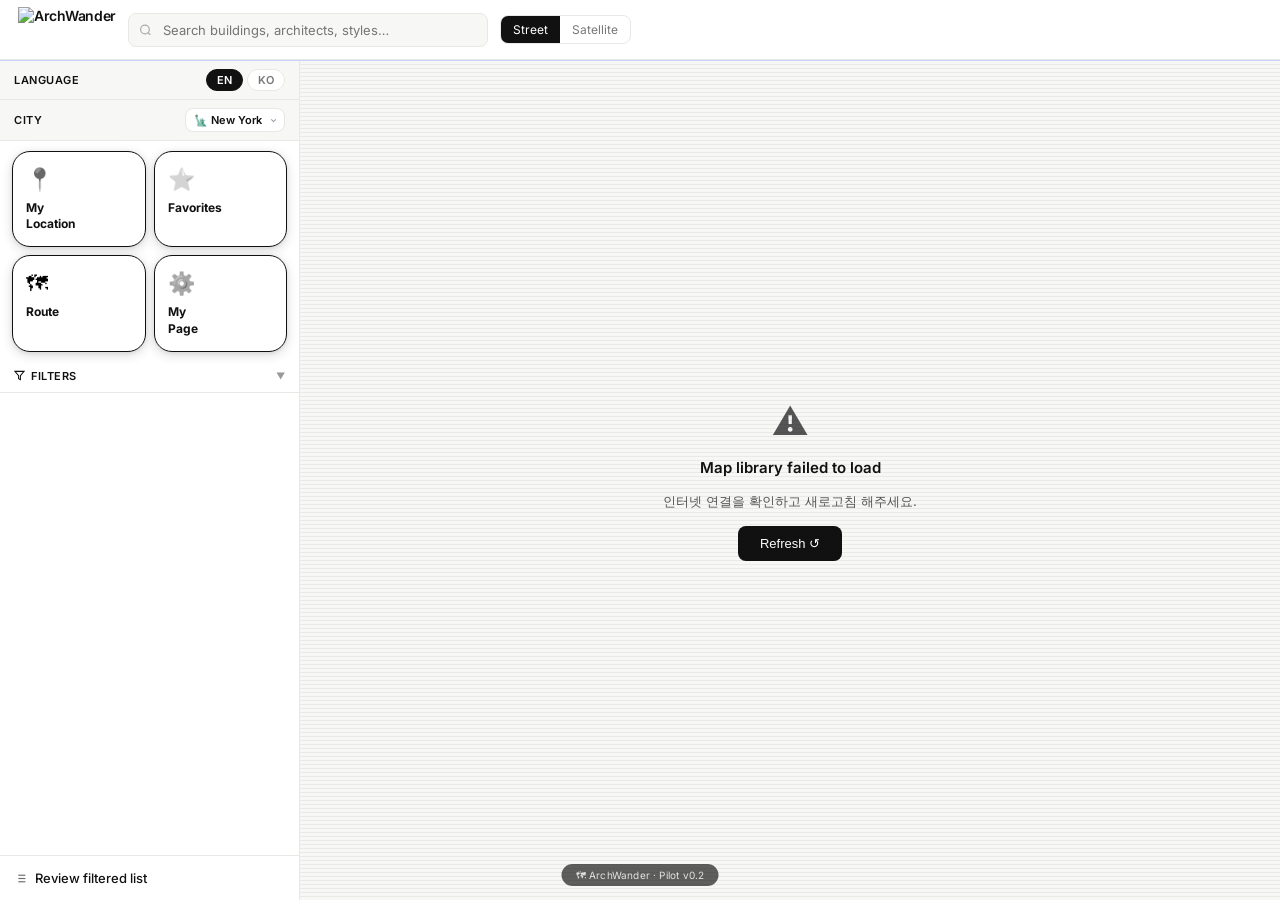
==== commit dbf4c113: "feat: PWA splash skip + sidebar My Page + I Feel Lucky card swipe feature" ====
--- a/index.html
+++ b/index.html
@@ -49,7 +49,7 @@
   <script src="https://cdn.jsdelivr.net/npm/@supabase/supabase-js@2/dist/umd/supabase.min.js"></script>
   <script src="https://cdn.jsdelivr.net/npm/leaflet@1.9.4/dist/leaflet.js"></script>
   <script src="https://cdn.jsdelivr.net/npm/leaflet.markercluster@1.5.3/dist/leaflet.markercluster.js"></script>
-  <link rel="stylesheet" href="css/styles.css?v=20260421h">
+  <link rel="stylesheet" href="css/styles.css?v=20260421i">
 </head>
 <body>
 
@@ -85,10 +85,10 @@
       <span class="landing-btn-title">Archwander<br>Picks</span>
       <span class="landing-btn-sub">큐레이션 코스</span>
     </button>
-    <button class="landing-btn landing-btn-my" onclick="landingGoMyPage()">
-      <span class="landing-btn-icon">⚙️</span>
-      <span class="landing-btn-title">My Page</span>
-      <span class="landing-btn-sub">즐겨찾기 · 고급 설정</span>
+    <button class="landing-btn landing-btn-lucky" onclick="landingGoLucky()">
+      <span class="landing-btn-icon">🎲</span>
+      <span class="landing-btn-title">I Feel<br>Lucky</span>
+      <span class="landing-btn-sub">오늘의 건축 추천</span>
     </button>
   </div>
 </div>
@@ -96,15 +96,28 @@
 <!-- ── IFL THEME SELECT SCREEN ──────────────────────────── -->
 <div id="ifl-select-screen" style="display:none">
   <div class="ifl-sel-hdr">
-    <button class="ifl-sel-back" onclick="iflSelBack()">
-      <svg width="16" height="16" viewBox="0 0 24 24" fill="none" stroke="currentColor" stroke-width="2.5"><path d="M19 12H5M12 19l-7-7 7-7"/></svg>
-    </button>
+    <button class="ifl-sel-back" onclick="iflSelBack()">◀ </button>
     <span class="ifl-sel-title">I Feel Like…</span>
+    <button class="ifl-sel-x" onclick="_iflClose()">✕</button>
   </div>
   <div class="ifl-sel-subtitle">어떤 건축을 탐험하고 싶나요?</div>
   <div class="ifl-sel-body" id="ifl-sel-body"></div>
   <div class="ifl-sel-footer">
     <button class="ifl-sel-go" id="ifl-sel-go" onclick="iflSelConfirm()">View all →</button>
+  </div>
+</div>
+
+<!-- ── I FEEL LUCKY CARD SCREEN ──────────────────────────── -->
+<div id="ifl-lucky-screen" style="display:none">
+  <div class="ilk-hdr">
+    <span class="ilk-title">🎲 I Feel Lucky</span>
+    <span class="ilk-counter" id="ilk-counter">1 / 10</span>
+    <button class="ilk-close" onclick="_closeLuckyScreen()">✕</button>
+  </div>
+  <div class="ilk-card-area" id="ilk-card-area"></div>
+  <div class="ilk-actions" id="ilk-actions">
+    <button class="ilk-btn ilk-pass" onclick="_luckyAction('pass')">✕&nbsp; Pass</button>
+    <button class="ilk-btn ilk-like" onclick="_luckyAction('like')">♥&nbsp; Like</button>
   </div>
 </div>
 
@@ -471,9 +484,9 @@
         <span class="sba-icon">🗺</span>
         <span class="sba-label" id="sba-route-label">Route</span>
       </button>
-      <button class="sba-btn" id="sba-ifl" onclick="_sbaIfl()">
-        <span class="sba-icon">✨</span>
-        <span class="sba-label" id="sba-ifl-label">I Feel<br>Like</span>
+      <button class="sba-btn" id="sba-ifl" onclick="_sbaMyPage()">
+        <span class="sba-icon">⚙️</span>
+        <span class="sba-label" id="sba-ifl-label">My<br>Page</span>
       </button>
     </div>
 
@@ -630,6 +643,12 @@
   <span class="srf-label">Set Route</span>
 </button>
 
+<!-- Exit Near Me button — appears below Set Route FAB -->
+<button id="walk-exit-btn" onclick="toggleNearMe()" style="display:none">
+  <span>✕</span>
+  <span class="wex-label">Exit</span>
+</button>
+
 <!-- Radius control button — appears below Set Route FAB after walk-float is dismissed -->
 <button id="walk-radius-ctrl-btn" onclick="_reopenWalkFloat()" style="display:none" title="Adjust walking radius">
   <span class="wrc-icon">🚶</span>
@@ -708,18 +727,18 @@
   </div>
 </div>
 
-<script src="js/config.js?v=20260421h"></script>
-<script src="js/i18n.js?v=20260421h"></script>
-<script src="js/map.js?v=20260421h"></script>
-<script src="js/filters.js?v=20260421h"></script>
-<script src="js/core.js?v=20260421h"></script>
-<script src="js/audio.js?v=20260421h"></script>
-<script src="js/ui.js?v=20260421h"></script>
-<script src="js/walk.js?v=20260421h"></script>
-<script src="js/city.js?v=20260421h"></script>
-<script src="js/route.js?v=20260421h"></script>
-<script src="js/landing.js?v=20260421h"></script>
-<script src="js/init.js?v=20260421h"></script>
+<script src="js/config.js?v=20260421i"></script>
+<script src="js/i18n.js?v=20260421i"></script>
+<script src="js/map.js?v=20260421i"></script>
+<script src="js/filters.js?v=20260421i"></script>
+<script src="js/core.js?v=20260421i"></script>
+<script src="js/audio.js?v=20260421i"></script>
+<script src="js/ui.js?v=20260421i"></script>
+<script src="js/walk.js?v=20260421i"></script>
+<script src="js/city.js?v=20260421i"></script>
+<script src="js/route.js?v=20260421i"></script>
+<script src="js/landing.js?v=20260421i"></script>
+<script src="js/init.js?v=20260421i"></script>
 </body>
 
 </html>
--- a/css/styles.css
+++ b/css/styles.css
@@ -1352,18 +1352,37 @@
       #panel-backdrop.visible { display: block; }
       .panel::before { display: none; } /* replaced by #panel-drag-handle */
       #panel-drag-handle {
-        width: 100%; height: 28px; flex-shrink: 0;
+        width: 100%; height: 36px; flex-shrink: 0;
         display: flex; align-items: center; justify-content: center;
         cursor: grab; touch-action: pan-x;
         -webkit-tap-highlight-color: transparent;
+        position: relative;
       }
       #panel-drag-handle::before {
         content: ''; display: block;
         width: 36px; height: 4px; background: #ccc; border-radius: 2px;
-        transition: background 0.15s;
+        transition: background 0.15s, width 0.2s;
       }
       #panel-drag-handle:active::before { background: #aaa; }
-      .panel.panel-fullscreen #panel-drag-handle::before { background: #bbb; }
+      /* Fullscreen: replace pill with a visible downward chevron */
+      .panel.panel-fullscreen #panel-drag-handle {
+        height: 44px; cursor: pointer; background: rgba(0,0,0,0.03);
+        border-bottom: 1px solid rgba(0,0,0,0.06);
+      }
+      .panel.panel-fullscreen #panel-drag-handle::before {
+        display: none;
+      }
+      .panel.panel-fullscreen #panel-drag-handle::after {
+        content: ''; display: block;
+        width: 28px; height: 28px;
+        background: rgba(0,0,0,0.07); border-radius: 50%;
+        background-image: url("data:image/svg+xml,%3Csvg xmlns='http://www.w3.org/2000/svg' viewBox='0 0 24 24' fill='none' stroke='%23666' stroke-width='2.2' stroke-linecap='round' stroke-linejoin='round'%3E%3Cpolyline points='6 9 12 15 18 9'/%3E%3C/svg%3E");
+        background-repeat: no-repeat; background-position: center; background-size: 18px;
+        transition: background-color 0.15s;
+      }
+      .panel.panel-fullscreen #panel-drag-handle:active::after {
+        background-color: rgba(0,0,0,0.14);
+      }
 
       /* ── Hide desktop-only elements ── */
       .map-toggle { display: none; }
@@ -2248,6 +2267,8 @@
 
 .landing-btn-my    { border-color: rgba(16,185,129,0.35); }
 .landing-btn-my:active    { background: rgba(16,185,129,0.2); }
+.landing-btn-lucky { border-color: rgba(245,158,11,0.35); }
+.landing-btn-lucky:active { background: rgba(245,158,11,0.15); }
 
 .landing-coming-soon {
   position: absolute; top: 11px; right: 11px;
@@ -2294,17 +2315,29 @@
 #ifl-select-screen.visible { opacity: 1; }
 
 .ifl-sel-hdr {
+  position: relative;
   display: flex; align-items: center; gap: 10px;
-  padding: 16px 20px 14px;
+  padding: 16px 56px 14px 20px;
   flex-shrink: 0;
 }
 .ifl-sel-back {
   background: none; border: none;
   color: rgba(255,255,255,0.5); cursor: pointer;
   padding: 4px; display: flex; align-items: center;
+  flex-shrink: 0;
   -webkit-tap-highlight-color: transparent;
 }
 .ifl-sel-back:active { color: #fff; }
+.ifl-sel-x {
+  position: absolute; top: 50%; right: 20px;
+  transform: translateY(-50%);
+  background: rgba(255,255,255,0.12); border: none; border-radius: 50%;
+  width: 32px; height: 32px; display: flex; align-items: center; justify-content: center;
+  font-size: 14px; color: rgba(255,255,255,0.75); cursor: pointer;
+  -webkit-tap-highlight-color: transparent;
+  transition: background 0.12s, color 0.12s;
+}
+.ifl-sel-x:active { background: rgba(255,255,255,0.25); color: #fff; }
 .ifl-sel-title {
   color: #fff; font-size: 18px; font-weight: 700;
   flex: 1; letter-spacing: -0.3px;
@@ -2360,6 +2393,110 @@
 }
 .ifl-sel-go:active { opacity: 0.8; }
 
+
+/* ═══════════════════════════════════════════════════════════════
+   I FEEL LUCKY — card swipe screen
+   ═══════════════════════════════════════════════════════════════ */
+#ifl-lucky-screen {
+  position: fixed; inset: 0; z-index: 9998;
+  background: #0d0d14;
+  display: none; flex-direction: column;
+  font-family: Inter, -apple-system, sans-serif;
+  opacity: 0; transition: opacity 0.28s ease;
+}
+#ifl-lucky-screen.visible { opacity: 1; }
+
+.ilk-hdr {
+  display: flex; align-items: center; gap: 8px;
+  padding: 18px 20px 12px;
+  flex-shrink: 0;
+}
+.ilk-title {
+  color: #fff; font-size: 16px; font-weight: 700;
+  flex: 1;
+}
+.ilk-counter {
+  color: rgba(255,255,255,0.45); font-size: 12px; font-weight: 600;
+}
+.ilk-close {
+  width: 32px; height: 32px; border-radius: 50%;
+  background: rgba(255,255,255,0.1); border: none;
+  color: rgba(255,255,255,0.6); font-size: 14px;
+  display: flex; align-items: center; justify-content: center;
+  cursor: pointer; margin-left: 8px;
+  -webkit-tap-highlight-color: transparent;
+}
+.ilk-close:active { background: rgba(255,255,255,0.2); }
+
+.ilk-card-area {
+  flex: 1; display: flex; align-items: center; justify-content: center;
+  padding: 0 20px 8px; overflow: hidden; position: relative;
+}
+
+.ilk-card {
+  width: 100%; max-width: 400px; height: 100%;
+  max-height: calc(100vh - 180px);
+  border-radius: 20px; overflow: hidden; position: relative;
+  background: #1a1a2e; cursor: grab;
+  box-shadow: 0 8px 48px rgba(0,0,0,0.6);
+  user-select: none; -webkit-user-select: none;
+  display: flex; flex-direction: column;
+}
+.ilk-card-img {
+  width: 100%; height: 55%; object-fit: cover; flex-shrink: 0;
+}
+.ilk-card-no-photo {
+  background: linear-gradient(135deg, #1e1e3a 0%, #2a1a3e 100%);
+}
+.ilk-card-info {
+  flex: 1; padding: 20px 20px 16px; overflow: hidden;
+}
+.ilk-card-name {
+  color: #fff; font-size: 21px; font-weight: 800;
+  line-height: 1.2; margin-bottom: 6px;
+}
+.ilk-card-cat {
+  color: rgba(255,255,255,0.55); font-size: 13px; font-weight: 500;
+}
+.ilk-card-desc {
+  color: rgba(255,255,255,0.4); font-size: 12px; margin-top: 8px; line-height: 1.5;
+}
+.ilk-card-city {
+  color: rgba(255,255,255,0.3); font-size: 11px; margin-top: 10px; font-weight: 500;
+}
+
+/* Like / Pass overlay badges */
+.ilk-like-badge, .ilk-pass-badge {
+  position: absolute; top: 28px;
+  font-size: 18px; font-weight: 900; letter-spacing: 1px;
+  opacity: 0; pointer-events: none;
+  padding: 5px 14px; border-radius: 6px; border-width: 3px; border-style: solid;
+}
+.ilk-like-badge { right: 20px; color: #22c55e; border-color: #22c55e; }
+.ilk-pass-badge { left: 20px; color: #ef4444; border-color: #ef4444; }
+
+/* Action buttons */
+.ilk-actions {
+  display: flex; gap: 16px; padding: 12px 32px 32px;
+  flex-shrink: 0; justify-content: center;
+}
+.ilk-btn {
+  flex: 1; max-width: 150px; padding: 14px 0;
+  border-radius: 40px; border: none;
+  font-size: 15px; font-weight: 700; font-family: Inter, sans-serif;
+  cursor: pointer; -webkit-tap-highlight-color: transparent;
+  transition: transform 0.12s, opacity 0.12s;
+}
+.ilk-btn:active { transform: scale(0.96); opacity: 0.85; }
+.ilk-pass {
+  background: rgba(255,255,255,0.08);
+  color: rgba(255,255,255,0.7);
+  border: 1.5px solid rgba(255,255,255,0.12);
+}
+.ilk-like {
+  background: linear-gradient(135deg, #22c55e, #16a34a);
+  color: #fff; box-shadow: 0 4px 16px rgba(34,197,94,0.35);
+}
 
 /* ═══════════════════════════════════════════════════════════════
    VISIT DATE + MEMO SECTION  (inside detail panel)
@@ -2482,24 +2619,59 @@
 
 #set-route-fab {
   position: fixed;
-  bottom: 90px; left: 50%; transform: translateX(-50%);
+  bottom: 148px; left: 50%; transform: translateX(-50%);
   z-index: 2500;
-  display: none; align-items: center; gap: 8px;
-  padding: 14px 28px;
-  background: linear-gradient(135deg, #D946A8, #b91c8a);
-  color: #fff; border: none; border-radius: 28px;
-  font-size: 15px; font-weight: 700; font-family: Inter, sans-serif;
-  box-shadow: 0 4px 20px rgba(217,70,168,0.45);
+  display: none; align-items: center; gap: 6px;
+  padding: 8px 18px;
+  background: rgba(255,255,255,0.95);
+  backdrop-filter: blur(10px); -webkit-backdrop-filter: blur(10px);
+  color: #b91c8a; border: 1.5px solid #f9a8d4; border-radius: 20px;
+  font-size: 12px; font-weight: 600; font-family: Inter, sans-serif;
+  box-shadow: 0 3px 14px rgba(217,70,168,0.18);
   cursor: pointer; white-space: nowrap;
   -webkit-tap-highlight-color: transparent;
-  transition: transform 0.15s, box-shadow 0.15s;
+  transition: background 0.12s, box-shadow 0.12s;
 }
 #set-route-fab:active {
-  transform: translateX(-50%) scale(0.96);
-  box-shadow: 0 2px 10px rgba(217,70,168,0.35);
-}
-.srf-icon { font-size: 18px; line-height: 1; }
-.srf-label { letter-spacing: -0.3px; }
+  background: #fdf2f8;
+  box-shadow: 0 1px 6px rgba(217,70,168,0.12);
+  transform: translateX(-50%);
+}
+.srf-icon { font-size: 14px; line-height: 1; }
+.srf-label { letter-spacing: -0.2px; }
+
+#walk-exit-btn {
+  position: fixed;
+  bottom: 112px; left: 50%; transform: translateX(-50%);
+  z-index: 2490;
+  display: none; align-items: center; gap: 5px;
+  padding: 6px 14px;
+  background: rgba(255,255,255,0.88);
+  backdrop-filter: blur(10px); -webkit-backdrop-filter: blur(10px);
+  color: #888; border: 1px solid #ddd; border-radius: 16px;
+  font-size: 11px; font-weight: 600; font-family: Inter, sans-serif;
+  box-shadow: 0 2px 8px rgba(0,0,0,0.1);
+  cursor: pointer; white-space: nowrap;
+  -webkit-tap-highlight-color: transparent;
+  transition: background 0.12s;
+}
+#walk-exit-btn:active { background: #f0f0f0; }
+.wex-label { letter-spacing: -0.1px; }
+
+/* Desktop: Near Me FABs — side by side at bottom center, no bottom nav offset */
+@media (min-width: 901px) {
+  #set-route-fab {
+    bottom: 32px;
+    left: 50%;
+    transform: translateX(calc(-100% - 6px));  /* left of center */
+  }
+  #set-route-fab:active { transform: translateX(calc(-100% - 6px)); }
+  #walk-exit-btn {
+    bottom: 32px;
+    left: 50%;
+    transform: translateX(6px);  /* right of center */
+  }
+}
 
 /* ═══════════════════════════════════════════════════════════════
    ROUTE CUSTOM POPUP — photo / SV thumbnail
@@ -3330,3 +3502,97 @@
   transition: background 0.12s;
 }
 .r6km-no:active { background: #E5E7EB; }
+
+/* ══════════════════════════════════════════════════════════════════
+   MY PAGE POPUP
+   ══════════════════════════════════════════════════════════════════ */
+#my-page-overlay {
+  opacity: 0;
+  transition: opacity 0.22s ease;
+  pointer-events: none;
+}
+#my-page-overlay.visible {
+  opacity: 1;
+  pointer-events: auto;
+}
+
+.arm-body { flex: 1; overflow-y: auto; -webkit-overflow-scrolling: touch; }
+
+/* ── Sections ── */
+.mpp-section {
+  border: 1px solid #eee; border-radius: 14px;
+  padding: 14px 14px 16px; margin-bottom: 14px;
+  background: #fafaf8;
+}
+.mpp-sec-title {
+  font-size: 13px; font-weight: 700; color: #111;
+  margin-bottom: 10px; letter-spacing: 0.01em;
+}
+.mpp-sec-sub {
+  font-size: 11px; color: #888; margin-bottom: 10px; line-height: 1.5;
+}
+.mpp-row-label {
+  font-size: 12px; color: #444; font-weight: 600; margin-bottom: 6px;
+}
+
+/* ── Button row ── */
+.mpp-btn-row {
+  display: flex; gap: 7px;
+}
+.mpp-btn {
+  flex: 1; padding: 8px 4px; border-radius: 9px;
+  font-size: 11.5px; font-weight: 600; cursor: pointer;
+  font-family: inherit; border: 1px solid transparent;
+  transition: opacity 0.12s, background 0.12s;
+  white-space: nowrap;
+}
+.mpp-btn:active { opacity: 0.7; }
+.mpp-btn-export {
+  background: #111; color: #fff; border-color: #111;
+}
+.mpp-btn-import {
+  background: #fff; color: #111; border-color: #ddd;
+}
+.mpp-btn-delete {
+  background: #fff0f0; color: #c0392b; border-color: #f5c6c6;
+}
+
+/* ── City grid ── */
+.mpp-city-grid {
+  display: grid; grid-template-columns: repeat(5, 1fr); gap: 6px;
+}
+@media (max-width: 400px) {
+  .mpp-city-grid { grid-template-columns: repeat(3, 1fr); }
+}
+.mpp-city-btn {
+  display: flex; flex-direction: column; align-items: center; gap: 2px;
+  padding: 8px 4px; border-radius: 10px;
+  background: #fff; border: 1.5px solid #e0e0de;
+  cursor: pointer; font-family: inherit;
+  transition: background 0.1s, border-color 0.1s;
+}
+.mpp-city-btn span:first-child { font-size: 18px; line-height: 1; }
+.mpp-city-btn span:last-child  { font-size: 10px; color: #555; font-weight: 500; }
+.mpp-city-btn.mpp-city-sel {
+  background: #111; border-color: #111;
+}
+.mpp-city-btn.mpp-city-sel span:last-child { color: rgba(255,255,255,0.85); }
+
+/* ── Stats ── */
+.mpp-stats-row {
+  display: flex; gap: 8px; margin-bottom: 10px;
+}
+.mpp-stat-card {
+  flex: 1; display: flex; flex-direction: column; align-items: center; gap: 3px;
+  background: #fff; border: 1px solid #eee; border-radius: 10px;
+  padding: 10px 6px;
+}
+.mpp-stat-num {
+  font-size: 22px; font-weight: 800; color: #111; line-height: 1;
+}
+.mpp-stat-lbl {
+  font-size: 10px; color: #888; font-weight: 500;
+}
+.mpp-coming-soon {
+  font-size: 12px; color: #aaa; text-align: center; padding: 6px 0 2px;
+}
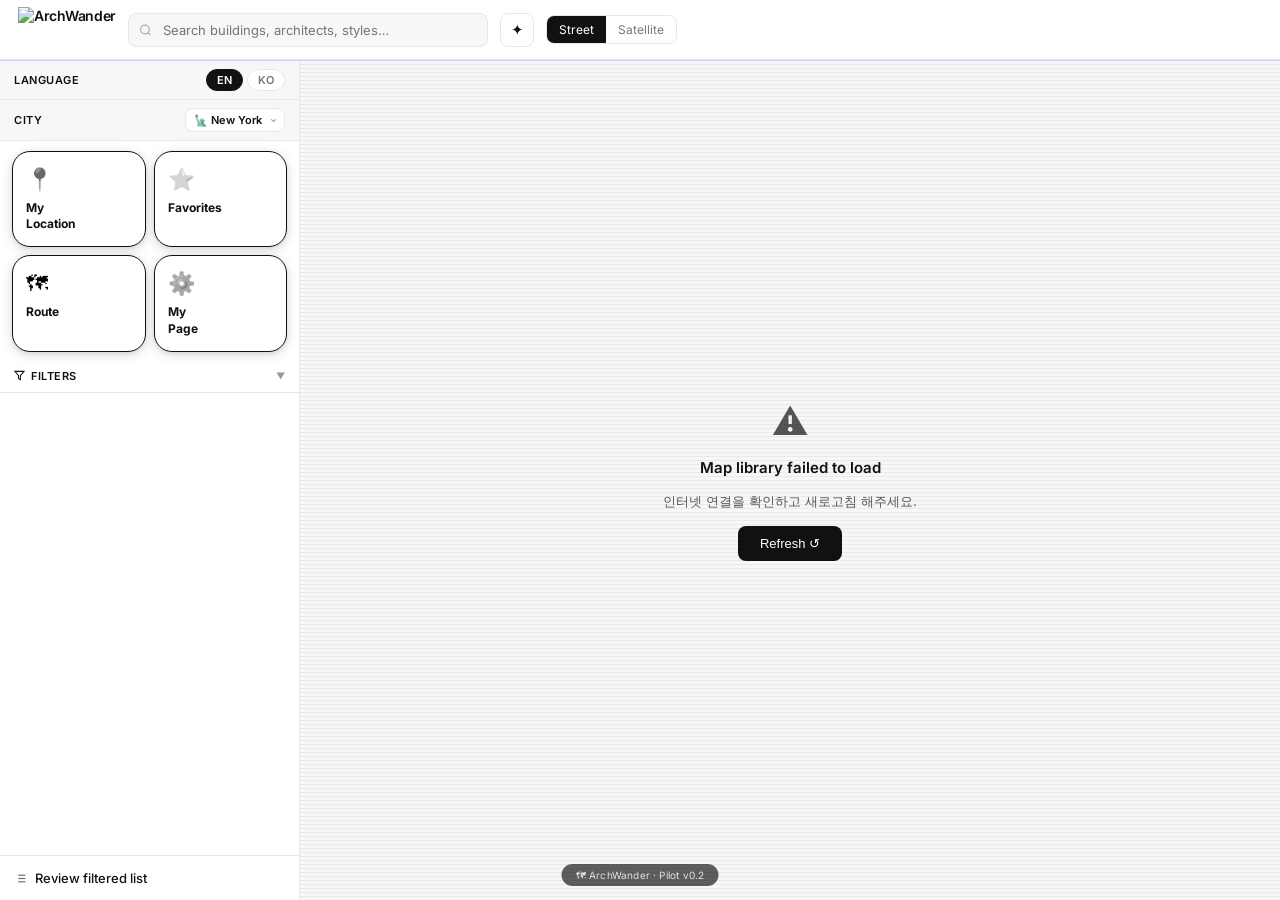
==== commit daaffc41: "IFL card: architect/year/tags/desc + Street View fallback - Add architect · year line, tag chips (ma" ====
--- a/index.html
+++ b/index.html
@@ -49,7 +49,7 @@
   <script src="https://cdn.jsdelivr.net/npm/@supabase/supabase-js@2/dist/umd/supabase.min.js"></script>
   <script src="https://cdn.jsdelivr.net/npm/leaflet@1.9.4/dist/leaflet.js"></script>
   <script src="https://cdn.jsdelivr.net/npm/leaflet.markercluster@1.5.3/dist/leaflet.markercluster.js"></script>
-  <link rel="stylesheet" href="css/styles.css?v=20260421i">
+  <link rel="stylesheet" href="css/styles.css?v=20260421k">
 </head>
 <body>
 
@@ -67,6 +67,7 @@
       <img src="img/Logo_small.png" alt="ArchWander" style="height:26px">
     </div>
     <div class="landing-hdr-city" id="landing-hdr-city"></div>
+    <button class="landing-close-btn" onclick="_landingClose()" title="Close">✕</button>
   </div>
   <div class="landing-grid">
     <button class="landing-btn landing-btn-city" onclick="landingGoCity()">
@@ -319,14 +320,14 @@
   </div>
   <div class="header-row1">
     <button id="menu-btn" onclick="toggleMobileActions()">&#9776;</button>
-    <!-- ✦ button: opens landing screen with 4-button menu (mobile only) -->
-    <button id="header-star-btn" onclick="goHome()" title="Menu">✦</button>
     <div class="search-wrap">
       <svg class="search-icon" width="13" height="13" viewBox="0 0 24 24" fill="none" stroke="#aaa" stroke-width="2.2">
         <circle cx="11" cy="11" r="8"/><path d="m21 21-4.35-4.35"/>
       </svg>
       <input type="text" id="search" placeholder="Search buildings, architects, styles…">
     </div>
+    <!-- ✦ button: mobile=in grid row1; desktop=left of map-toggle -->
+    <button id="header-star-btn" onclick="goHome()" title="Menu">✦</button>
     <div class="map-toggle">
       <button class="active" id="btn-street" onclick="setMapType('street')">Street</button>
       <button id="btn-sat" onclick="setMapType('satellite')">Satellite</button>
--- a/css/styles.css
+++ b/css/styles.css
@@ -441,8 +441,16 @@
       .lang-overlay.open { display: block; }
     }
 
-    /* ✦ landing button: hidden on desktop, shown by mobile CSS */
-    #header-star-btn { display: none; }
+    /* ✦ landing button: shown on desktop (left of map-toggle) */
+    #header-star-btn {
+      height: 34px; width: 34px; padding: 0;
+      border: 1px solid var(--border); border-radius: 8px;
+      background: white; cursor: pointer;
+      display: flex; align-items: center; justify-content: center;
+      flex-shrink: 0; font-size: 15px; color: #111;
+      transition: background 0.15s, border-color 0.15s;
+    }
+    #header-star-btn:hover { background: #f3f3f0; border-color: #ccc; }
 
     #menu-btn {
       display: none; width: 34px; height: 34px;
@@ -2028,18 +2036,21 @@
    "I FEEL LIKE…" THEME MODAL
    ══════════════════════════════════════════════════════════════════ */
 
-/* Header button — matches near-me / fav / route button style */
+/* Header button — simple B&W icon style */
 #ifl-btn {
-  position: relative; height: 34px; padding: 0 13px;
-  border: none; border-radius: 8px;
-  font-size: 12px; font-family: inherit;
-  background: linear-gradient(135deg, #22C55E, #16A34A);
-  cursor: pointer; display: flex; align-items: center; gap: 5px;
-  white-space: nowrap; flex-shrink: 0; transition: all 0.2s;
-  color: white; font-weight: 600; box-shadow: 0 1px 3px rgba(22,163,74,0.3);
-}
-#ifl-btn:hover { background: linear-gradient(135deg, #34D06E, #1FB855); box-shadow: 0 2px 6px rgba(22,163,74,0.4); }
-#ifl-btn.active { background: linear-gradient(135deg, #15803D, #166534); box-shadow: 0 2px 8px rgba(21,128,61,0.5); }
+  position: relative; height: 34px; width: 34px; padding: 0;
+  border: 1px solid var(--border); border-radius: 8px;
+  background: white; cursor: pointer;
+  display: flex; align-items: center; justify-content: center;
+  flex-shrink: 0; font-size: 15px; color: #111;
+  transition: background 0.15s, border-color 0.15s;
+}
+#ifl-btn .ifl-text { display: none; }
+#ifl-btn svg { display: none; }
+#ifl-btn::before { content: '✦'; font-size: 14px; color: #111; }
+#ifl-btn:hover { background: #f3f3f0; border-color: #ccc; }
+#ifl-btn.active { background: #111; border-color: #111; }
+#ifl-btn.active::before { color: #fff; }
 #ifl-btn.active::after {
   content: ''; position: absolute; top: 3px; right: 3px;
   width: 6px; height: 6px; border-radius: 50%; background: #FF6B6B;
@@ -2211,10 +2222,20 @@
 #landing-screen.visible { opacity: 1; }
 
 .landing-hdr {
-  display: flex; align-items: center; justify-content: space-between;
+  display: flex; align-items: center; gap: 8px;
   padding: 18px 20px 10px;
   flex-shrink: 0;
 }
+.landing-hdr-city { flex: 1; }
+.landing-close-btn {
+  background: none; border: none;
+  color: rgba(255,255,255,0.75); font-size: 18px; font-weight: 300;
+  display: flex; align-items: center; justify-content: center;
+  cursor: pointer; flex-shrink: 0; padding: 4px 8px;
+  -webkit-tap-highlight-color: transparent;
+  transition: color 0.12s;
+}
+.landing-close-btn:active { color: #fff; }
 .landing-hdr-city {
   font-size: 11px; color: rgba(255,255,255,0.35);
   letter-spacing: 0.3px;
@@ -2442,27 +2463,63 @@
   user-select: none; -webkit-user-select: none;
   display: flex; flex-direction: column;
 }
+/* ── Card media area (photo OR Street View) ── */
+.ilk-card-media {
+  width: 100%; height: 55%; flex-shrink: 0;
+  position: relative; overflow: hidden;
+  background: #0d0d14;
+}
 .ilk-card-img {
-  width: 100%; height: 55%; object-fit: cover; flex-shrink: 0;
+  width: 100%; height: 100%; object-fit: cover; display: block;
+}
+.ilk-card-sv {
+  width: 100%; height: 100%; border: none; display: block;
+}
+/* Transparent overlay so swipe touch events aren't absorbed by the iframe */
+.ilk-card-sv-overlay {
+  position: absolute; inset: 0; z-index: 1; background: transparent;
 }
 .ilk-card-no-photo {
+  width: 100%; height: 100%;
   background: linear-gradient(135deg, #1e1e3a 0%, #2a1a3e 100%);
+  display: flex; align-items: center; justify-content: center;
+}
+.ilk-card-no-photo::after {
+  content: '🏛'; font-size: 40px; opacity: 0.25;
 }
 .ilk-card-info {
-  flex: 1; padding: 20px 20px 16px; overflow: hidden;
+  flex: 1; padding: 14px 18px 12px; overflow: hidden;
+  display: flex; flex-direction: column; gap: 0;
 }
 .ilk-card-name {
-  color: #fff; font-size: 21px; font-weight: 800;
-  line-height: 1.2; margin-bottom: 6px;
-}
-.ilk-card-cat {
-  color: rgba(255,255,255,0.55); font-size: 13px; font-weight: 500;
+  color: #fff; font-size: 19px; font-weight: 800;
+  line-height: 1.2; margin-bottom: 4px;
+  /* clamp to 2 lines */
+  display: -webkit-box; -webkit-line-clamp: 2; -webkit-box-orient: vertical;
+  overflow: hidden;
+}
+.ilk-arch-yr {
+  color: rgba(255,255,255,0.5); font-size: 12px; font-weight: 500;
+  margin-bottom: 8px; white-space: nowrap; overflow: hidden; text-overflow: ellipsis;
+}
+.ilk-tags {
+  display: flex; flex-wrap: wrap; gap: 4px; margin-bottom: 8px;
+}
+.ilk-tag {
+  background: rgba(255,255,255,0.09); color: rgba(255,255,255,0.6);
+  font-size: 10px; font-weight: 600; letter-spacing: 0.2px;
+  padding: 3px 8px; border-radius: 20px;
+  border: 1px solid rgba(255,255,255,0.14);
 }
 .ilk-card-desc {
-  color: rgba(255,255,255,0.4); font-size: 12px; margin-top: 8px; line-height: 1.5;
+  color: rgba(255,255,255,0.38); font-size: 11.5px; line-height: 1.55;
+  overflow: hidden; display: -webkit-box;
+  -webkit-line-clamp: 2; -webkit-box-orient: vertical;
+  flex-shrink: 0;
 }
 .ilk-card-city {
-  color: rgba(255,255,255,0.3); font-size: 11px; margin-top: 10px; font-weight: 500;
+  color: rgba(255,255,255,0.28); font-size: 10.5px; margin-top: auto;
+  padding-top: 6px; font-weight: 500; letter-spacing: 0.2px;
 }
 
 /* Like / Pass overlay badges */
